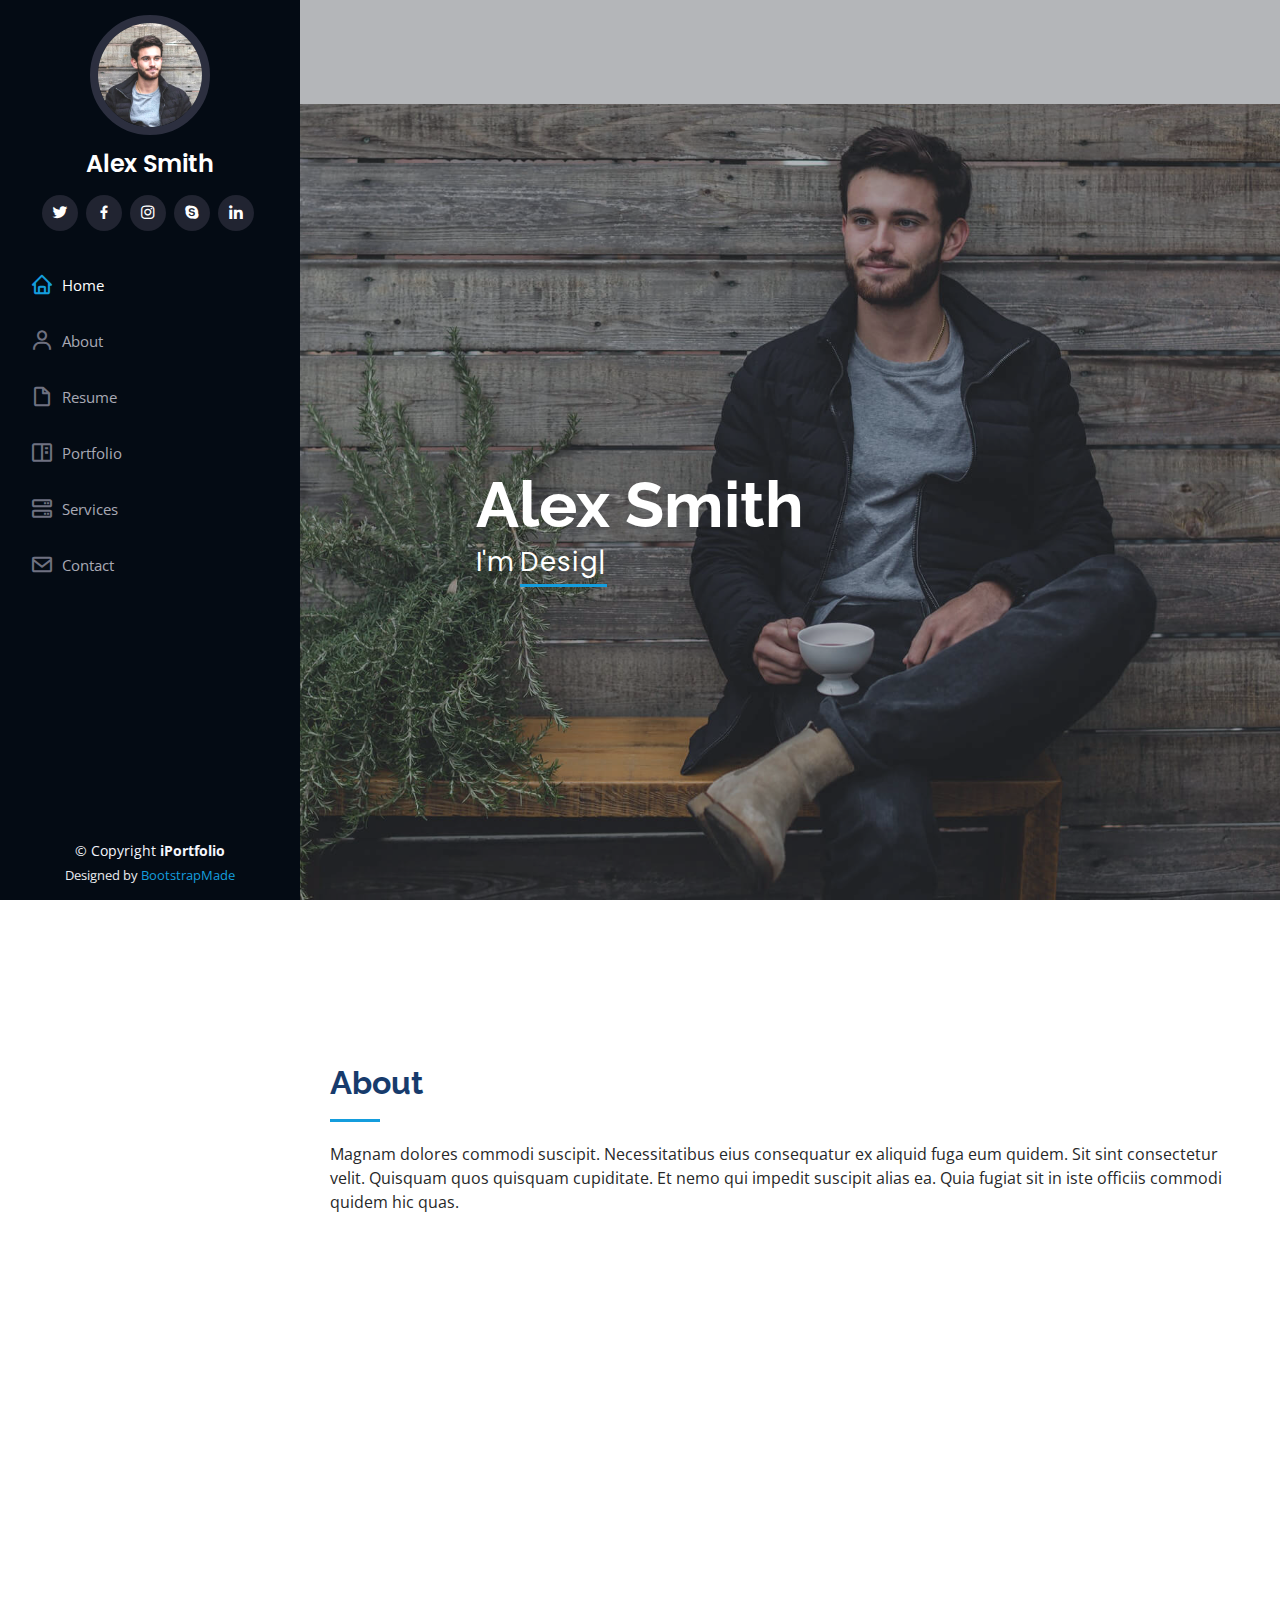
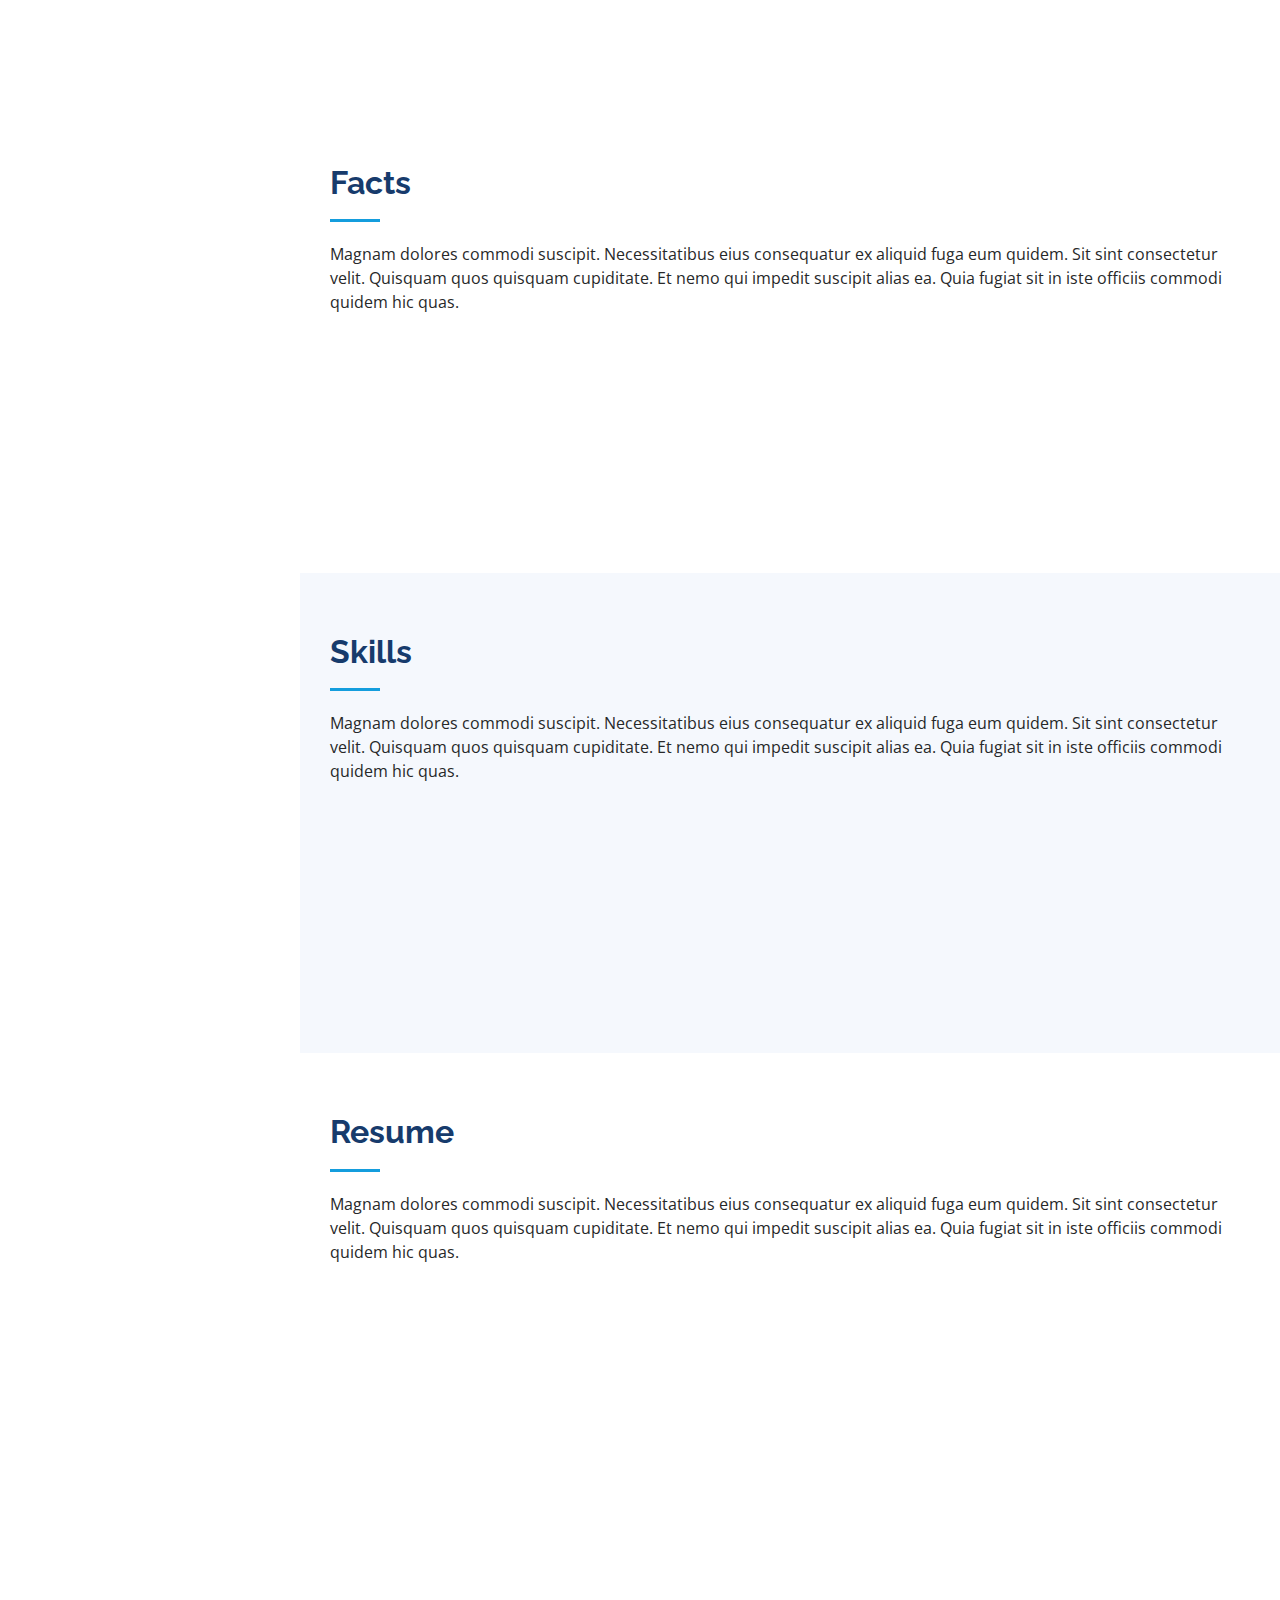
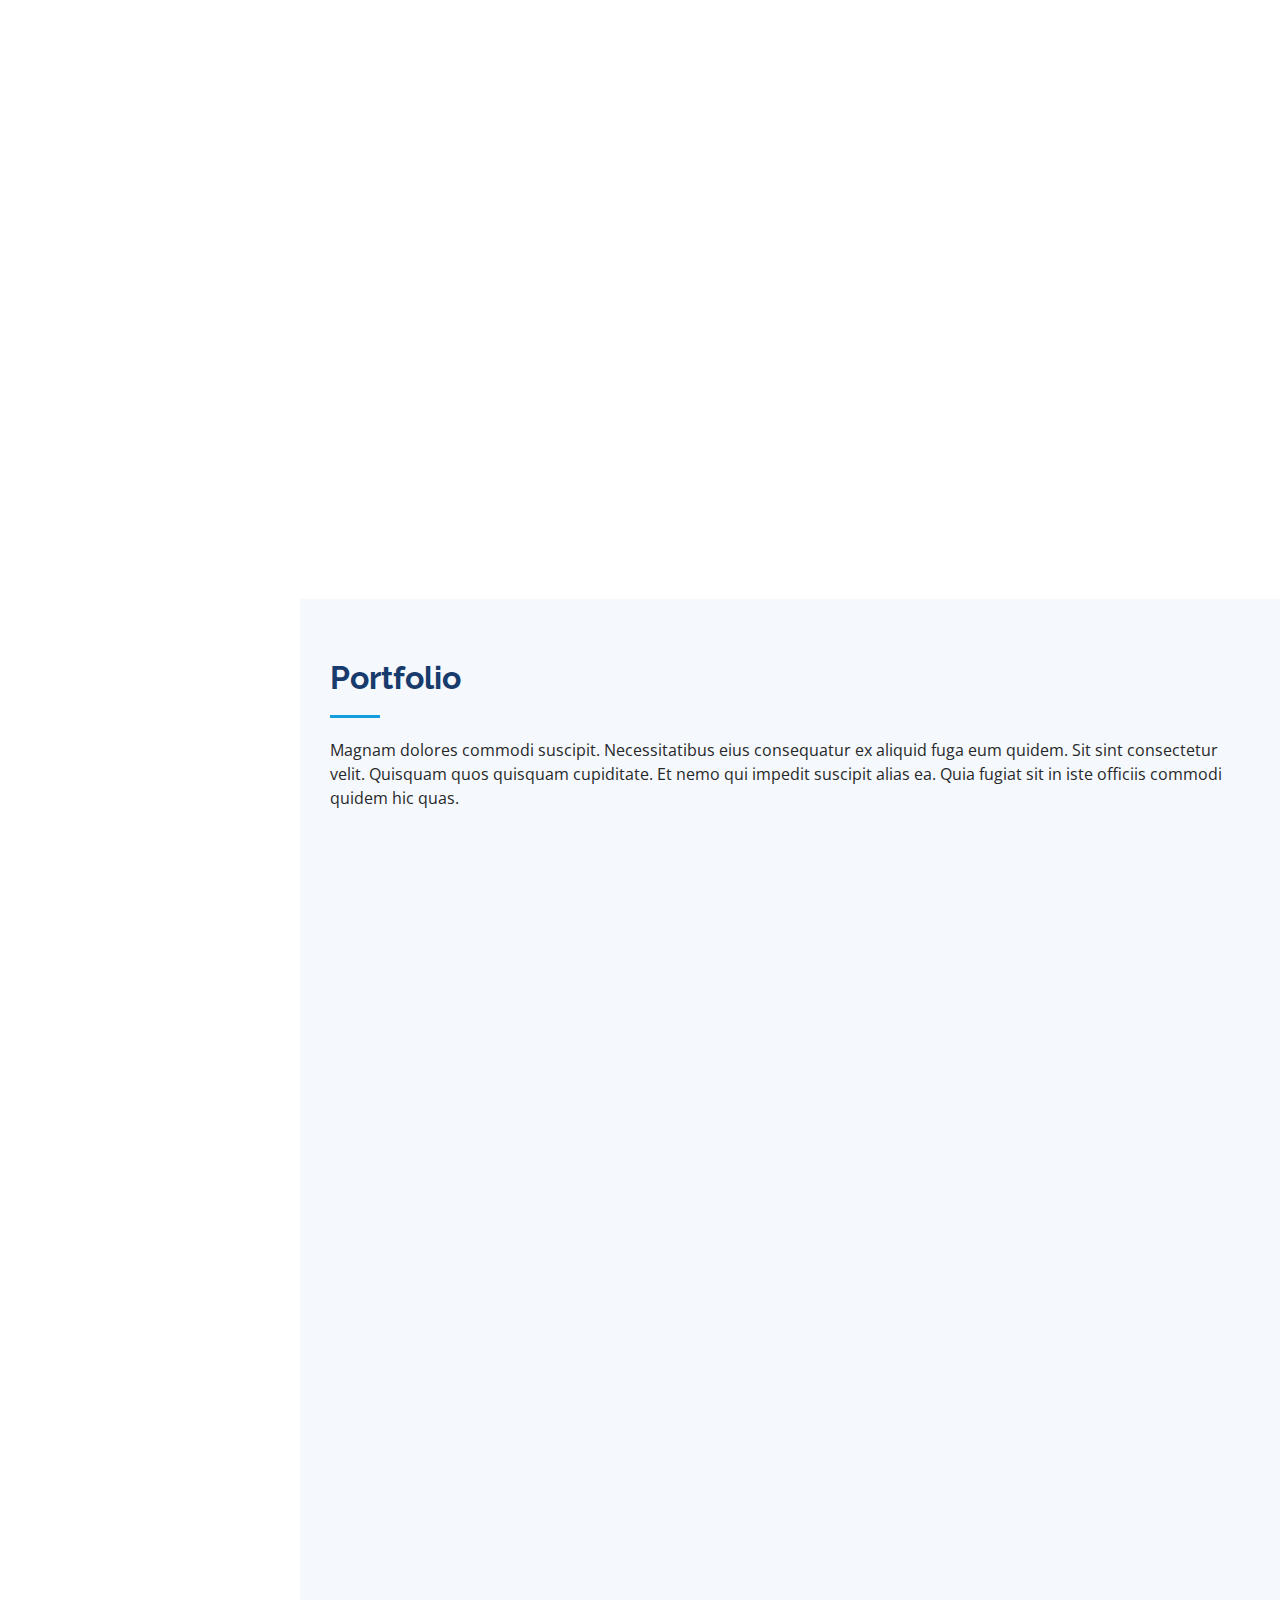
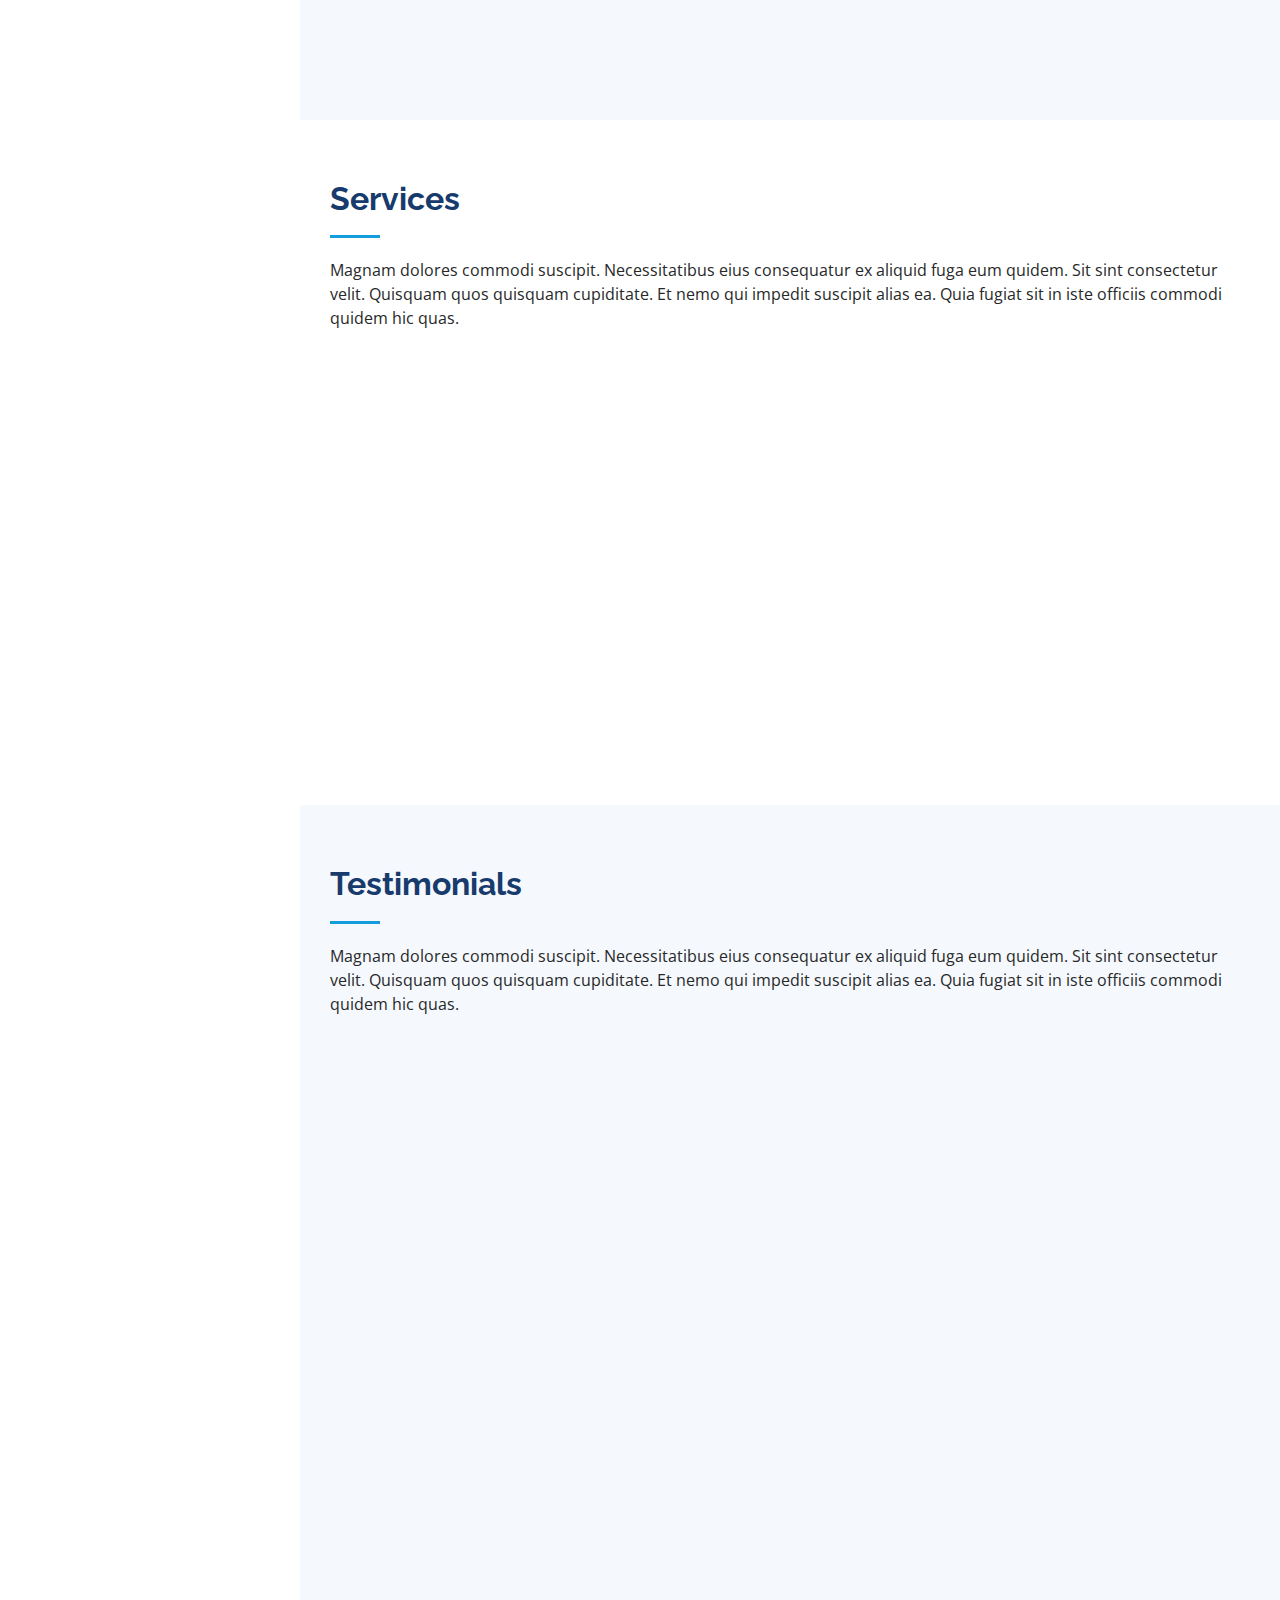
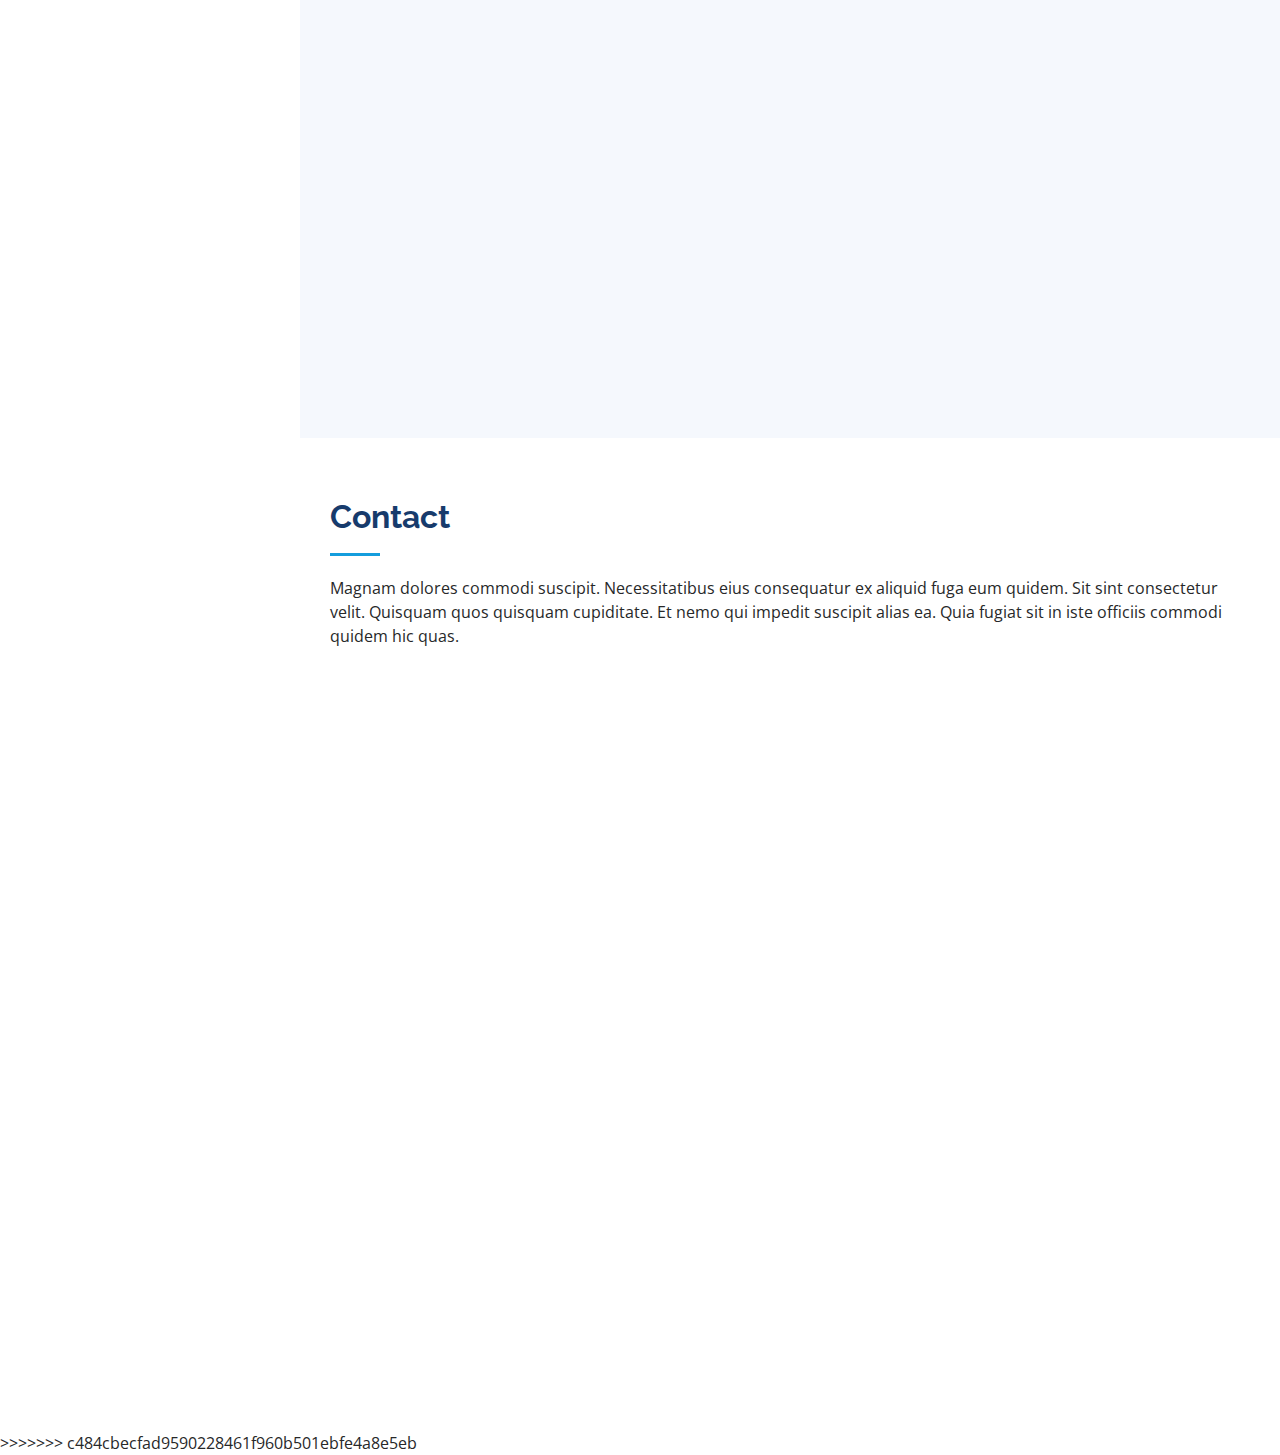
==== index.html @ 9c637e55 "hello" ====
<<<<<<< HEAD
<!DOCTYPE html>
<html lang="en">
<head>
    <meta charset="UTF-8">
    <meta name="viewport" content="width=device-width, initial-scale=1.0">
    <title>Document</title>
    <link href="https://cdn.jsdelivr.net/npm/bootstrap@5.3.2/dist/css/bootstrap.min.css" rel="stylesheet" integrity="sha384-T3c6CoIi6uLrA9TneNEoa7RxnatzjcDSCmG1MXxSR1GAsXEV/Dwwykc2MPK8M2HN" crossorigin="anonymous">
</head>
<body>
    <h1 class="text-success">Hello</h1>
</body>
=======
<!DOCTYPE html>
<html lang="en">

<head>
  <meta charset="utf-8">
  <meta content="width=device-width, initial-scale=1.0" name="viewport">

  <title>iPortfolio Bootstrap Template - Index</title>
  <meta content="" name="description">
  <meta content="" name="keywords">

  <!-- Favicons -->
  <link href="assets/img/favicon.png" rel="icon">
  <link href="assets/img/apple-touch-icon.png" rel="apple-touch-icon">

  <!-- Google Fonts -->
  <link href="https://fonts.googleapis.com/css?family=Open+Sans:300,300i,400,400i,600,600i,700,700i|Raleway:300,300i,400,400i,500,500i,600,600i,700,700i|Poppins:300,300i,400,400i,500,500i,600,600i,700,700i" rel="stylesheet">

  <!-- Vendor CSS Files -->
  <link href="assets/vendor/aos/aos.css" rel="stylesheet">
  <link href="assets/vendor/bootstrap/css/bootstrap.min.css" rel="stylesheet">
  <link href="assets/vendor/bootstrap-icons/bootstrap-icons.css" rel="stylesheet">
  <link href="assets/vendor/boxicons/css/boxicons.min.css" rel="stylesheet">
  <link href="assets/vendor/glightbox/css/glightbox.min.css" rel="stylesheet">
  <link href="assets/vendor/swiper/swiper-bundle.min.css" rel="stylesheet">

  <!-- Template Main CSS File -->
  <link href="assets/css/style.css" rel="stylesheet">

  <!-- =======================================================
  * Template Name: iPortfolio
  * Updated: Sep 18 2023 with Bootstrap v5.3.2
  * Template URL: https://bootstrapmade.com/iportfolio-bootstrap-portfolio-websites-template/
  * Author: BootstrapMade.com
  * License: https://bootstrapmade.com/license/
  ======================================================== -->
</head>

<body>

  <!-- ======= Mobile nav toggle button ======= -->
  <i class="bi bi-list mobile-nav-toggle d-xl-none"></i>

  <!-- ======= Header ======= -->
  <header id="header">
    <div class="d-flex flex-column">

      <div class="profile">
        <img src="assets/img/profile-img.jpg" alt="" class="img-fluid rounded-circle">
        <h1 class="text-light"><a href="index.html">Alex Smith</a></h1>
        <div class="social-links mt-3 text-center">
          <a href="#" class="twitter"><i class="bx bxl-twitter"></i></a>
          <a href="#" class="facebook"><i class="bx bxl-facebook"></i></a>
          <a href="#" class="instagram"><i class="bx bxl-instagram"></i></a>
          <a href="#" class="google-plus"><i class="bx bxl-skype"></i></a>
          <a href="#" class="linkedin"><i class="bx bxl-linkedin"></i></a>
        </div>
      </div>

      <nav id="navbar" class="nav-menu navbar">
        <ul>
          <li><a href="#hero" class="nav-link scrollto active"><i class="bx bx-home"></i> <span>Home</span></a></li>
          <li><a href="#about" class="nav-link scrollto"><i class="bx bx-user"></i> <span>About</span></a></li>
          <li><a href="#resume" class="nav-link scrollto"><i class="bx bx-file-blank"></i> <span>Resume</span></a></li>
          <li><a href="#portfolio" class="nav-link scrollto"><i class="bx bx-book-content"></i> <span>Portfolio</span></a></li>
          <li><a href="#services" class="nav-link scrollto"><i class="bx bx-server"></i> <span>Services</span></a></li>
          <li><a href="#contact" class="nav-link scrollto"><i class="bx bx-envelope"></i> <span>Contact</span></a></li>
        </ul>
      </nav><!-- .nav-menu -->
    </div>
  </header><!-- End Header -->

  <!-- ======= Hero Section ======= -->
  <section id="hero" class="d-flex flex-column justify-content-center align-items-center">
    <div class="hero-container" data-aos="fade-in">
      <h1>Alex Smith</h1>
      <p>I'm <span class="typed" data-typed-items="Designer, Developer, Freelancer, Photographer"></span></p>
    </div>
  </section><!-- End Hero -->

  <main id="main">

    <!-- ======= About Section ======= -->
    <section id="about" class="about">
      <div class="container">

        <div class="section-title">
          <h2>About</h2>
          <p>Magnam dolores commodi suscipit. Necessitatibus eius consequatur ex aliquid fuga eum quidem. Sit sint consectetur velit. Quisquam quos quisquam cupiditate. Et nemo qui impedit suscipit alias ea. Quia fugiat sit in iste officiis commodi quidem hic quas.</p>
        </div>

        <div class="row">
          <div class="col-lg-4" data-aos="fade-right">
            <img src="assets/img/profile-img.jpg" class="img-fluid" alt="">
          </div>
          <div class="col-lg-8 pt-4 pt-lg-0 content" data-aos="fade-left">
            <h3>UI/UX Designer &amp; Web Developer.</h3>
            <p class="fst-italic">
              Lorem ipsum dolor sit amet, consectetur adipiscing elit, sed do eiusmod tempor incididunt ut labore et dolore
              magna aliqua.
            </p>
            <div class="row">
              <div class="col-lg-6">
                <ul>
                  <li><i class="bi bi-chevron-right"></i> <strong>Birthday:</strong> <span>1 May 1995</span></li>
                  <li><i class="bi bi-chevron-right"></i> <strong>Website:</strong> <span>www.example.com</span></li>
                  <li><i class="bi bi-chevron-right"></i> <strong>Phone:</strong> <span>+123 456 7890</span></li>
                  <li><i class="bi bi-chevron-right"></i> <strong>City:</strong> <span>New York, USA</span></li>
                </ul>
              </div>
              <div class="col-lg-6">
                <ul>
                  <li><i class="bi bi-chevron-right"></i> <strong>Age:</strong> <span>30</span></li>
                  <li><i class="bi bi-chevron-right"></i> <strong>Degree:</strong> <span>Master</span></li>
                  <li><i class="bi bi-chevron-right"></i> <strong>PhEmailone:</strong> <span>email@example.com</span></li>
                  <li><i class="bi bi-chevron-right"></i> <strong>Freelance:</strong> <span>Available</span></li>
                </ul>
              </div>
            </div>
            <p>
              Officiis eligendi itaque labore et dolorum mollitia officiis optio vero. Quisquam sunt adipisci omnis et ut. Nulla accusantium dolor incidunt officia tempore. Et eius omnis.
              Cupiditate ut dicta maxime officiis quidem quia. Sed et consectetur qui quia repellendus itaque neque. Aliquid amet quidem ut quaerat cupiditate. Ab et eum qui repellendus omnis culpa magni laudantium dolores.
            </p>
          </div>
        </div>

      </div>
    </section><!-- End About Section -->

    <!-- ======= Facts Section ======= -->
    <section id="facts" class="facts">
      <div class="container">

        <div class="section-title">
          <h2>Facts</h2>
          <p>Magnam dolores commodi suscipit. Necessitatibus eius consequatur ex aliquid fuga eum quidem. Sit sint consectetur velit. Quisquam quos quisquam cupiditate. Et nemo qui impedit suscipit alias ea. Quia fugiat sit in iste officiis commodi quidem hic quas.</p>
        </div>

        <div class="row no-gutters">

          <div class="col-lg-3 col-md-6 d-md-flex align-items-md-stretch" data-aos="fade-up">
            <div class="count-box">
              <i class="bi bi-emoji-smile"></i>
              <span data-purecounter-start="0" data-purecounter-end="232" data-purecounter-duration="1" class="purecounter"></span>
              <p><strong>Happy Clients</strong> consequuntur quae</p>
            </div>
          </div>

          <div class="col-lg-3 col-md-6 d-md-flex align-items-md-stretch" data-aos="fade-up" data-aos-delay="100">
            <div class="count-box">
              <i class="bi bi-journal-richtext"></i>
              <span data-purecounter-start="0" data-purecounter-end="521" data-purecounter-duration="1" class="purecounter"></span>
              <p><strong>Projects</strong> adipisci atque cum quia aut</p>
            </div>
          </div>

          <div class="col-lg-3 col-md-6 d-md-flex align-items-md-stretch" data-aos="fade-up" data-aos-delay="200">
            <div class="count-box">
              <i class="bi bi-headset"></i>
              <span data-purecounter-start="0" data-purecounter-end="1453" data-purecounter-duration="1" class="purecounter"></span>
              <p><strong>Hours Of Support</strong> aut commodi quaerat</p>
            </div>
          </div>

          <div class="col-lg-3 col-md-6 d-md-flex align-items-md-stretch" data-aos="fade-up" data-aos-delay="300">
            <div class="count-box">
              <i class="bi bi-people"></i>
              <span data-purecounter-start="0" data-purecounter-end="32" data-purecounter-duration="1" class="purecounter"></span>
              <p><strong>Hard Workers</strong> rerum asperiores dolor</p>
            </div>
          </div>

        </div>

      </div>
    </section><!-- End Facts Section -->

    <!-- ======= Skills Section ======= -->
    <section id="skills" class="skills section-bg">
      <div class="container">

        <div class="section-title">
          <h2>Skills</h2>
          <p>Magnam dolores commodi suscipit. Necessitatibus eius consequatur ex aliquid fuga eum quidem. Sit sint consectetur velit. Quisquam quos quisquam cupiditate. Et nemo qui impedit suscipit alias ea. Quia fugiat sit in iste officiis commodi quidem hic quas.</p>
        </div>

        <div class="row skills-content">

          <div class="col-lg-6" data-aos="fade-up">

            <div class="progress">
              <span class="skill">HTML <i class="val">100%</i></span>
              <div class="progress-bar-wrap">
                <div class="progress-bar" role="progressbar" aria-valuenow="100" aria-valuemin="0" aria-valuemax="100"></div>
              </div>
            </div>

            <div class="progress">
              <span class="skill">CSS <i class="val">90%</i></span>
              <div class="progress-bar-wrap">
                <div class="progress-bar" role="progressbar" aria-valuenow="90" aria-valuemin="0" aria-valuemax="100"></div>
              </div>
            </div>

            <div class="progress">
              <span class="skill">JavaScript <i class="val">75%</i></span>
              <div class="progress-bar-wrap">
                <div class="progress-bar" role="progressbar" aria-valuenow="75" aria-valuemin="0" aria-valuemax="100"></div>
              </div>
            </div>

          </div>

          <div class="col-lg-6" data-aos="fade-up" data-aos-delay="100">

            <div class="progress">
              <span class="skill">PHP <i class="val">80%</i></span>
              <div class="progress-bar-wrap">
                <div class="progress-bar" role="progressbar" aria-valuenow="80" aria-valuemin="0" aria-valuemax="100"></div>
              </div>
            </div>

            <div class="progress">
              <span class="skill">WordPress/CMS <i class="val">90%</i></span>
              <div class="progress-bar-wrap">
                <div class="progress-bar" role="progressbar" aria-valuenow="90" aria-valuemin="0" aria-valuemax="100"></div>
              </div>
            </div>

            <div class="progress">
              <span class="skill">Photoshop <i class="val">55%</i></span>
              <div class="progress-bar-wrap">
                <div class="progress-bar" role="progressbar" aria-valuenow="55" aria-valuemin="0" aria-valuemax="100"></div>
              </div>
            </div>

          </div>

        </div>

      </div>
    </section><!-- End Skills Section -->

    <!-- ======= Resume Section ======= -->
    <section id="resume" class="resume">
      <div class="container">

        <div class="section-title">
          <h2>Resume</h2>
          <p>Magnam dolores commodi suscipit. Necessitatibus eius consequatur ex aliquid fuga eum quidem. Sit sint consectetur velit. Quisquam quos quisquam cupiditate. Et nemo qui impedit suscipit alias ea. Quia fugiat sit in iste officiis commodi quidem hic quas.</p>
        </div>

        <div class="row">
          <div class="col-lg-6" data-aos="fade-up">
            <h3 class="resume-title">Sumary</h3>
            <div class="resume-item pb-0">
              <h4>Alex Smith</h4>
              <p><em>Innovative and deadline-driven Graphic Designer with 3+ years of experience designing and developing user-centered digital/print marketing material from initial concept to final, polished deliverable.</em></p>
              <ul>
                <li>Portland par 127,Orlando, FL</li>
                <li>(123) 456-7891</li>
                <li>alice.barkley@example.com</li>
              </ul>
            </div>

            <h3 class="resume-title">Education</h3>
            <div class="resume-item">
              <h4>Master of Fine Arts &amp; Graphic Design</h4>
              <h5>2015 - 2016</h5>
              <p><em>Rochester Institute of Technology, Rochester, NY</em></p>
              <p>Qui deserunt veniam. Et sed aliquam labore tempore sed quisquam iusto autem sit. Ea vero voluptatum qui ut dignissimos deleniti nerada porti sand markend</p>
            </div>
            <div class="resume-item">
              <h4>Bachelor of Fine Arts &amp; Graphic Design</h4>
              <h5>2010 - 2014</h5>
              <p><em>Rochester Institute of Technology, Rochester, NY</em></p>
              <p>Quia nobis sequi est occaecati aut. Repudiandae et iusto quae reiciendis et quis Eius vel ratione eius unde vitae rerum voluptates asperiores voluptatem Earum molestiae consequatur neque etlon sader mart dila</p>
            </div>
          </div>
          <div class="col-lg-6" data-aos="fade-up" data-aos-delay="100">
            <h3 class="resume-title">Professional Experience</h3>
            <div class="resume-item">
              <h4>Senior graphic design specialist</h4>
              <h5>2019 - Present</h5>
              <p><em>Experion, New York, NY </em></p>
              <ul>
                <li>Lead in the design, development, and implementation of the graphic, layout, and production communication materials</li>
                <li>Delegate tasks to the 7 members of the design team and provide counsel on all aspects of the project. </li>
                <li>Supervise the assessment of all graphic materials in order to ensure quality and accuracy of the design</li>
                <li>Oversee the efficient use of production project budgets ranging from $2,000 - $25,000</li>
              </ul>
            </div>
            <div class="resume-item">
              <h4>Graphic design specialist</h4>
              <h5>2017 - 2018</h5>
              <p><em>Stepping Stone Advertising, New York, NY</em></p>
              <ul>
                <li>Developed numerous marketing programs (logos, brochures,infographics, presentations, and advertisements).</li>
                <li>Managed up to 5 projects or tasks at a given time while under pressure</li>
                <li>Recommended and consulted with clients on the most appropriate graphic design</li>
                <li>Created 4+ design presentations and proposals a month for clients and account managers</li>
              </ul>
            </div>
          </div>
        </div>

      </div>
    </section><!-- End Resume Section -->

    <!-- ======= Portfolio Section ======= -->
    <section id="portfolio" class="portfolio section-bg">
      <div class="container">

        <div class="section-title">
          <h2>Portfolio</h2>
          <p>Magnam dolores commodi suscipit. Necessitatibus eius consequatur ex aliquid fuga eum quidem. Sit sint consectetur velit. Quisquam quos quisquam cupiditate. Et nemo qui impedit suscipit alias ea. Quia fugiat sit in iste officiis commodi quidem hic quas.</p>
        </div>

        <div class="row" data-aos="fade-up">
          <div class="col-lg-12 d-flex justify-content-center">
            <ul id="portfolio-flters">
              <li data-filter="*" class="filter-active">All</li>
              <li data-filter=".filter-app">App</li>
              <li data-filter=".filter-card">Card</li>
              <li data-filter=".filter-web">Web</li>
            </ul>
          </div>
        </div>

        <div class="row portfolio-container" data-aos="fade-up" data-aos-delay="100">

          <div class="col-lg-4 col-md-6 portfolio-item filter-app">
            <div class="portfolio-wrap">
              <img src="assets/img/portfolio/portfolio-1.jpg" class="img-fluid" alt="">
              <div class="portfolio-links">
                <a href="assets/img/portfolio/portfolio-1.jpg" data-gallery="portfolioGallery" class="portfolio-lightbox" title="App 1"><i class="bx bx-plus"></i></a>
                <a href="portfolio-details.html" title="More Details"><i class="bx bx-link"></i></a>
              </div>
            </div>
          </div>

          <div class="col-lg-4 col-md-6 portfolio-item filter-web">
            <div class="portfolio-wrap">
              <img src="assets/img/portfolio/portfolio-2.jpg" class="img-fluid" alt="">
              <div class="portfolio-links">
                <a href="assets/img/portfolio/portfolio-2.jpg" data-gallery="portfolioGallery" class="portfolio-lightbox" title="Web 3"><i class="bx bx-plus"></i></a>
                <a href="portfolio-details.html" title="More Details"><i class="bx bx-link"></i></a>
              </div>
            </div>
          </div>

          <div class="col-lg-4 col-md-6 portfolio-item filter-app">
            <div class="portfolio-wrap">
              <img src="assets/img/portfolio/portfolio-3.jpg" class="img-fluid" alt="">
              <div class="portfolio-links">
                <a href="assets/img/portfolio/portfolio-3.jpg" data-gallery="portfolioGallery" class="portfolio-lightbox" title="App 2"><i class="bx bx-plus"></i></a>
                <a href="portfolio-details.html" title="More Details"><i class="bx bx-link"></i></a>
              </div>
            </div>
          </div>

          <div class="col-lg-4 col-md-6 portfolio-item filter-card">
            <div class="portfolio-wrap">
              <img src="assets/img/portfolio/portfolio-4.jpg" class="img-fluid" alt="">
              <div class="portfolio-links">
                <a href="assets/img/portfolio/portfolio-4.jpg" data-gallery="portfolioGallery" class="portfolio-lightbox" title="Card 2"><i class="bx bx-plus"></i></a>
                <a href="portfolio-details.html" title="More Details"><i class="bx bx-link"></i></a>
              </div>
            </div>
          </div>

          <div class="col-lg-4 col-md-6 portfolio-item filter-web">
            <div class="portfolio-wrap">
              <img src="assets/img/portfolio/portfolio-5.jpg" class="img-fluid" alt="">
              <div class="portfolio-links">
                <a href="assets/img/portfolio/portfolio-5.jpg" data-gallery="portfolioGallery" class="portfolio-lightbox" title="Web 2"><i class="bx bx-plus"></i></a>
                <a href="portfolio-details.html" title="More Details"><i class="bx bx-link"></i></a>
              </div>
            </div>
          </div>

          <div class="col-lg-4 col-md-6 portfolio-item filter-app">
            <div class="portfolio-wrap">
              <img src="assets/img/portfolio/portfolio-6.jpg" class="img-fluid" alt="">
              <div class="portfolio-links">
                <a href="assets/img/portfolio/portfolio-6.jpg" data-gallery="portfolioGallery" class="portfolio-lightbox" title="App 3"><i class="bx bx-plus"></i></a>
                <a href="portfolio-details.html" title="More Details"><i class="bx bx-link"></i></a>
              </div>
            </div>
          </div>

          <div class="col-lg-4 col-md-6 portfolio-item filter-card">
            <div class="portfolio-wrap">
              <img src="assets/img/portfolio/portfolio-7.jpg" class="img-fluid" alt="">
              <div class="portfolio-links">
                <a href="assets/img/portfolio/portfolio-7.jpg" data-gallery="portfolioGallery" class="portfolio-lightbox" title="Card 1"><i class="bx bx-plus"></i></a>
                <a href="portfolio-details.html" title="More Details"><i class="bx bx-link"></i></a>
              </div>
            </div>
          </div>

          <div class="col-lg-4 col-md-6 portfolio-item filter-card">
            <div class="portfolio-wrap">
              <img src="assets/img/portfolio/portfolio-8.jpg" class="img-fluid" alt="">
              <div class="portfolio-links">
                <a href="assets/img/portfolio/portfolio-8.jpg" data-gallery="portfolioGallery" class="portfolio-lightbox" title="Card 3"><i class="bx bx-plus"></i></a>
                <a href="portfolio-details.html" title="More Details"><i class="bx bx-link"></i></a>
              </div>
            </div>
          </div>

          <div class="col-lg-4 col-md-6 portfolio-item filter-web">
            <div class="portfolio-wrap">
              <img src="assets/img/portfolio/portfolio-9.jpg" class="img-fluid" alt="">
              <div class="portfolio-links">
                <a href="assets/img/portfolio/portfolio-9.jpg" data-gallery="portfolioGallery" class="portfolio-lightbox" title="Web 3"><i class="bx bx-plus"></i></a>
                <a href="portfolio-details.html" title="More Details"><i class="bx bx-link"></i></a>
              </div>
            </div>
          </div>

        </div>

      </div>
    </section><!-- End Portfolio Section -->

    <!-- ======= Services Section ======= -->
    <section id="services" class="services">
      <div class="container">

        <div class="section-title">
          <h2>Services</h2>
          <p>Magnam dolores commodi suscipit. Necessitatibus eius consequatur ex aliquid fuga eum quidem. Sit sint consectetur velit. Quisquam quos quisquam cupiditate. Et nemo qui impedit suscipit alias ea. Quia fugiat sit in iste officiis commodi quidem hic quas.</p>
        </div>

        <div class="row">
          <div class="col-lg-4 col-md-6 icon-box" data-aos="fade-up">
            <div class="icon"><i class="bi bi-briefcase"></i></div>
            <h4 class="title"><a href="">Lorem Ipsum</a></h4>
            <p class="description">Voluptatum deleniti atque corrupti quos dolores et quas molestias excepturi sint occaecati cupiditate non provident</p>
          </div>
          <div class="col-lg-4 col-md-6 icon-box" data-aos="fade-up" data-aos-delay="100">
            <div class="icon"><i class="bi bi-card-checklist"></i></div>
            <h4 class="title"><a href="">Dolor Sitema</a></h4>
            <p class="description">Minim veniam, quis nostrud exercitation ullamco laboris nisi ut aliquip ex ea commodo consequat tarad limino ata</p>
          </div>
          <div class="col-lg-4 col-md-6 icon-box" data-aos="fade-up" data-aos-delay="200">
            <div class="icon"><i class="bi bi-bar-chart"></i></div>
            <h4 class="title"><a href="">Sed ut perspiciatis</a></h4>
            <p class="description">Duis aute irure dolor in reprehenderit in voluptate velit esse cillum dolore eu fugiat nulla pariatur</p>
          </div>
          <div class="col-lg-4 col-md-6 icon-box" data-aos="fade-up" data-aos-delay="300">
            <div class="icon"><i class="bi bi-binoculars"></i></div>
            <h4 class="title"><a href="">Magni Dolores</a></h4>
            <p class="description">Excepteur sint occaecat cupidatat non proident, sunt in culpa qui officia deserunt mollit anim id est laborum</p>
          </div>
          <div class="col-lg-4 col-md-6 icon-box" data-aos="fade-up" data-aos-delay="400">
            <div class="icon"><i class="bi bi-brightness-high"></i></div>
            <h4 class="title"><a href="">Nemo Enim</a></h4>
            <p class="description">At vero eos et accusamus et iusto odio dignissimos ducimus qui blanditiis praesentium voluptatum deleniti atque</p>
          </div>
          <div class="col-lg-4 col-md-6 icon-box" data-aos="fade-up" data-aos-delay="500">
            <div class="icon"><i class="bi bi-calendar4-week"></i></div>
            <h4 class="title"><a href="">Eiusmod Tempor</a></h4>
            <p class="description">Et harum quidem rerum facilis est et expedita distinctio. Nam libero tempore, cum soluta nobis est eligendi</p>
          </div>
        </div>

      </div>
    </section><!-- End Services Section -->

    <!-- ======= Testimonials Section ======= -->
    <section id="testimonials" class="testimonials section-bg">
      <div class="container">

        <div class="section-title">
          <h2>Testimonials</h2>
          <p>Magnam dolores commodi suscipit. Necessitatibus eius consequatur ex aliquid fuga eum quidem. Sit sint consectetur velit. Quisquam quos quisquam cupiditate. Et nemo qui impedit suscipit alias ea. Quia fugiat sit in iste officiis commodi quidem hic quas.</p>
        </div>

        <div class="testimonials-slider swiper" data-aos="fade-up" data-aos-delay="100">
          <div class="swiper-wrapper">

            <div class="swiper-slide">
              <div class="testimonial-item" data-aos="fade-up">
                <p>
                  <i class="bx bxs-quote-alt-left quote-icon-left"></i>
                  Proin iaculis purus consequat sem cure digni ssim donec porttitora entum suscipit rhoncus. Accusantium quam, ultricies eget id, aliquam eget nibh et. Maecen aliquam, risus at semper.
                  <i class="bx bxs-quote-alt-right quote-icon-right"></i>
                </p>
                <img src="assets/img/testimonials/testimonials-1.jpg" class="testimonial-img" alt="">
                <h3>Saul Goodman</h3>
                <h4>Ceo &amp; Founder</h4>
              </div>
            </div><!-- End testimonial item -->

            <div class="swiper-slide">
              <div class="testimonial-item" data-aos="fade-up" data-aos-delay="100">
                <p>
                  <i class="bx bxs-quote-alt-left quote-icon-left"></i>
                  Export tempor illum tamen malis malis eram quae irure esse labore quem cillum quid cillum eram malis quorum velit fore eram velit sunt aliqua noster fugiat irure amet legam anim culpa.
                  <i class="bx bxs-quote-alt-right quote-icon-right"></i>
                </p>
                <img src="assets/img/testimonials/testimonials-2.jpg" class="testimonial-img" alt="">
                <h3>Sara Wilsson</h3>
                <h4>Designer</h4>
              </div>
            </div><!-- End testimonial item -->

            <div class="swiper-slide">
              <div class="testimonial-item" data-aos="fade-up" data-aos-delay="200">
                <p>
                  <i class="bx bxs-quote-alt-left quote-icon-left"></i>
                  Enim nisi quem export duis labore cillum quae magna enim sint quorum nulla quem veniam duis minim tempor labore quem eram duis noster aute amet eram fore quis sint minim.
                  <i class="bx bxs-quote-alt-right quote-icon-right"></i>
                </p>
                <img src="assets/img/testimonials/testimonials-3.jpg" class="testimonial-img" alt="">
                <h3>Jena Karlis</h3>
                <h4>Store Owner</h4>
              </div>
            </div><!-- End testimonial item -->

            <div class="swiper-slide">
              <div class="testimonial-item" data-aos="fade-up" data-aos-delay="300">
                <p>
                  <i class="bx bxs-quote-alt-left quote-icon-left"></i>
                  Fugiat enim eram quae cillum dolore dolor amet nulla culpa multos export minim fugiat minim velit minim dolor enim duis veniam ipsum anim magna sunt elit fore quem dolore labore illum veniam.
                  <i class="bx bxs-quote-alt-right quote-icon-right"></i>
                </p>
                <img src="assets/img/testimonials/testimonials-4.jpg" class="testimonial-img" alt="">
                <h3>Matt Brandon</h3>
                <h4>Freelancer</h4>
              </div>
            </div><!-- End testimonial item -->

            <div class="swiper-slide">
              <div class="testimonial-item" data-aos="fade-up" data-aos-delay="400">
                <p>
                  <i class="bx bxs-quote-alt-left quote-icon-left"></i>
                  Quis quorum aliqua sint quem legam fore sunt eram irure aliqua veniam tempor noster veniam enim culpa labore duis sunt culpa nulla illum cillum fugiat legam esse veniam culpa fore nisi cillum quid.
                  <i class="bx bxs-quote-alt-right quote-icon-right"></i>
                </p>
                <img src="assets/img/testimonials/testimonials-5.jpg" class="testimonial-img" alt="">
                <h3>John Larson</h3>
                <h4>Entrepreneur</h4>
              </div>
            </div><!-- End testimonial item -->

          </div>
          <div class="swiper-pagination"></div>
        </div>

      </div>
    </section><!-- End Testimonials Section -->

    <!-- ======= Contact Section ======= -->
    <section id="contact" class="contact">
      <div class="container">

        <div class="section-title">
          <h2>Contact</h2>
          <p>Magnam dolores commodi suscipit. Necessitatibus eius consequatur ex aliquid fuga eum quidem. Sit sint consectetur velit. Quisquam quos quisquam cupiditate. Et nemo qui impedit suscipit alias ea. Quia fugiat sit in iste officiis commodi quidem hic quas.</p>
        </div>

        <div class="row" data-aos="fade-in">

          <div class="col-lg-5 d-flex align-items-stretch">
            <div class="info">
              <div class="address">
                <i class="bi bi-geo-alt"></i>
                <h4>Location:</h4>
                <p>A108 Adam Street, New York, NY 535022</p>
              </div>

              <div class="email">
                <i class="bi bi-envelope"></i>
                <h4>Email:</h4>
                <p>info@example.com</p>
              </div>

              <div class="phone">
                <i class="bi bi-phone"></i>
                <h4>Call:</h4>
                <p>+1 5589 55488 55s</p>
              </div>

              <iframe src="https://www.google.com/maps/embed?pb=!1m14!1m8!1m3!1d12097.433213460943!2d-74.0062269!3d40.7101282!3m2!1i1024!2i768!4f13.1!3m3!1m2!1s0x0%3A0xb89d1fe6bc499443!2sDowntown+Conference+Center!5e0!3m2!1smk!2sbg!4v1539943755621" frameborder="0" style="border:0; width: 100%; height: 290px;" allowfullscreen></iframe>
            </div>

          </div>

          <div class="col-lg-7 mt-5 mt-lg-0 d-flex align-items-stretch">
            <form action="forms/contact.php" method="post" role="form" class="php-email-form">
              <div class="row">
                <div class="form-group col-md-6">
                  <label for="name">Your Name</label>
                  <input type="text" name="name" class="form-control" id="name" required>
                </div>
                <div class="form-group col-md-6">
                  <label for="name">Your Email</label>
                  <input type="email" class="form-control" name="email" id="email" required>
                </div>
              </div>
              <div class="form-group">
                <label for="name">Subject</label>
                <input type="text" class="form-control" name="subject" id="subject" required>
              </div>
              <div class="form-group">
                <label for="name">Message</label>
                <textarea class="form-control" name="message" rows="10" required></textarea>
              </div>
              <div class="my-3">
                <div class="loading">Loading</div>
                <div class="error-message"></div>
                <div class="sent-message">Your message has been sent. Thank you!</div>
              </div>
              <div class="text-center"><button type="submit">Send Message</button></div>
            </form>
          </div>

        </div>

      </div>
    </section><!-- End Contact Section -->

  </main><!-- End #main -->

  <!-- ======= Footer ======= -->
  <footer id="footer">
    <div class="container">
      <div class="copyright">
        &copy; Copyright <strong><span>iPortfolio</span></strong>
      </div>
      <div class="credits">
        <!-- All the links in the footer should remain intact. -->
        <!-- You can delete the links only if you purchased the pro version. -->
        <!-- Licensing information: https://bootstrapmade.com/license/ -->
        <!-- Purchase the pro version with working PHP/AJAX contact form: https://bootstrapmade.com/iportfolio-bootstrap-portfolio-websites-template/ -->
        Designed by <a href="https://bootstrapmade.com/">BootstrapMade</a>
      </div>
    </div>
  </footer><!-- End  Footer -->

  <a href="#" class="back-to-top d-flex align-items-center justify-content-center"><i class="bi bi-arrow-up-short"></i></a>

  <!-- Vendor JS Files -->
  <script src="assets/vendor/purecounter/purecounter_vanilla.js"></script>
  <script src="assets/vendor/aos/aos.js"></script>
  <script src="assets/vendor/bootstrap/js/bootstrap.bundle.min.js"></script>
  <script src="assets/vendor/glightbox/js/glightbox.min.js"></script>
  <script src="assets/vendor/isotope-layout/isotope.pkgd.min.js"></script>
  <script src="assets/vendor/swiper/swiper-bundle.min.js"></script>
  <script src="assets/vendor/typed.js/typed.umd.js"></script>
  <script src="assets/vendor/waypoints/noframework.waypoints.js"></script>
  <script src="assets/vendor/php-email-form/validate.js"></script>

  <!-- Template Main JS File -->
  <script src="assets/js/main.js"></script>

</body>

>>>>>>> c484cbecfad9590228461f960b501ebfe4a8e5eb
</html>
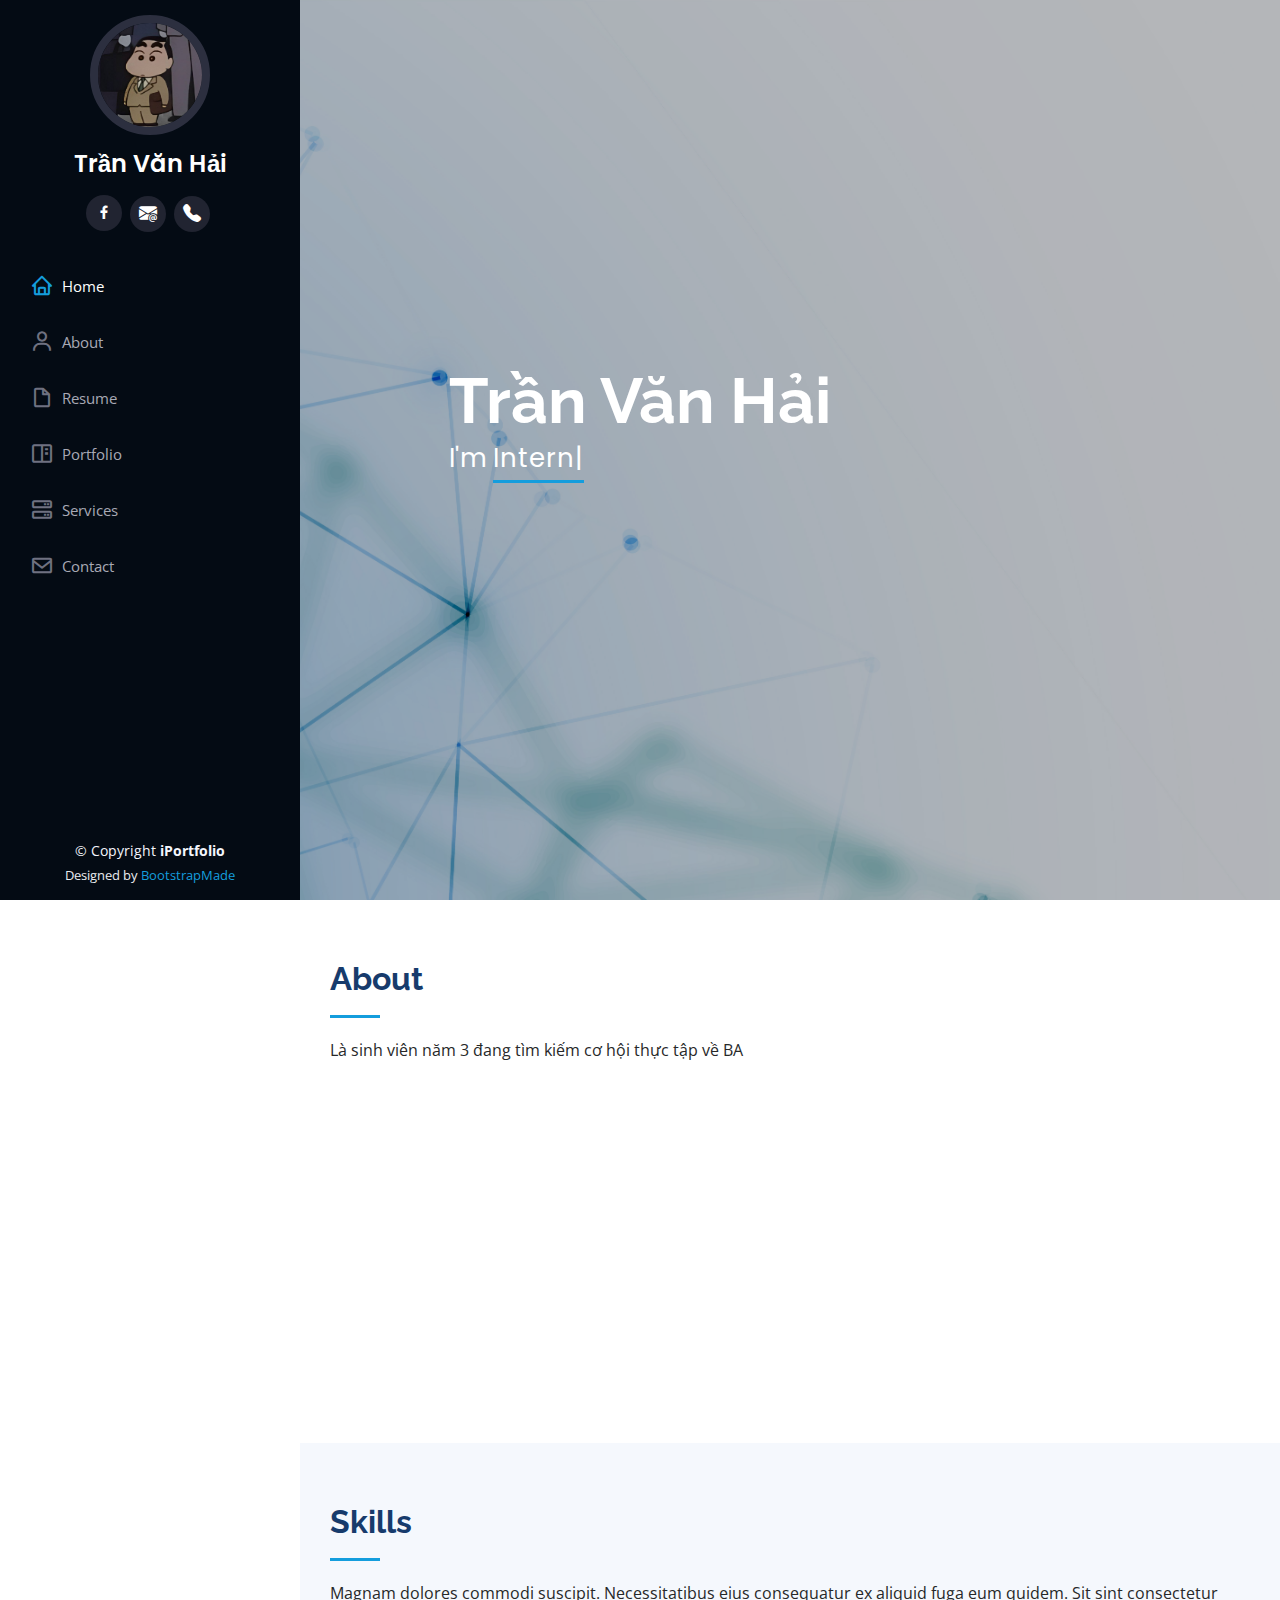
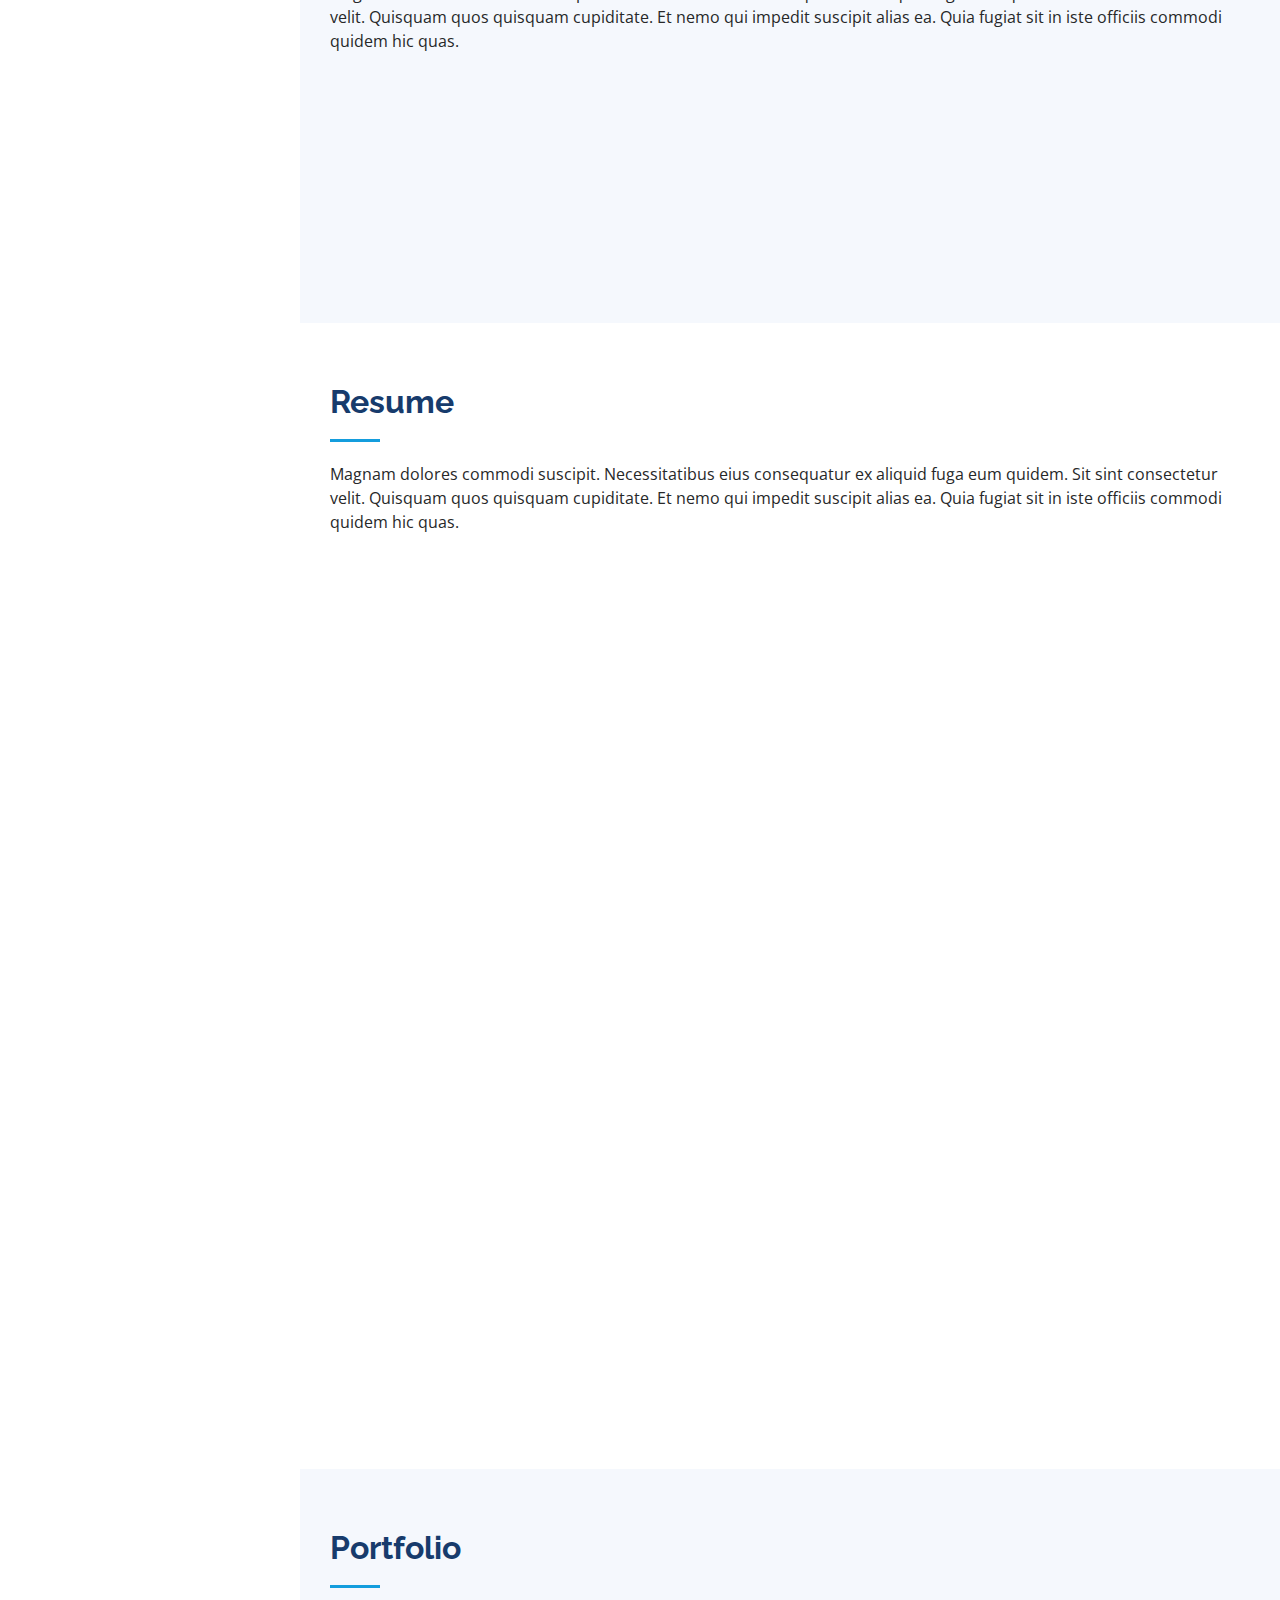
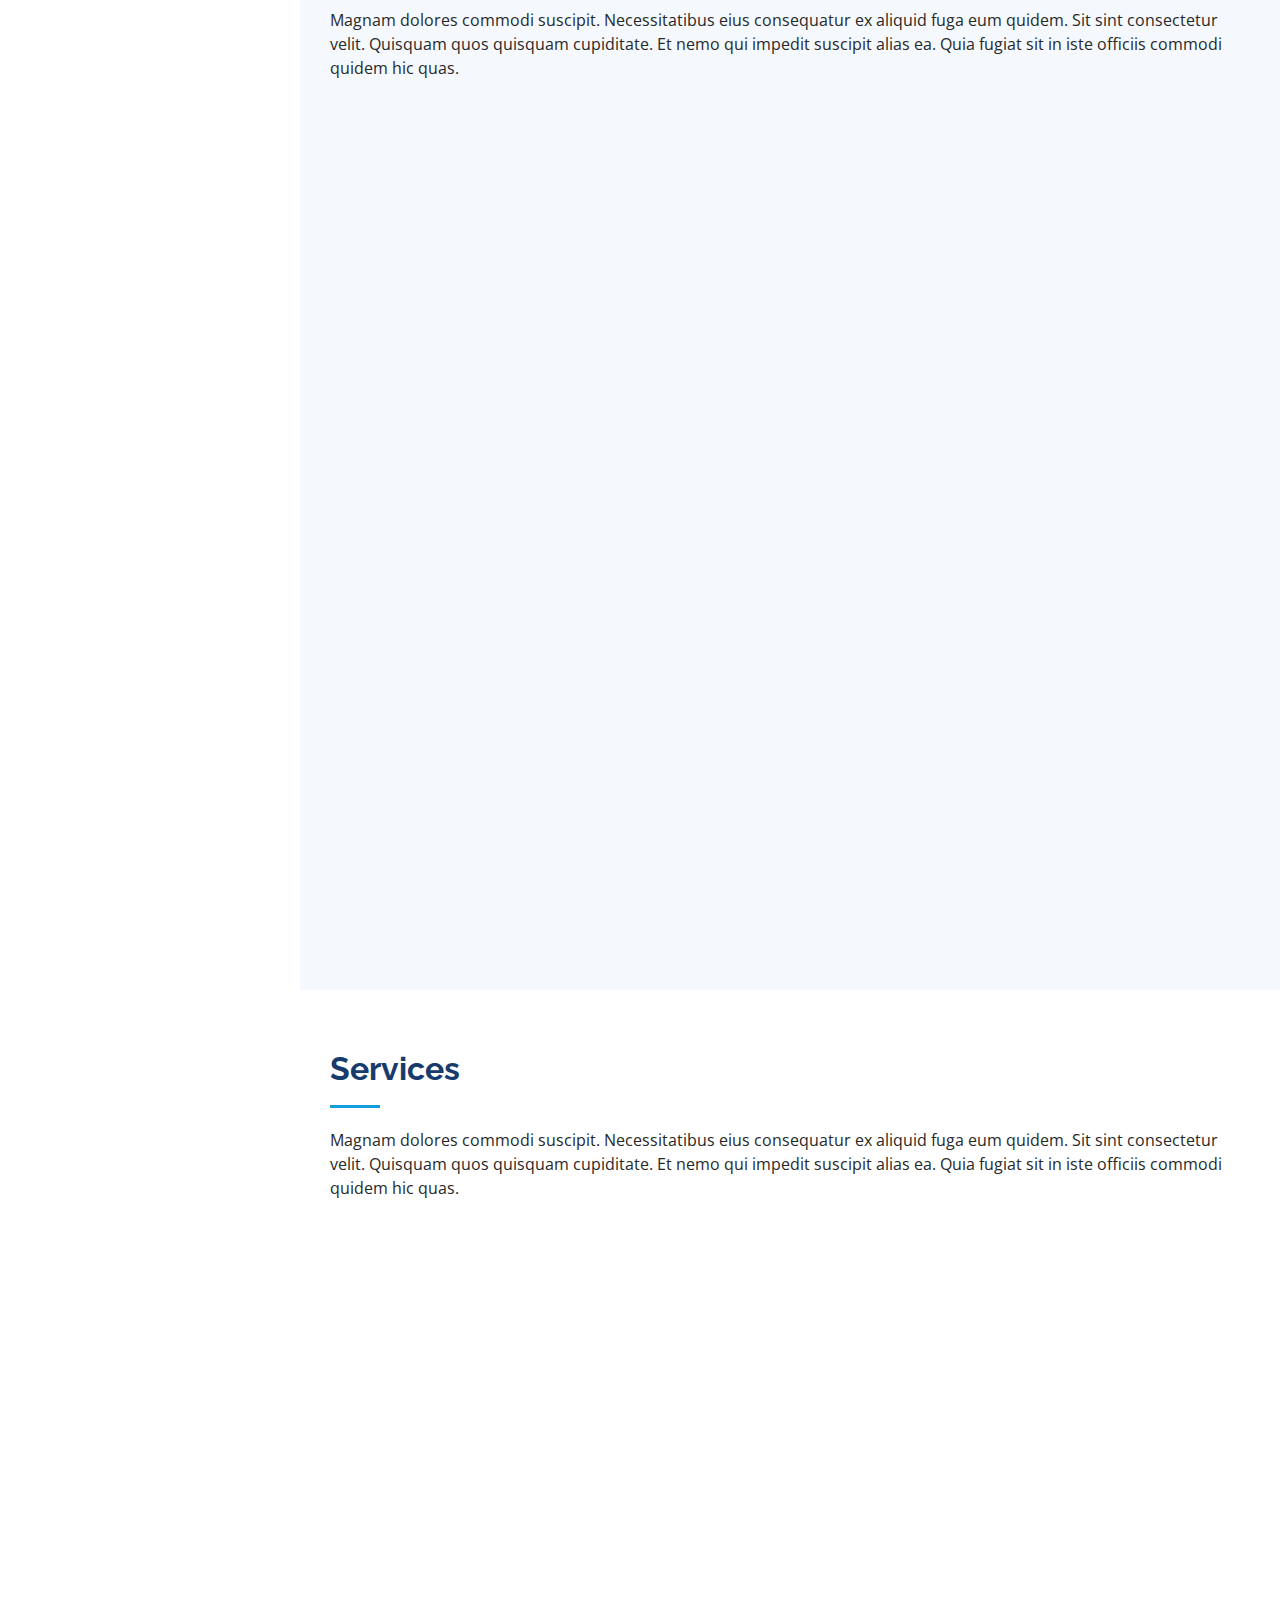
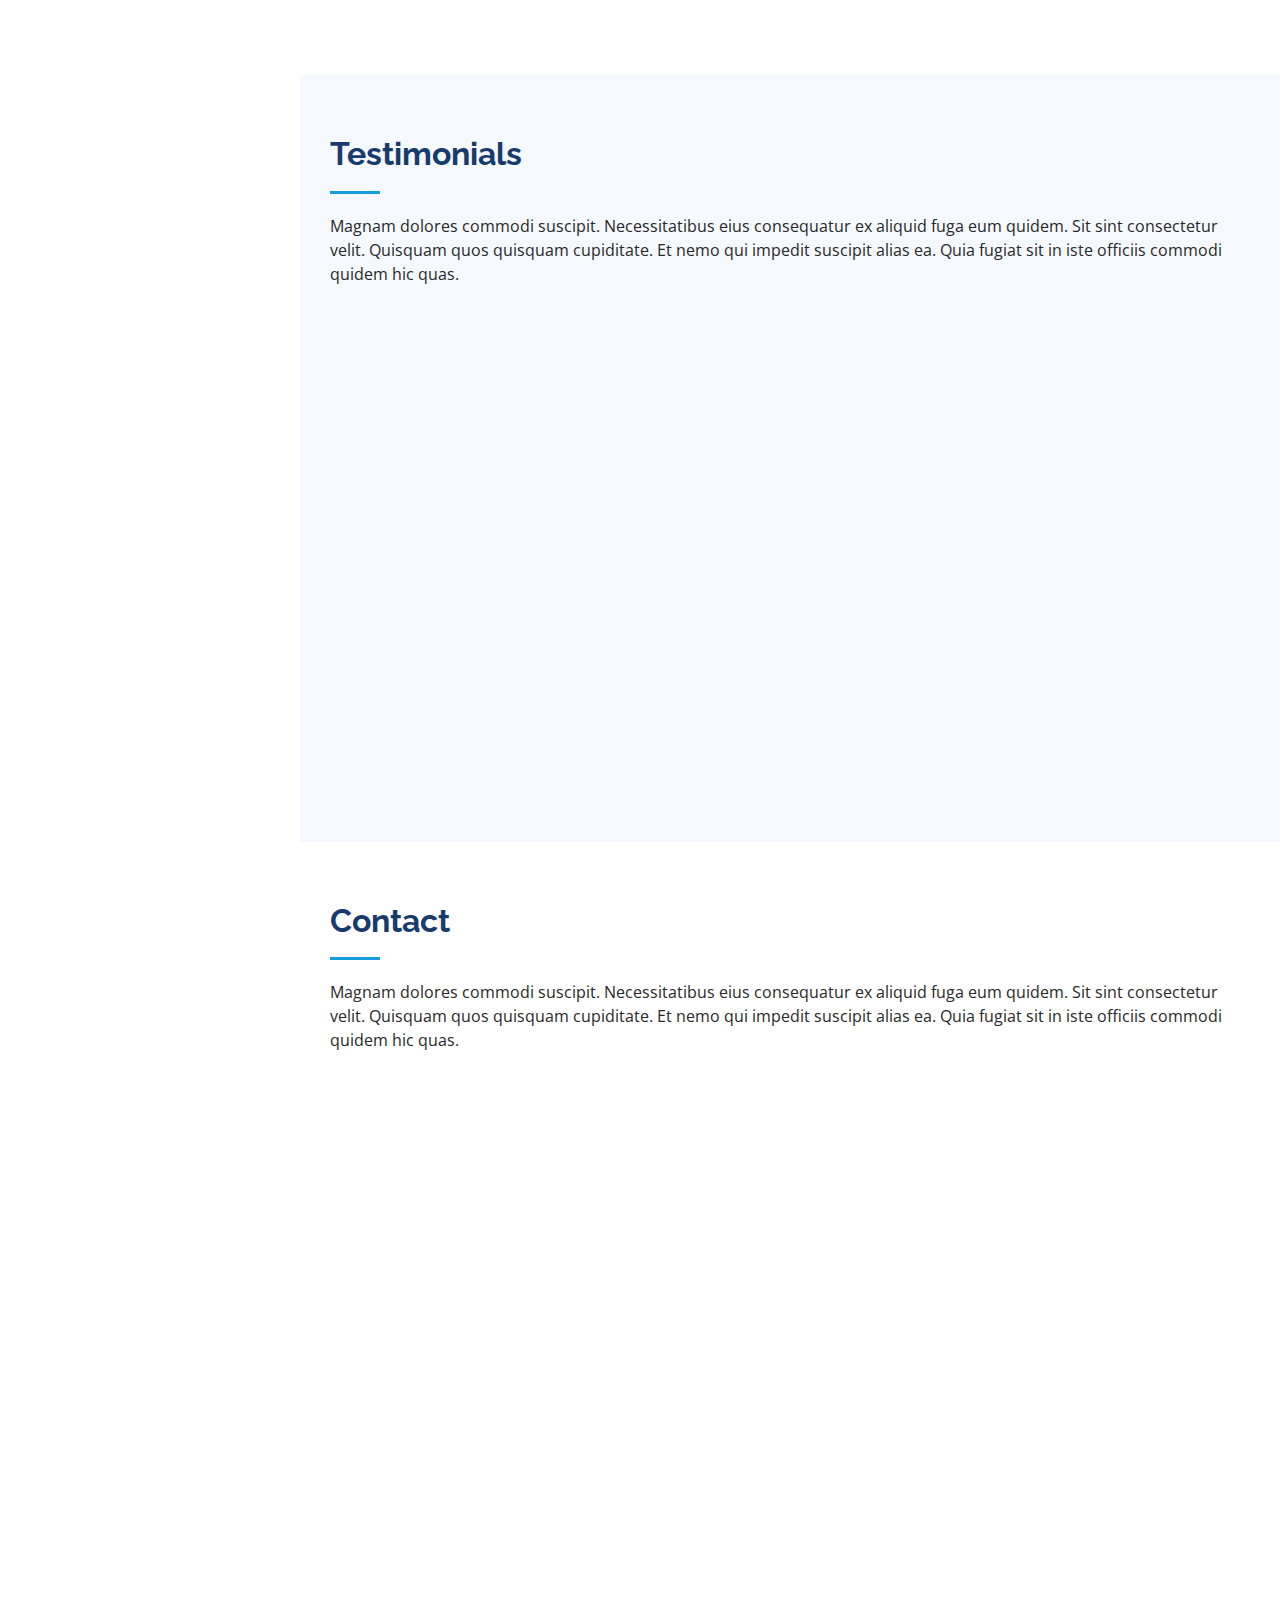
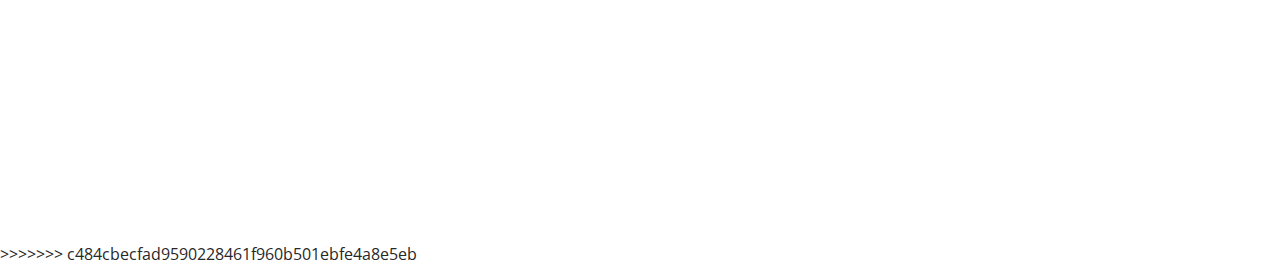
==== commit f5a1167a: "hello" ====
--- a/index.html
+++ b/index.html
@@ -1,16 +1,3 @@
-<<<<<<< HEAD
-<!DOCTYPE html>
-<html lang="en">
-<head>
-    <meta charset="UTF-8">
-    <meta name="viewport" content="width=device-width, initial-scale=1.0">
-    <title>Document</title>
-    <link href="https://cdn.jsdelivr.net/npm/bootstrap@5.3.2/dist/css/bootstrap.min.css" rel="stylesheet" integrity="sha384-T3c6CoIi6uLrA9TneNEoa7RxnatzjcDSCmG1MXxSR1GAsXEV/Dwwykc2MPK8M2HN" crossorigin="anonymous">
-</head>
-<body>
-    <h1 class="text-success">Hello</h1>
-</body>
-=======
 <!DOCTYPE html>
 <html lang="en">
 
@@ -18,7 +5,7 @@
   <meta charset="utf-8">
   <meta content="width=device-width, initial-scale=1.0" name="viewport">
 
-  <title>iPortfolio Bootstrap Template - Index</title>
+  <title>TWOr</title>
   <meta content="" name="description">
   <meta content="" name="keywords">
 
@@ -59,14 +46,12 @@
     <div class="d-flex flex-column">
 
       <div class="profile">
-        <img src="assets/img/profile-img.jpg" alt="" class="img-fluid rounded-circle">
-        <h1 class="text-light"><a href="index.html">Alex Smith</a></h1>
+        <img src="assets/img/anh.jpg" alt="" class="img-fluid rounded-circle">
+        <h1 class="text-light"><a href="index.html">Trần Văn Hải</a></h1>
         <div class="social-links mt-3 text-center">
-          <a href="#" class="twitter"><i class="bx bxl-twitter"></i></a>
-          <a href="#" class="facebook"><i class="bx bxl-facebook"></i></a>
-          <a href="#" class="instagram"><i class="bx bxl-instagram"></i></a>
-          <a href="#" class="google-plus"><i class="bx bxl-skype"></i></a>
-          <a href="#" class="linkedin"><i class="bx bxl-linkedin"></i></a>
+          <a href="https://www.facebook.com/tranhai7915/" class="facebook"><i class="bx bxl-facebook"></i></a>
+          <a href="mailto:tranhai7915@gmail.com" class="google-plus"><i class="bi bi-envelope-at-fill"></i></a>
+          <a href="zalo://0356459056" class="zalo"><i class="bi bi-telephone-fill"></i></a>
         </div>
       </div>
 
@@ -86,8 +71,8 @@
   <!-- ======= Hero Section ======= -->
   <section id="hero" class="d-flex flex-column justify-content-center align-items-center">
     <div class="hero-container" data-aos="fade-in">
-      <h1>Alex Smith</h1>
-      <p>I'm <span class="typed" data-typed-items="Designer, Developer, Freelancer, Photographer"></span></p>
+      <h1>Trần Văn Hải</h1>
+      <p>I'm <span class="typed" data-typed-items="Intern Bussiness Analyst"></span></p>
     </div>
   </section><!-- End Hero -->
 
@@ -99,41 +84,35 @@
 
         <div class="section-title">
           <h2>About</h2>
-          <p>Magnam dolores commodi suscipit. Necessitatibus eius consequatur ex aliquid fuga eum quidem. Sit sint consectetur velit. Quisquam quos quisquam cupiditate. Et nemo qui impedit suscipit alias ea. Quia fugiat sit in iste officiis commodi quidem hic quas.</p>
+          <p>Là sinh viên năm 3 đang tìm kiếm cơ hội thực tập về BA</p>
         </div>
 
         <div class="row">
           <div class="col-lg-4" data-aos="fade-right">
-            <img src="assets/img/profile-img.jpg" class="img-fluid" alt="">
+            <img src="assets/img/anh.jpg" class="img-fluid" alt="">
           </div>
           <div class="col-lg-8 pt-4 pt-lg-0 content" data-aos="fade-left">
-            <h3>UI/UX Designer &amp; Web Developer.</h3>
-            <p class="fst-italic">
-              Lorem ipsum dolor sit amet, consectetur adipiscing elit, sed do eiusmod tempor incididunt ut labore et dolore
-              magna aliqua.
-            </p>
+            <h3>Intern ITBA</h3>
+            
             <div class="row">
               <div class="col-lg-6">
                 <ul>
-                  <li><i class="bi bi-chevron-right"></i> <strong>Birthday:</strong> <span>1 May 1995</span></li>
-                  <li><i class="bi bi-chevron-right"></i> <strong>Website:</strong> <span>www.example.com</span></li>
-                  <li><i class="bi bi-chevron-right"></i> <strong>Phone:</strong> <span>+123 456 7890</span></li>
-                  <li><i class="bi bi-chevron-right"></i> <strong>City:</strong> <span>New York, USA</span></li>
+                  <li><i class="bi bi-chevron-right"></i> <strong>Birthday:</strong> <span>1 May 2003</span></li>
+                  <li><i class="bi bi-chevron-right"></i> <strong>Website:</strong> <span>twor.site</span></li>
+                  <li><i class="bi bi-chevron-right"></i> <strong>Phone:</strong> <span>0356459056</span></li>
+                  <li><i class="bi bi-chevron-right"></i> <strong>City:</strong> <span>Hà Nội</span></li>
                 </ul>
               </div>
               <div class="col-lg-6">
                 <ul>
-                  <li><i class="bi bi-chevron-right"></i> <strong>Age:</strong> <span>30</span></li>
-                  <li><i class="bi bi-chevron-right"></i> <strong>Degree:</strong> <span>Master</span></li>
-                  <li><i class="bi bi-chevron-right"></i> <strong>PhEmailone:</strong> <span>email@example.com</span></li>
-                  <li><i class="bi bi-chevron-right"></i> <strong>Freelance:</strong> <span>Available</span></li>
+                  <li><i class="bi bi-chevron-right"></i> <strong>Age:</strong> <span>20</span></li>
+                  <li><i class="bi bi-chevron-right"></i> <strong>University:</strong> <span>Đại học Thủy Lợi</span></li>
+                    <li><i class="bi bi-chevron-right"></i> <strong>Major:</strong> <span>Hệ thống thông tin</span></li>
+                  <li><i class="bi bi-chevron-right"></i> <strong>Email:</strong> <span>tranhai7915.com</span></li>
                 </ul>
               </div>
             </div>
-            <p>
-              Officiis eligendi itaque labore et dolorum mollitia officiis optio vero. Quisquam sunt adipisci omnis et ut. Nulla accusantium dolor incidunt officia tempore. Et eius omnis.
-              Cupiditate ut dicta maxime officiis quidem quia. Sed et consectetur qui quia repellendus itaque neque. Aliquid amet quidem ut quaerat cupiditate. Ab et eum qui repellendus omnis culpa magni laudantium dolores.
-            </p>
+            
           </div>
         </div>
 
@@ -141,7 +120,7 @@
     </section><!-- End About Section -->
 
     <!-- ======= Facts Section ======= -->
-    <section id="facts" class="facts">
+    <!-- <section id="facts" class="facts">
       <div class="container">
 
         <div class="section-title">
@@ -186,7 +165,7 @@
         </div>
 
       </div>
-    </section><!-- End Facts Section -->
+    </section>End Facts Section -->
 
     <!-- ======= Skills Section ======= -->
     <section id="skills" class="skills section-bg">
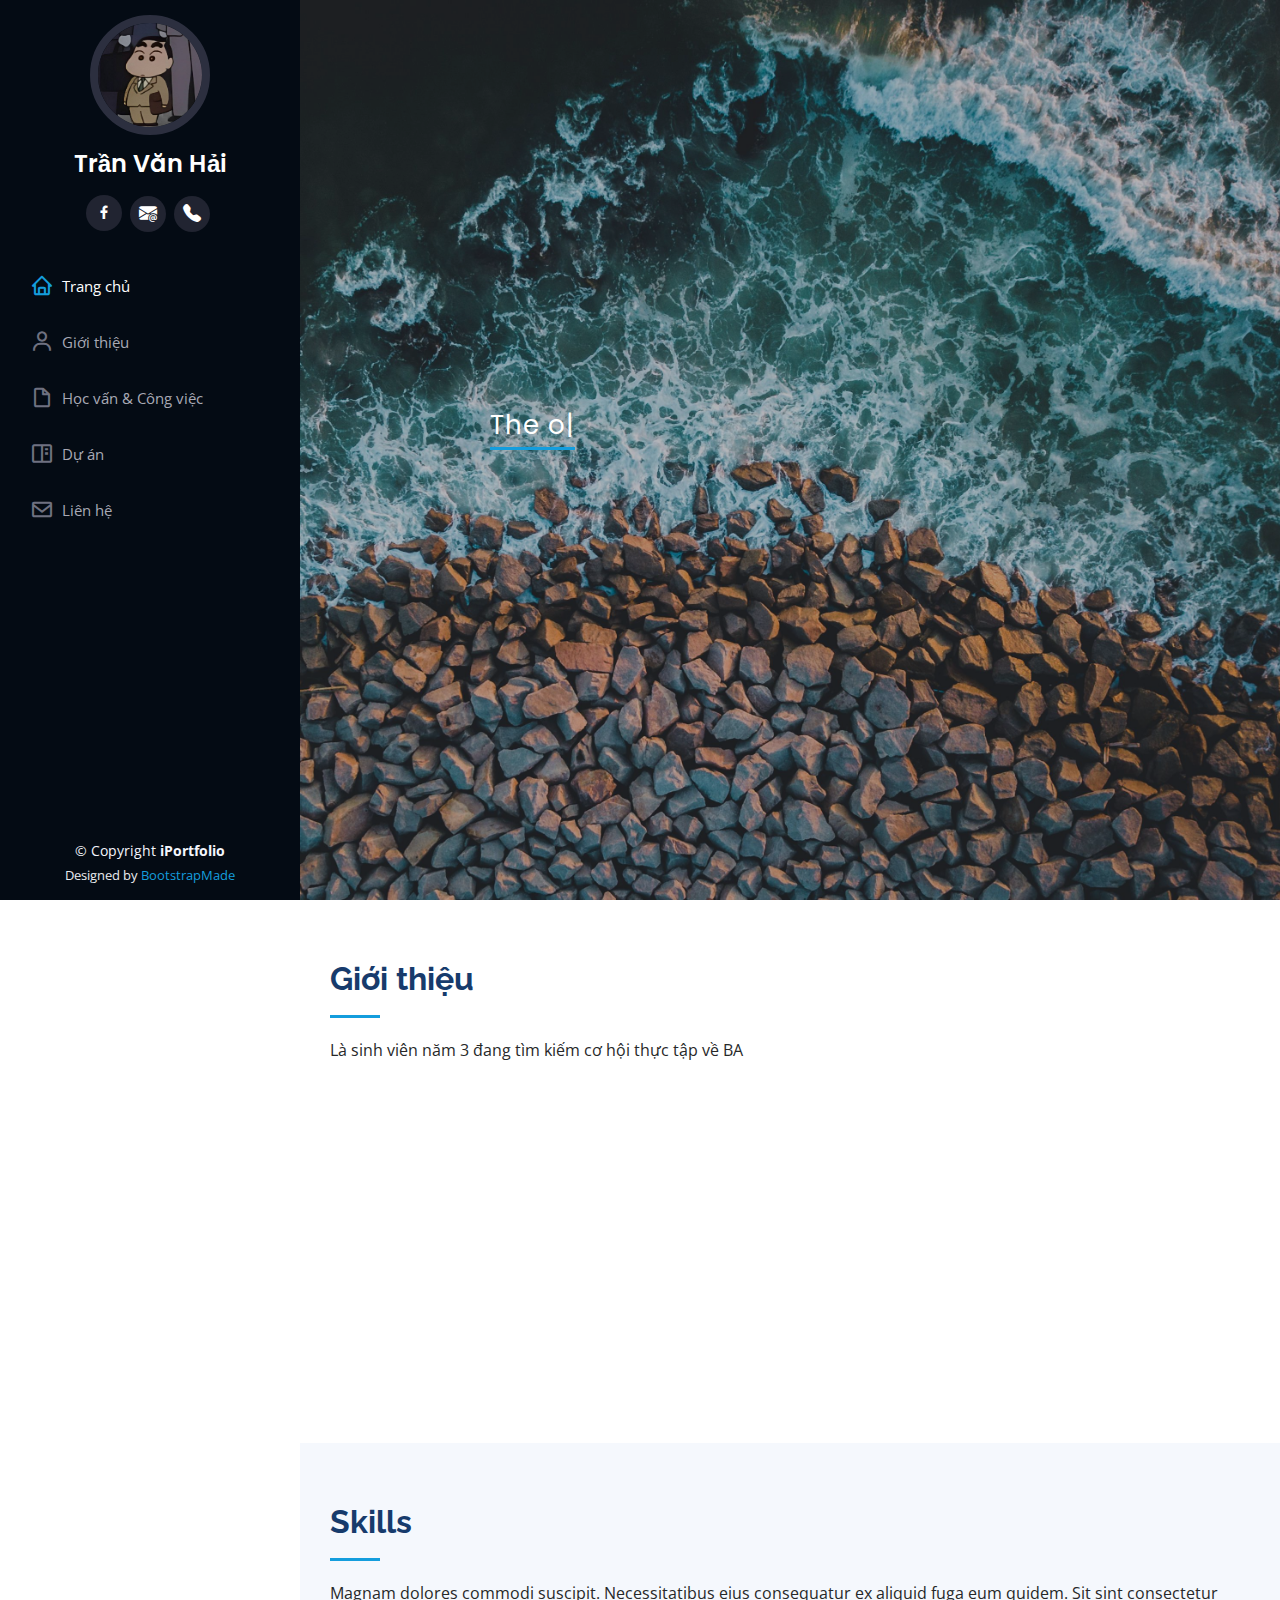
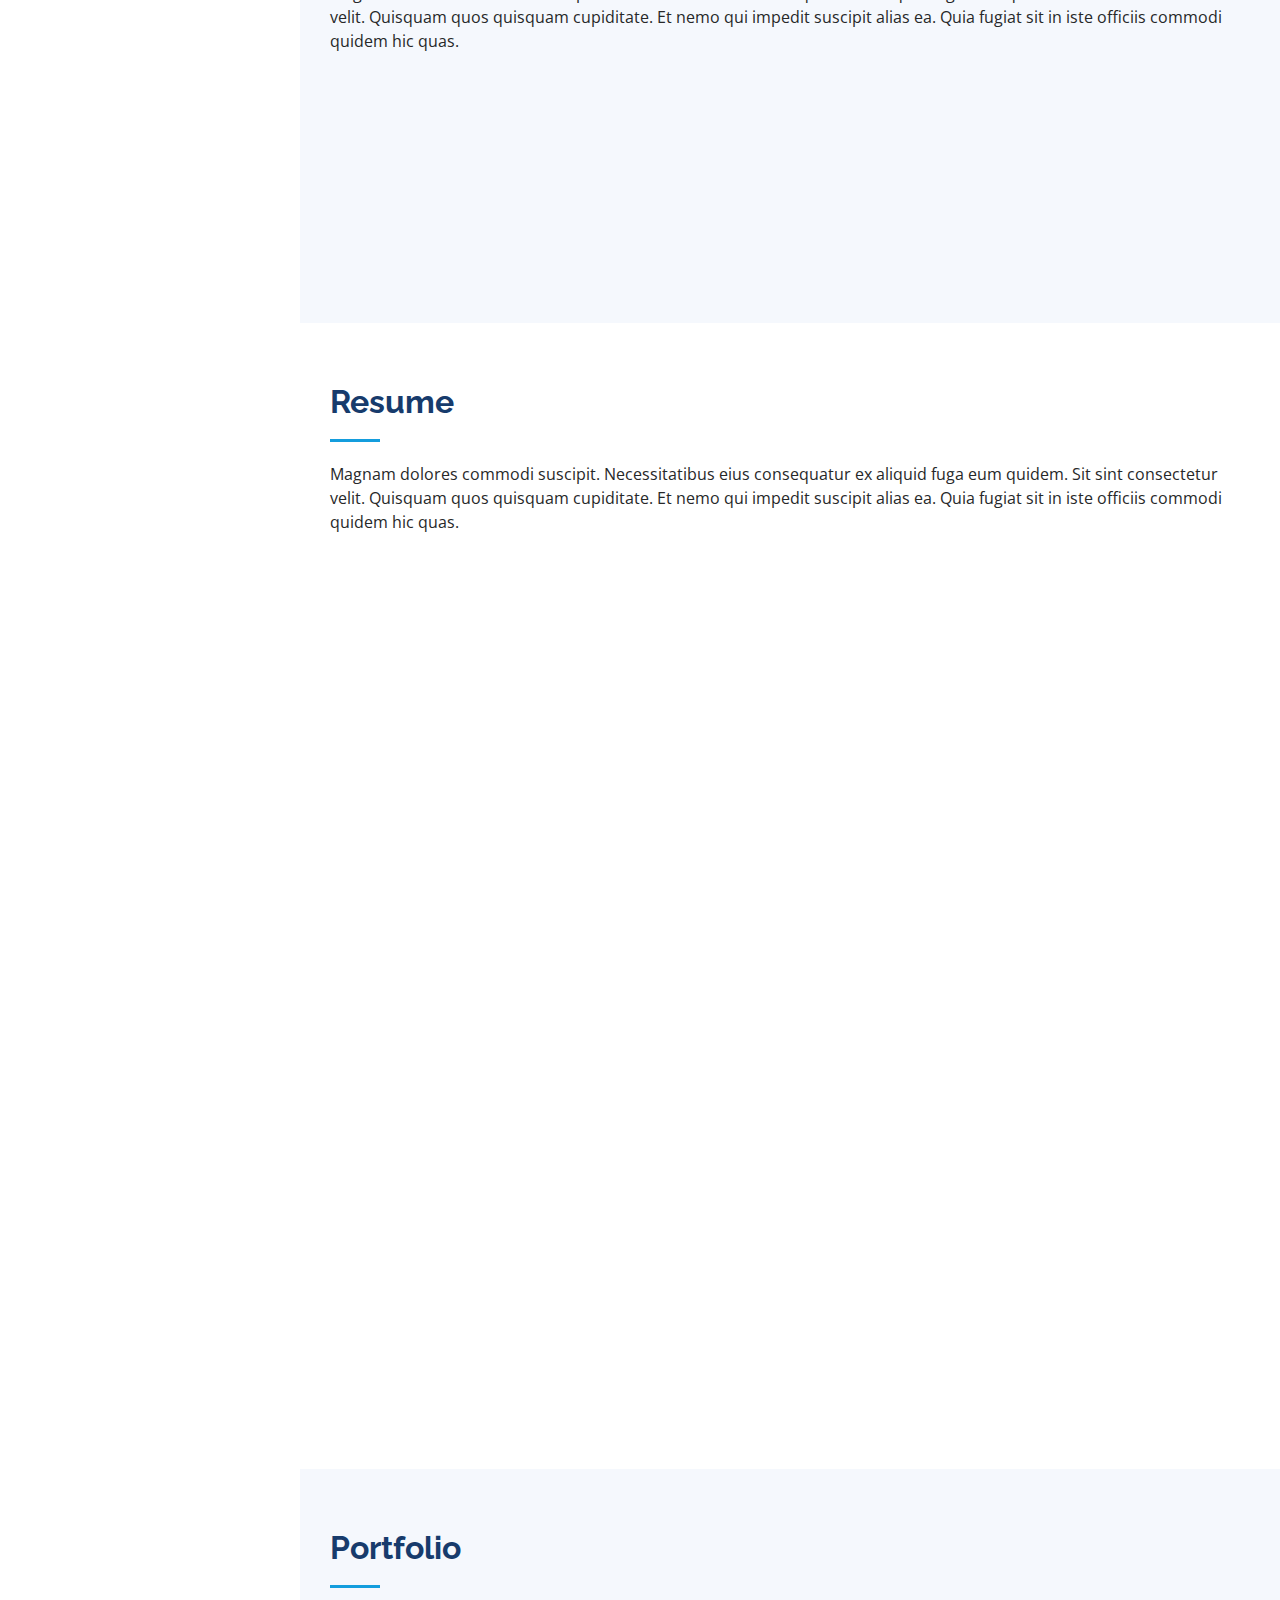
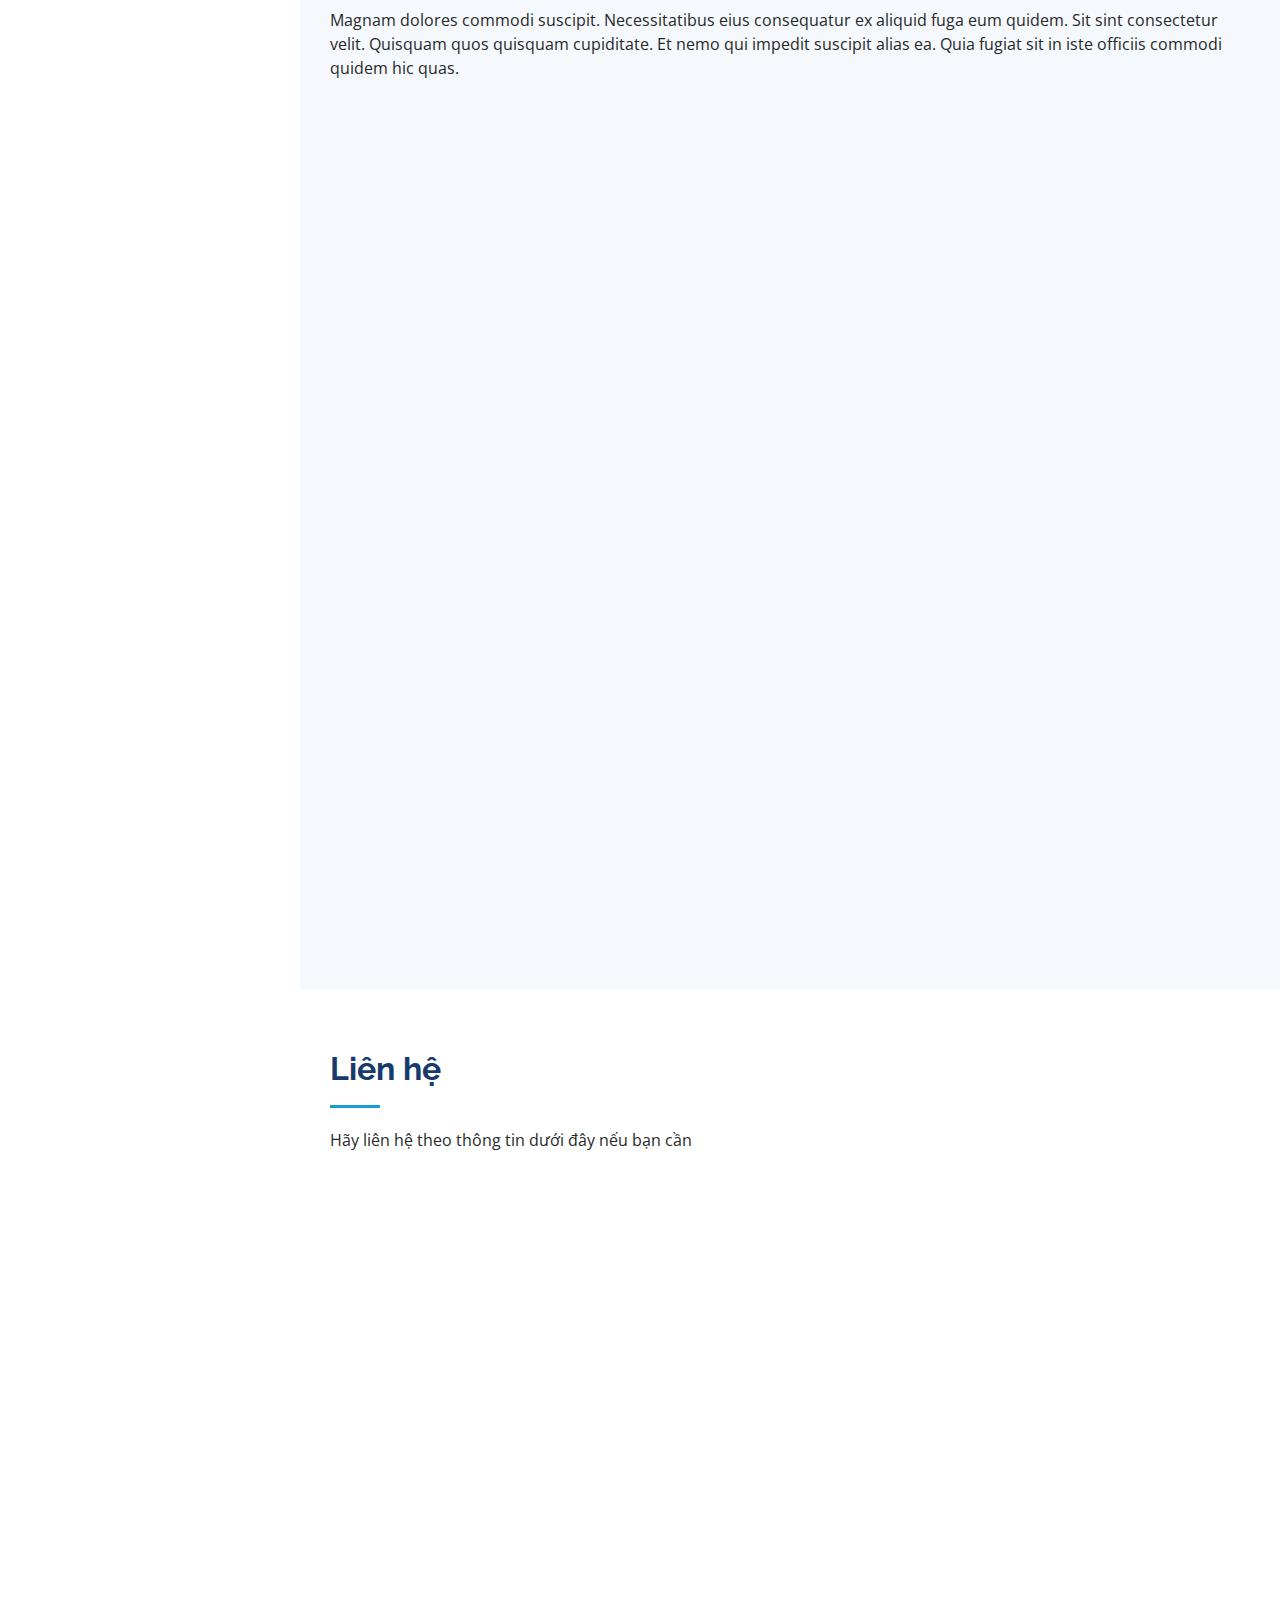
==== commit e214d5f0: "update Vietnamese" ====
--- a/index.html
+++ b/index.html
@@ -1,6 +1,5 @@
 <!DOCTYPE html>
 <html lang="en">
-
 <head>
   <meta charset="utf-8">
   <meta content="width=device-width, initial-scale=1.0" name="viewport">
@@ -10,8 +9,8 @@
   <meta content="" name="keywords">
 
   <!-- Favicons -->
-  <link href="assets/img/favicon.png" rel="icon">
-  <link href="assets/img/apple-touch-icon.png" rel="apple-touch-icon">
+  <link href="assets/img/aa.png" rel="icon">
+  <link href="assets/img/aa.png" rel="apple-touch-icon">
 
   <!-- Google Fonts -->
   <link href="https://fonts.googleapis.com/css?family=Open+Sans:300,300i,400,400i,600,600i,700,700i|Raleway:300,300i,400,400i,500,500i,600,600i,700,700i|Poppins:300,300i,400,400i,500,500i,600,600i,700,700i" rel="stylesheet">
@@ -57,12 +56,11 @@
 
       <nav id="navbar" class="nav-menu navbar">
         <ul>
-          <li><a href="#hero" class="nav-link scrollto active"><i class="bx bx-home"></i> <span>Home</span></a></li>
-          <li><a href="#about" class="nav-link scrollto"><i class="bx bx-user"></i> <span>About</span></a></li>
-          <li><a href="#resume" class="nav-link scrollto"><i class="bx bx-file-blank"></i> <span>Resume</span></a></li>
-          <li><a href="#portfolio" class="nav-link scrollto"><i class="bx bx-book-content"></i> <span>Portfolio</span></a></li>
-          <li><a href="#services" class="nav-link scrollto"><i class="bx bx-server"></i> <span>Services</span></a></li>
-          <li><a href="#contact" class="nav-link scrollto"><i class="bx bx-envelope"></i> <span>Contact</span></a></li>
+          <li><a href="#hero" class="nav-link scrollto active"><i class="bx bx-home"></i> <span>Trang chủ</span></a></li>
+          <li><a href="#about" class="nav-link scrollto"><i class="bx bx-user"></i> <span>Giới thiệu</span></a></li>
+          <li><a href="#resume" class="nav-link scrollto"><i class="bx bx-file-blank"></i> <span>Học vấn & Công việc</span></a></li>
+          <li><a href="#portfolio" class="nav-link scrollto"><i class="bx bx-book-content"></i> <span>Dự án</span></a></li>
+          <li><a href="#contact" class="nav-link scrollto"><i class="bx bx-envelope"></i> <span>Liên hệ</span></a></li>
         </ul>
       </nav><!-- .nav-menu -->
     </div>
@@ -71,8 +69,7 @@
   <!-- ======= Hero Section ======= -->
   <section id="hero" class="d-flex flex-column justify-content-center align-items-center">
     <div class="hero-container" data-aos="fade-in">
-      <h1>Trần Văn Hải</h1>
-      <p>I'm <span class="typed" data-typed-items="Intern Bussiness Analyst"></span></p>
+      <p> <span class="typed" data-typed-items="The only way to do great work is to love what you do."></span></p>
     </div>
   </section><!-- End Hero -->
 
@@ -83,7 +80,7 @@
       <div class="container">
 
         <div class="section-title">
-          <h2>About</h2>
+          <h2>Giới thiệu</h2>
           <p>Là sinh viên năm 3 đang tìm kiếm cơ hội thực tập về BA</p>
         </div>
 
@@ -97,18 +94,18 @@
             <div class="row">
               <div class="col-lg-6">
                 <ul>
-                  <li><i class="bi bi-chevron-right"></i> <strong>Birthday:</strong> <span>1 May 2003</span></li>
-                  <li><i class="bi bi-chevron-right"></i> <strong>Website:</strong> <span>twor.site</span></li>
-                  <li><i class="bi bi-chevron-right"></i> <strong>Phone:</strong> <span>0356459056</span></li>
-                  <li><i class="bi bi-chevron-right"></i> <strong>City:</strong> <span>Hà Nội</span></li>
+                  <li><i class="bi bi-chevron-right"></i> <strong>Họ tên</strong> <span>Trần Văn Hải</span></li>
+                  <li><i class="bi bi-chevron-right"></i> <strong>Ngày sinh</strong> <span>01/05/2003</span></li>
+                  <li><i class="bi bi-chevron-right"></i> <strong>SĐT</strong> <span>0356459056</span></li>
+                <li><i class="bi bi-chevron-right"></i> <strong>Email:</strong> <span>tranhai7915.com</span></li>
+                  
                 </ul>
               </div>
               <div class="col-lg-6">
                 <ul>
-                  <li><i class="bi bi-chevron-right"></i> <strong>Age:</strong> <span>20</span></li>
-                  <li><i class="bi bi-chevron-right"></i> <strong>University:</strong> <span>Đại học Thủy Lợi</span></li>
-                    <li><i class="bi bi-chevron-right"></i> <strong>Major:</strong> <span>Hệ thống thông tin</span></li>
-                  <li><i class="bi bi-chevron-right"></i> <strong>Email:</strong> <span>tranhai7915.com</span></li>
+                  <li><i class="bi bi-chevron-right"></i> <strong>Đại học:</strong> <span>Đại học Thủy Lợi</span></li>
+                    <li><i class="bi bi-chevron-right"></i> <strong>Ngành:</strong> <span>Hệ thống thông tin</span></li>
+                <li><i class="bi bi-chevron-right"></i> <strong>Nơi ở hiện tại:</strong> <span>Hà Nội</span></li>
                 </ul>
               </div>
             </div>
@@ -416,200 +413,45 @@
       </div>
     </section><!-- End Portfolio Section -->
 
-    <!-- ======= Services Section ======= -->
-    <section id="services" class="services">
-      <div class="container">
-
-        <div class="section-title">
-          <h2>Services</h2>
-          <p>Magnam dolores commodi suscipit. Necessitatibus eius consequatur ex aliquid fuga eum quidem. Sit sint consectetur velit. Quisquam quos quisquam cupiditate. Et nemo qui impedit suscipit alias ea. Quia fugiat sit in iste officiis commodi quidem hic quas.</p>
-        </div>
-
-        <div class="row">
-          <div class="col-lg-4 col-md-6 icon-box" data-aos="fade-up">
-            <div class="icon"><i class="bi bi-briefcase"></i></div>
-            <h4 class="title"><a href="">Lorem Ipsum</a></h4>
-            <p class="description">Voluptatum deleniti atque corrupti quos dolores et quas molestias excepturi sint occaecati cupiditate non provident</p>
-          </div>
-          <div class="col-lg-4 col-md-6 icon-box" data-aos="fade-up" data-aos-delay="100">
-            <div class="icon"><i class="bi bi-card-checklist"></i></div>
-            <h4 class="title"><a href="">Dolor Sitema</a></h4>
-            <p class="description">Minim veniam, quis nostrud exercitation ullamco laboris nisi ut aliquip ex ea commodo consequat tarad limino ata</p>
-          </div>
-          <div class="col-lg-4 col-md-6 icon-box" data-aos="fade-up" data-aos-delay="200">
-            <div class="icon"><i class="bi bi-bar-chart"></i></div>
-            <h4 class="title"><a href="">Sed ut perspiciatis</a></h4>
-            <p class="description">Duis aute irure dolor in reprehenderit in voluptate velit esse cillum dolore eu fugiat nulla pariatur</p>
-          </div>
-          <div class="col-lg-4 col-md-6 icon-box" data-aos="fade-up" data-aos-delay="300">
-            <div class="icon"><i class="bi bi-binoculars"></i></div>
-            <h4 class="title"><a href="">Magni Dolores</a></h4>
-            <p class="description">Excepteur sint occaecat cupidatat non proident, sunt in culpa qui officia deserunt mollit anim id est laborum</p>
-          </div>
-          <div class="col-lg-4 col-md-6 icon-box" data-aos="fade-up" data-aos-delay="400">
-            <div class="icon"><i class="bi bi-brightness-high"></i></div>
-            <h4 class="title"><a href="">Nemo Enim</a></h4>
-            <p class="description">At vero eos et accusamus et iusto odio dignissimos ducimus qui blanditiis praesentium voluptatum deleniti atque</p>
-          </div>
-          <div class="col-lg-4 col-md-6 icon-box" data-aos="fade-up" data-aos-delay="500">
-            <div class="icon"><i class="bi bi-calendar4-week"></i></div>
-            <h4 class="title"><a href="">Eiusmod Tempor</a></h4>
-            <p class="description">Et harum quidem rerum facilis est et expedita distinctio. Nam libero tempore, cum soluta nobis est eligendi</p>
-          </div>
-        </div>
-
-      </div>
-    </section><!-- End Services Section -->
-
-    <!-- ======= Testimonials Section ======= -->
-    <section id="testimonials" class="testimonials section-bg">
-      <div class="container">
-
-        <div class="section-title">
-          <h2>Testimonials</h2>
-          <p>Magnam dolores commodi suscipit. Necessitatibus eius consequatur ex aliquid fuga eum quidem. Sit sint consectetur velit. Quisquam quos quisquam cupiditate. Et nemo qui impedit suscipit alias ea. Quia fugiat sit in iste officiis commodi quidem hic quas.</p>
-        </div>
-
-        <div class="testimonials-slider swiper" data-aos="fade-up" data-aos-delay="100">
-          <div class="swiper-wrapper">
-
-            <div class="swiper-slide">
-              <div class="testimonial-item" data-aos="fade-up">
-                <p>
-                  <i class="bx bxs-quote-alt-left quote-icon-left"></i>
-                  Proin iaculis purus consequat sem cure digni ssim donec porttitora entum suscipit rhoncus. Accusantium quam, ultricies eget id, aliquam eget nibh et. Maecen aliquam, risus at semper.
-                  <i class="bx bxs-quote-alt-right quote-icon-right"></i>
-                </p>
-                <img src="assets/img/testimonials/testimonials-1.jpg" class="testimonial-img" alt="">
-                <h3>Saul Goodman</h3>
-                <h4>Ceo &amp; Founder</h4>
-              </div>
-            </div><!-- End testimonial item -->
-
-            <div class="swiper-slide">
-              <div class="testimonial-item" data-aos="fade-up" data-aos-delay="100">
-                <p>
-                  <i class="bx bxs-quote-alt-left quote-icon-left"></i>
-                  Export tempor illum tamen malis malis eram quae irure esse labore quem cillum quid cillum eram malis quorum velit fore eram velit sunt aliqua noster fugiat irure amet legam anim culpa.
-                  <i class="bx bxs-quote-alt-right quote-icon-right"></i>
-                </p>
-                <img src="assets/img/testimonials/testimonials-2.jpg" class="testimonial-img" alt="">
-                <h3>Sara Wilsson</h3>
-                <h4>Designer</h4>
-              </div>
-            </div><!-- End testimonial item -->
-
-            <div class="swiper-slide">
-              <div class="testimonial-item" data-aos="fade-up" data-aos-delay="200">
-                <p>
-                  <i class="bx bxs-quote-alt-left quote-icon-left"></i>
-                  Enim nisi quem export duis labore cillum quae magna enim sint quorum nulla quem veniam duis minim tempor labore quem eram duis noster aute amet eram fore quis sint minim.
-                  <i class="bx bxs-quote-alt-right quote-icon-right"></i>
-                </p>
-                <img src="assets/img/testimonials/testimonials-3.jpg" class="testimonial-img" alt="">
-                <h3>Jena Karlis</h3>
-                <h4>Store Owner</h4>
-              </div>
-            </div><!-- End testimonial item -->
-
-            <div class="swiper-slide">
-              <div class="testimonial-item" data-aos="fade-up" data-aos-delay="300">
-                <p>
-                  <i class="bx bxs-quote-alt-left quote-icon-left"></i>
-                  Fugiat enim eram quae cillum dolore dolor amet nulla culpa multos export minim fugiat minim velit minim dolor enim duis veniam ipsum anim magna sunt elit fore quem dolore labore illum veniam.
-                  <i class="bx bxs-quote-alt-right quote-icon-right"></i>
-                </p>
-                <img src="assets/img/testimonials/testimonials-4.jpg" class="testimonial-img" alt="">
-                <h3>Matt Brandon</h3>
-                <h4>Freelancer</h4>
-              </div>
-            </div><!-- End testimonial item -->
-
-            <div class="swiper-slide">
-              <div class="testimonial-item" data-aos="fade-up" data-aos-delay="400">
-                <p>
-                  <i class="bx bxs-quote-alt-left quote-icon-left"></i>
-                  Quis quorum aliqua sint quem legam fore sunt eram irure aliqua veniam tempor noster veniam enim culpa labore duis sunt culpa nulla illum cillum fugiat legam esse veniam culpa fore nisi cillum quid.
-                  <i class="bx bxs-quote-alt-right quote-icon-right"></i>
-                </p>
-                <img src="assets/img/testimonials/testimonials-5.jpg" class="testimonial-img" alt="">
-                <h3>John Larson</h3>
-                <h4>Entrepreneur</h4>
-              </div>
-            </div><!-- End testimonial item -->
-
-          </div>
-          <div class="swiper-pagination"></div>
-        </div>
-
-      </div>
-    </section><!-- End Testimonials Section -->
 
     <!-- ======= Contact Section ======= -->
     <section id="contact" class="contact">
       <div class="container">
 
         <div class="section-title">
-          <h2>Contact</h2>
-          <p>Magnam dolores commodi suscipit. Necessitatibus eius consequatur ex aliquid fuga eum quidem. Sit sint consectetur velit. Quisquam quos quisquam cupiditate. Et nemo qui impedit suscipit alias ea. Quia fugiat sit in iste officiis commodi quidem hic quas.</p>
-        </div>
-
-        <div class="row" data-aos="fade-in">
-
-          <div class="col-lg-5 d-flex align-items-stretch">
-            <div class="info">
+          <h2>Liên hệ</h2>
+          <p>Hãy liên hệ theo thông tin dưới đây nếu bạn cần</p>
+        </div>
+
+        <div class="row d-flex align-items-center justify-content-center" data-aos="fade-in">
+
+          <div class="col-lg-9">
+            <div class="info m-auto">
               <div class="address">
                 <i class="bi bi-geo-alt"></i>
-                <h4>Location:</h4>
-                <p>A108 Adam Street, New York, NY 535022</p>
+                <h4>Địa chỉ:</h4>
+                <p>252 Tây Sơn, Trung Liệt, Đống Đa, Hà Nội</p>
               </div>
 
               <div class="email">
                 <i class="bi bi-envelope"></i>
                 <h4>Email:</h4>
-                <p>info@example.com</p>
+                <p>tranhai****@gmail.com</p>
               </div>
 
               <div class="phone">
                 <i class="bi bi-phone"></i>
                 <h4>Call:</h4>
-                <p>+1 5589 55488 55s</p>
-              </div>
-
-              <iframe src="https://www.google.com/maps/embed?pb=!1m14!1m8!1m3!1d12097.433213460943!2d-74.0062269!3d40.7101282!3m2!1i1024!2i768!4f13.1!3m3!1m2!1s0x0%3A0xb89d1fe6bc499443!2sDowntown+Conference+Center!5e0!3m2!1smk!2sbg!4v1539943755621" frameborder="0" style="border:0; width: 100%; height: 290px;" allowfullscreen></iframe>
-            </div>
-
-          </div>
-
-          <div class="col-lg-7 mt-5 mt-lg-0 d-flex align-items-stretch">
-            <form action="forms/contact.php" method="post" role="form" class="php-email-form">
-              <div class="row">
-                <div class="form-group col-md-6">
-                  <label for="name">Your Name</label>
-                  <input type="text" name="name" class="form-control" id="name" required>
-                </div>
-                <div class="form-group col-md-6">
-                  <label for="name">Your Email</label>
-                  <input type="email" class="form-control" name="email" id="email" required>
-                </div>
-              </div>
-              <div class="form-group">
-                <label for="name">Subject</label>
-                <input type="text" class="form-control" name="subject" id="subject" required>
-              </div>
-              <div class="form-group">
-                <label for="name">Message</label>
-                <textarea class="form-control" name="message" rows="10" required></textarea>
-              </div>
-              <div class="my-3">
-                <div class="loading">Loading</div>
-                <div class="error-message"></div>
-                <div class="sent-message">Your message has been sent. Thank you!</div>
-              </div>
-              <div class="text-center"><button type="submit">Send Message</button></div>
-            </form>
-          </div>
-
+                <p>0356459***</p>
+              </div>
+
+            <iframe
+                src="https://www.google.com/maps/embed?pb=!1m14!1m12!1m3!1d7449.237917039464!2d105.82274700000004!3d21.00790600000001!2m3!1f0!2f0!3f0!3m2!1i1024!2i768!4f13.1!5e0!3m2!1svi!2s!4v1700754865916!5m2!1svi!2s"
+                width="600" height="450" style="border:0;" allowfullscreen="" loading="lazy"
+                referrerpolicy="no-referrer-when-downgrade"></iframe>
+            </div>
+
+          </div>
         </div>
 
       </div>
@@ -651,5 +493,4 @@
 
 </body>
 
->>>>>>> c484cbecfad9590228461f960b501ebfe4a8e5eb
 </html>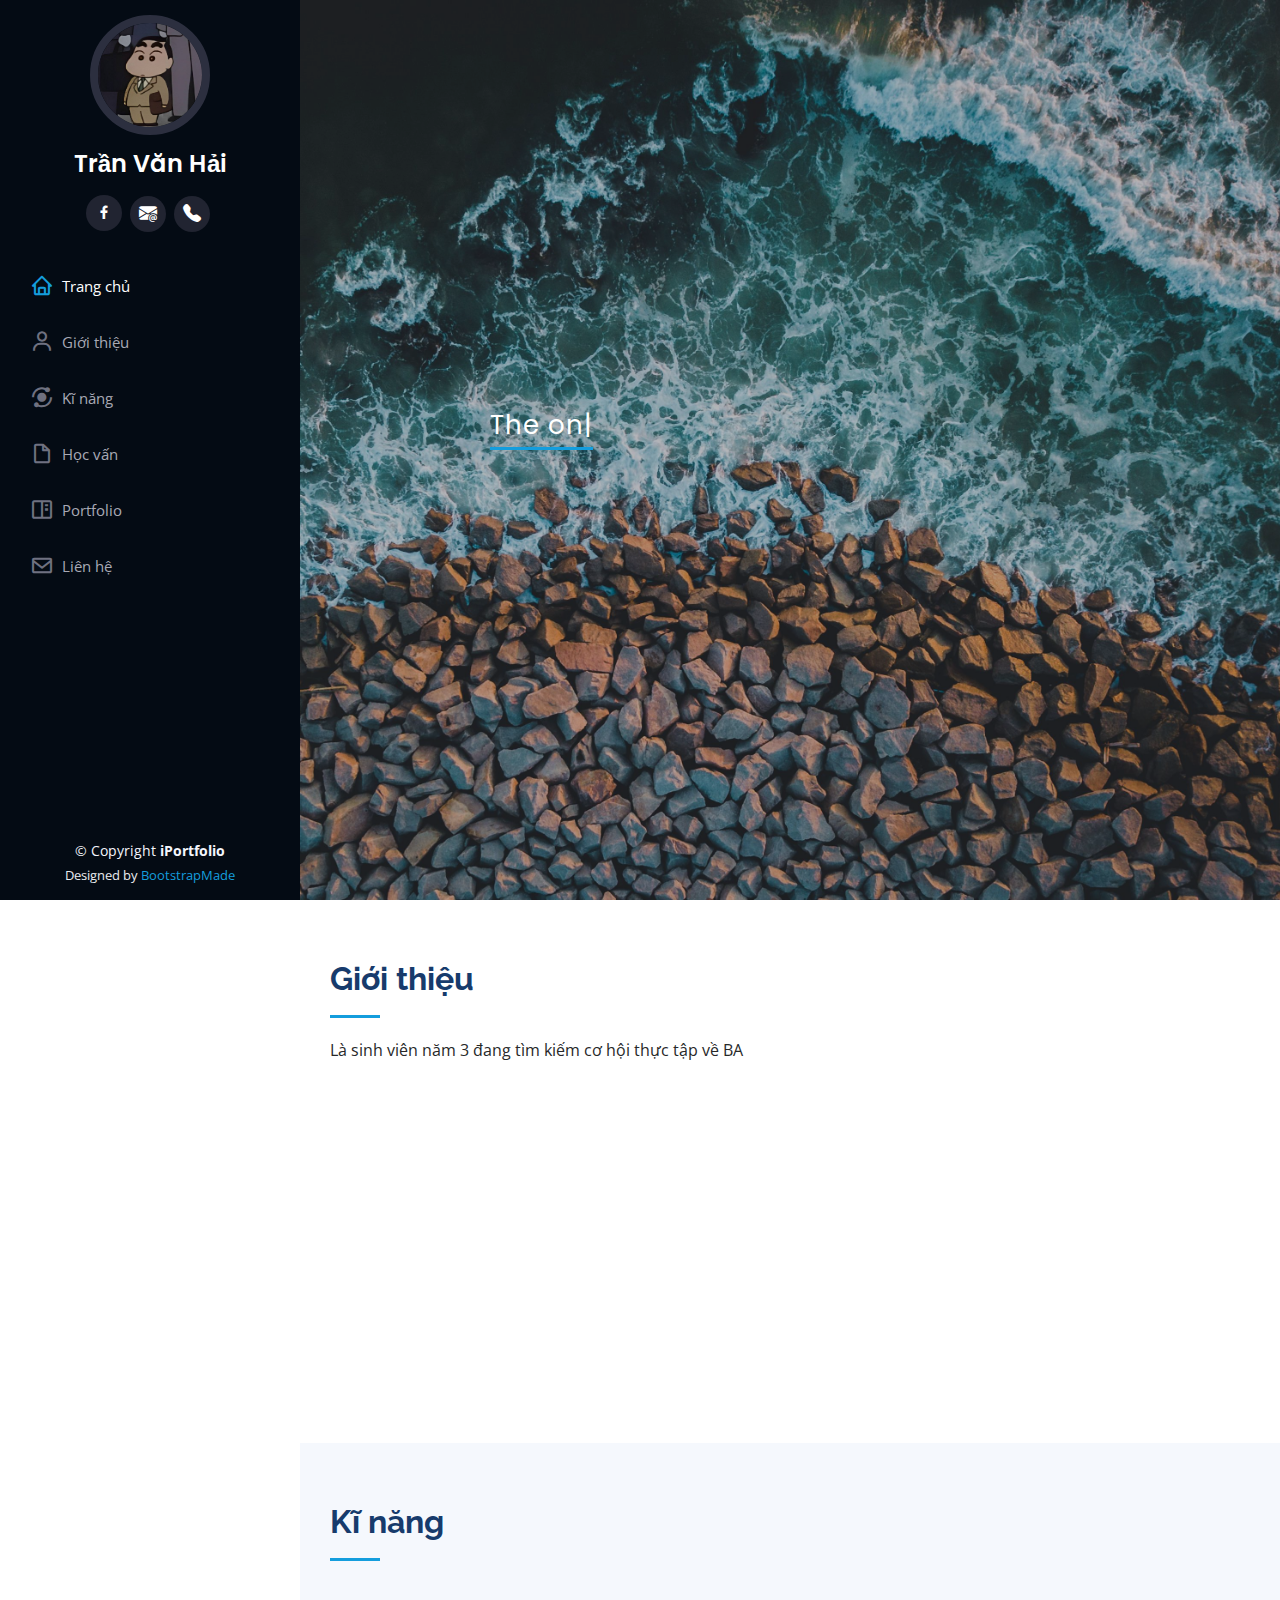
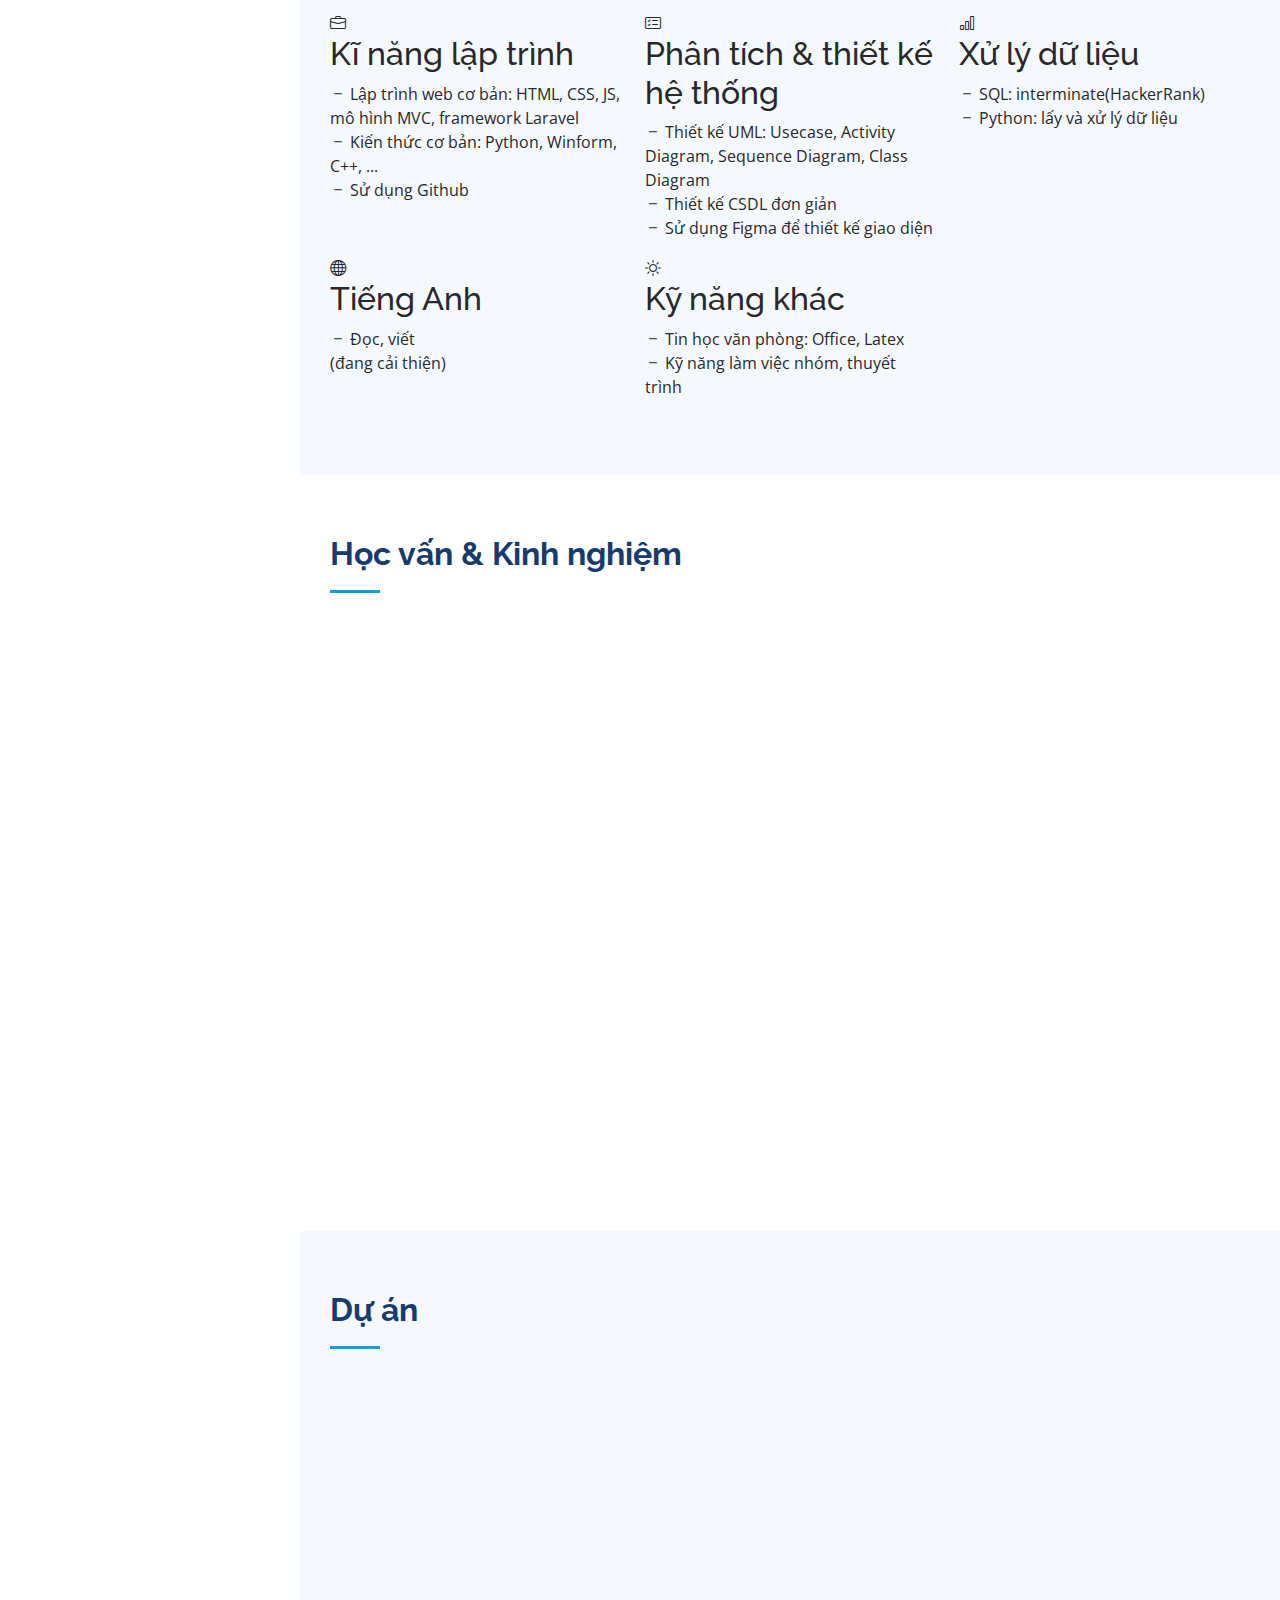
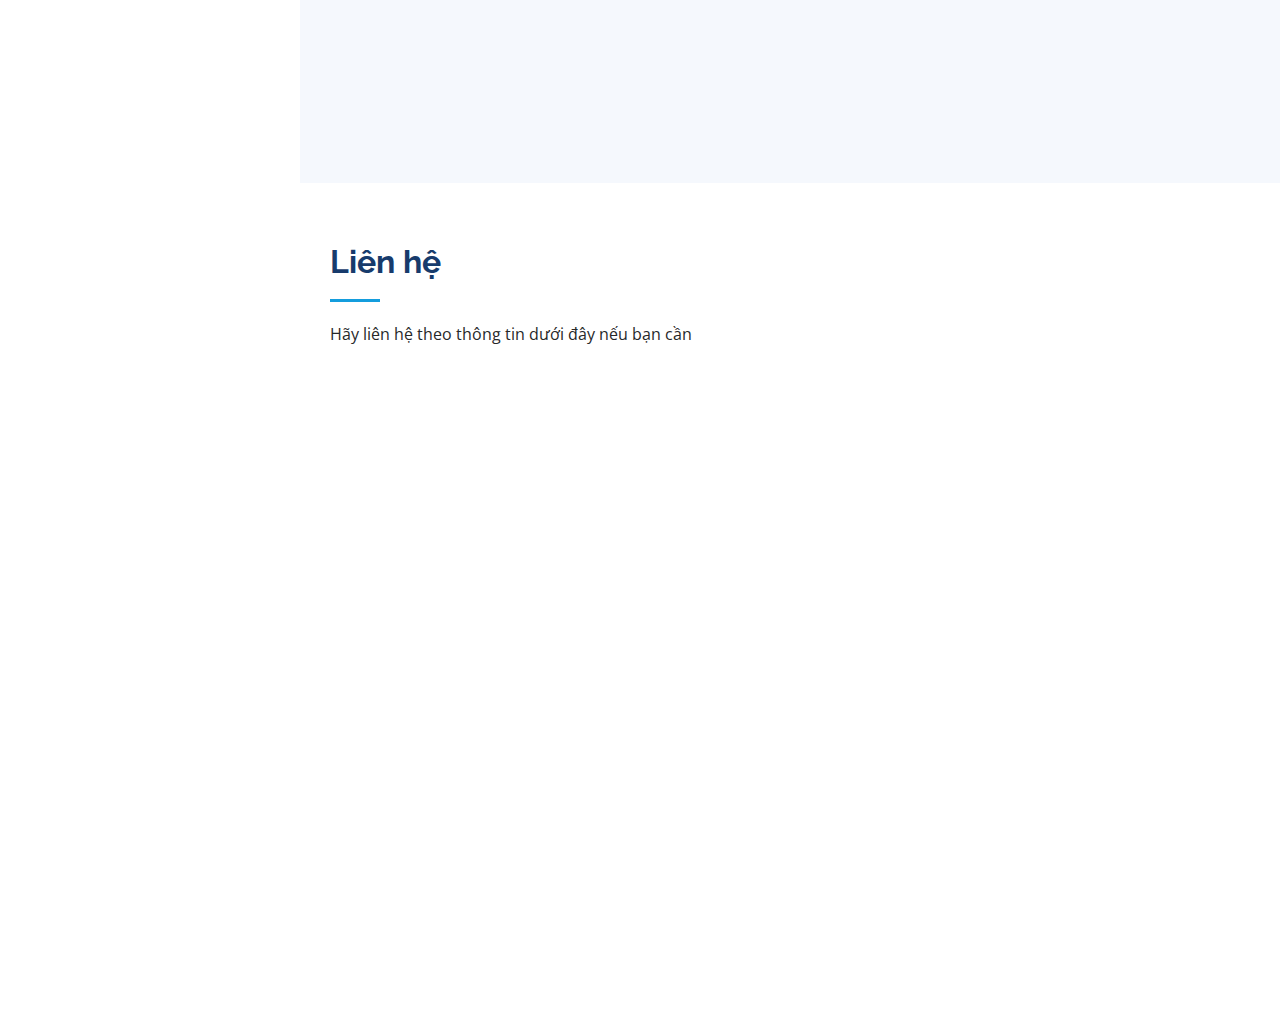
==== commit e59ef6f0: "update portfolio" ====
--- a/index.html
+++ b/index.html
@@ -56,11 +56,12 @@
 
       <nav id="navbar" class="nav-menu navbar">
         <ul>
-          <li><a href="#hero" class="nav-link scrollto active"><i class="bx bx-home"></i> <span>Trang chủ</span></a></li>
-          <li><a href="#about" class="nav-link scrollto"><i class="bx bx-user"></i> <span>Giới thiệu</span></a></li>
-          <li><a href="#resume" class="nav-link scrollto"><i class="bx bx-file-blank"></i> <span>Học vấn & Công việc</span></a></li>
-          <li><a href="#portfolio" class="nav-link scrollto"><i class="bx bx-book-content"></i> <span>Dự án</span></a></li>
-          <li><a href="#contact" class="nav-link scrollto"><i class="bx bx-envelope"></i> <span>Liên hệ</span></a></li>
+            <li><a href="#hero" class="nav-link scrollto active"><i class="bx bx-home"></i> <span>Trang chủ</span></a></li>
+            <li><a href="#about" class="nav-link scrollto"><i class="bx bx-user"></i> <span>Giới thiệu</span></a></li>
+            <li><a href="#skills" class="nav-link scrollto"><i class='bx bxs-analyse'></i> <span>Kĩ năng</span></a></li>
+            <li><a href="#resume" class="nav-link scrollto"><i class="bx bx-file-blank"></i> <span>Học vấn</span></a></li>
+            <li><a href="#portfolio" class="nav-link scrollto"><i class="bx bx-book-content"></i> <span>Portfolio</span></a></li>
+            <li><a href="#contact" class="nav-link scrollto"><i class="bx bx-envelope"></i> <span>Liên hệ</span></a></li>
         </ul>
       </nav><!-- .nav-menu -->
     </div>
@@ -114,120 +115,89 @@
         </div>
 
       </div>
-    </section><!-- End About Section -->
-
-    <!-- ======= Facts Section ======= -->
-    <!-- <section id="facts" class="facts">
-      <div class="container">
-
-        <div class="section-title">
-          <h2>Facts</h2>
-          <p>Magnam dolores commodi suscipit. Necessitatibus eius consequatur ex aliquid fuga eum quidem. Sit sint consectetur velit. Quisquam quos quisquam cupiditate. Et nemo qui impedit suscipit alias ea. Quia fugiat sit in iste officiis commodi quidem hic quas.</p>
-        </div>
-
-        <div class="row no-gutters">
-
-          <div class="col-lg-3 col-md-6 d-md-flex align-items-md-stretch" data-aos="fade-up">
-            <div class="count-box">
-              <i class="bi bi-emoji-smile"></i>
-              <span data-purecounter-start="0" data-purecounter-end="232" data-purecounter-duration="1" class="purecounter"></span>
-              <p><strong>Happy Clients</strong> consequuntur quae</p>
-            </div>
-          </div>
-
-          <div class="col-lg-3 col-md-6 d-md-flex align-items-md-stretch" data-aos="fade-up" data-aos-delay="100">
-            <div class="count-box">
-              <i class="bi bi-journal-richtext"></i>
-              <span data-purecounter-start="0" data-purecounter-end="521" data-purecounter-duration="1" class="purecounter"></span>
-              <p><strong>Projects</strong> adipisci atque cum quia aut</p>
-            </div>
-          </div>
-
-          <div class="col-lg-3 col-md-6 d-md-flex align-items-md-stretch" data-aos="fade-up" data-aos-delay="200">
-            <div class="count-box">
-              <i class="bi bi-headset"></i>
-              <span data-purecounter-start="0" data-purecounter-end="1453" data-purecounter-duration="1" class="purecounter"></span>
-              <p><strong>Hours Of Support</strong> aut commodi quaerat</p>
-            </div>
-          </div>
-
-          <div class="col-lg-3 col-md-6 d-md-flex align-items-md-stretch" data-aos="fade-up" data-aos-delay="300">
-            <div class="count-box">
-              <i class="bi bi-people"></i>
-              <span data-purecounter-start="0" data-purecounter-end="32" data-purecounter-duration="1" class="purecounter"></span>
-              <p><strong>Hard Workers</strong> rerum asperiores dolor</p>
-            </div>
-          </div>
-
-        </div>
-
-      </div>
-    </section>End Facts Section -->
+    </section>
 
     <!-- ======= Skills Section ======= -->
     <section id="skills" class="skills section-bg">
-      <div class="container">
-
-        <div class="section-title">
-          <h2>Skills</h2>
-          <p>Magnam dolores commodi suscipit. Necessitatibus eius consequatur ex aliquid fuga eum quidem. Sit sint consectetur velit. Quisquam quos quisquam cupiditate. Et nemo qui impedit suscipit alias ea. Quia fugiat sit in iste officiis commodi quidem hic quas.</p>
-        </div>
-
-        <div class="row skills-content">
-
-          <div class="col-lg-6" data-aos="fade-up">
-
-            <div class="progress">
-              <span class="skill">HTML <i class="val">100%</i></span>
-              <div class="progress-bar-wrap">
-                <div class="progress-bar" role="progressbar" aria-valuenow="100" aria-valuemin="0" aria-valuemax="100"></div>
-              </div>
-            </div>
-
-            <div class="progress">
-              <span class="skill">CSS <i class="val">90%</i></span>
-              <div class="progress-bar-wrap">
-                <div class="progress-bar" role="progressbar" aria-valuenow="90" aria-valuemin="0" aria-valuemax="100"></div>
-              </div>
-            </div>
-
-            <div class="progress">
-              <span class="skill">JavaScript <i class="val">75%</i></span>
-              <div class="progress-bar-wrap">
-                <div class="progress-bar" role="progressbar" aria-valuenow="75" aria-valuemin="0" aria-valuemax="100"></div>
-              </div>
-            </div>
-
-          </div>
-
-          <div class="col-lg-6" data-aos="fade-up" data-aos-delay="100">
-
-            <div class="progress">
-              <span class="skill">PHP <i class="val">80%</i></span>
-              <div class="progress-bar-wrap">
-                <div class="progress-bar" role="progressbar" aria-valuenow="80" aria-valuemin="0" aria-valuemax="100"></div>
-              </div>
-            </div>
-
-            <div class="progress">
-              <span class="skill">WordPress/CMS <i class="val">90%</i></span>
-              <div class="progress-bar-wrap">
-                <div class="progress-bar" role="progressbar" aria-valuenow="90" aria-valuemin="0" aria-valuemax="100"></div>
-              </div>
-            </div>
-
-            <div class="progress">
-              <span class="skill">Photoshop <i class="val">55%</i></span>
-              <div class="progress-bar-wrap">
-                <div class="progress-bar" role="progressbar" aria-valuenow="55" aria-valuemin="0" aria-valuemax="100"></div>
-              </div>
-            </div>
-
-          </div>
-
-        </div>
-
-      </div>
+        <div class="container">
+            <div class="section-title">
+                <h2>Kĩ năng</h2>
+            </div>
+            <div class="row">
+                <div class="col-md-4">
+                    <div class="service-box">
+                        <div class="service-ico">
+                            <span class="ico-circle"><i class="bi bi-briefcase"></i></span>
+                        </div>
+                        <div class="service-content">
+                            <h2 class="s-title">Kĩ năng lập trình</h2>
+                            <p class="s-description">
+                                <i class="bi bi-dash"></i> Lập trình web cơ bản: HTML, CSS, JS, mô hình MVC, framework Laravel<br>
+                                <i class="bi bi-dash"></i> Kiến thức cơ bản: Python, Winform, C++, ...<br>
+                                <i class="bi bi-dash"></i> Sử dụng Github
+                            </p>
+                        </div>
+                    </div>
+                </div>
+                <div class="col-md-4">
+                    <div class="service-box">
+                        <div class="service-ico">
+                            <span class="ico-circle"><i class="bi bi-card-checklist"></i></span>
+                        </div>
+                        <div class="service-content">
+                            <h2 class="s-title">Phân tích & thiết kế hệ thống</h2>
+                            <p class="s-description ">
+                                <i class="bi bi-dash"></i> Thiết kế UML: Usecase, Activity Diagram, Sequence Diagram, Class Diagram <br>
+                                <i class="bi bi-dash"></i> Thiết kế CSDL đơn giản<br>
+                                <i class="bi bi-dash"></i> Sử dụng Figma để thiết kế giao diện<br>
+                            </p>
+                        </div>
+                    </div>
+                </div>
+                <div class="col-md-4">
+                    <div class="service-box">
+                        <div class="service-ico">
+                            <span class="ico-circle"><i class="bi bi-bar-chart"></i></span>
+                        </div>
+                        <div class="service-content">
+                            <h2 class="s-title">Xử lý dữ liệu </h2>
+                            <p class="s-description ">
+                                <i class="bi bi-dash"></i> SQL: interminate(HackerRank) <br>
+                                <i class="bi bi-dash"></i> Python: lấy và xử lý dữ liệu<br>                               
+                            </p>
+                        </div>
+                    </div>
+                </div>
+                <div class="col-md-4">
+                    <div class="service-box">
+                        <div class="service-ico">
+                            <span class="ico-circle"><i class="bi bi-globe"></i> </span >
+                        </div>
+                        <div class="service-content">
+                            <h2 class="s-title">Tiếng Anh</h2>
+                            <p class="s-description ">
+                                <i class="bi bi-dash"></i> Đọc, viết <br>
+                                (đang cải thiện)
+                            </p>
+                        </div>
+                    </div>
+                </div>
+                <div class="col-md-4">
+                    <div class="service-box">
+                        <div class="service-ico">
+                            <span class="ico-circle"><i class="bi bi-brightness-high"></i></span>
+                        </div>
+                        <div class="service-content">
+                            <h2 class="s-title">Kỹ năng khác</h2>
+                            <p class="s-description ">
+                                <i class="bi bi-dash"></i> Tin học văn phòng: Office, Latex <br>
+                                <i class="bi bi-dash"></i> Kỹ năng làm việc nhóm, thuyết trình<br>
+                            </p>
+                        </div>
+                    </div>
+                </div>
+            </div>
+        </div>
     </section><!-- End Skills Section -->
 
     <!-- ======= Resume Section ======= -->
@@ -235,59 +205,41 @@
       <div class="container">
 
         <div class="section-title">
-          <h2>Resume</h2>
-          <p>Magnam dolores commodi suscipit. Necessitatibus eius consequatur ex aliquid fuga eum quidem. Sit sint consectetur velit. Quisquam quos quisquam cupiditate. Et nemo qui impedit suscipit alias ea. Quia fugiat sit in iste officiis commodi quidem hic quas.</p>
+          <h2>Học vấn &amp; Kinh nghiệm</h2>
         </div>
 
         <div class="row">
           <div class="col-lg-6" data-aos="fade-up">
-            <h3 class="resume-title">Sumary</h3>
-            <div class="resume-item pb-0">
-              <h4>Alex Smith</h4>
-              <p><em>Innovative and deadline-driven Graphic Designer with 3+ years of experience designing and developing user-centered digital/print marketing material from initial concept to final, polished deliverable.</em></p>
+            <h3 class="resume-title">Học vấn</h3>
+            <div class="resume-item">
+                <h4>Business Analysis Fundamentals</h4>
+                <h5>09/2023 - nay</h5>
+                <p><em>Udemy</em></p>
+                <ul>
+                    <li>Tìm hiểu về các khái niệm cơ bản trong BA</li>
+                    <li>Cái nhìn tổng quan về các biểu đồ</li>
+                    <li>Những điều cơ bản về yêu cầu dự án và các kĩ thuật phổ biến để thu nhập yêu cầu từ các bên liên quan</li>
+                    <li>Các mô hình khi làm dự án: Waterfall, Alige,...</li>
+                </ul>
+            </div>
+            <div class="resume-item">
+              <h4>Đại học Thủy Lợi</h4>
+              <h5>2021 - nay</h5>
+              <p><em>Chuyên Ngành: Hệ thống thông tin</em></p>
               <ul>
-                <li>Portland par 127,Orlando, FL</li>
-                <li>(123) 456-7891</li>
-                <li>alice.barkley@example.com</li>
+                <li>GPA: 3.47/4</li>
               </ul>
             </div>
-
-            <h3 class="resume-title">Education</h3>
+          </div>
+
+          <div class="col-lg-6" data-aos="fade-up" data-aos-delay="100">
+            <h3 class="resume-title">Kinh nghiệm & Chứng chỉ</h3>
             <div class="resume-item">
-              <h4>Master of Fine Arts &amp; Graphic Design</h4>
-              <h5>2015 - 2016</h5>
-              <p><em>Rochester Institute of Technology, Rochester, NY</em></p>
-              <p>Qui deserunt veniam. Et sed aliquam labore tempore sed quisquam iusto autem sit. Ea vero voluptatum qui ut dignissimos deleniti nerada porti sand markend</p>
-            </div>
-            <div class="resume-item">
-              <h4>Bachelor of Fine Arts &amp; Graphic Design</h4>
-              <h5>2010 - 2014</h5>
-              <p><em>Rochester Institute of Technology, Rochester, NY</em></p>
-              <p>Quia nobis sequi est occaecati aut. Repudiandae et iusto quae reiciendis et quis Eius vel ratione eius unde vitae rerum voluptates asperiores voluptatem Earum molestiae consequatur neque etlon sader mart dila</p>
-            </div>
-          </div>
-          <div class="col-lg-6" data-aos="fade-up" data-aos-delay="100">
-            <h3 class="resume-title">Professional Experience</h3>
-            <div class="resume-item">
-              <h4>Senior graphic design specialist</h4>
-              <h5>2019 - Present</h5>
-              <p><em>Experion, New York, NY </em></p>
+              <h4>SQL HackerRank</h4>
+              <h5>2022-2023</h5>
+              <p><em>SQL (intermediate) </em></p>
               <ul>
-                <li>Lead in the design, development, and implementation of the graphic, layout, and production communication materials</li>
-                <li>Delegate tasks to the 7 members of the design team and provide counsel on all aspects of the project. </li>
-                <li>Supervise the assessment of all graphic materials in order to ensure quality and accuracy of the design</li>
-                <li>Oversee the efficient use of production project budgets ranging from $2,000 - $25,000</li>
-              </ul>
-            </div>
-            <div class="resume-item">
-              <h4>Graphic design specialist</h4>
-              <h5>2017 - 2018</h5>
-              <p><em>Stepping Stone Advertising, New York, NY</em></p>
-              <ul>
-                <li>Developed numerous marketing programs (logos, brochures,infographics, presentations, and advertisements).</li>
-                <li>Managed up to 5 projects or tasks at a given time while under pressure</li>
-                <li>Recommended and consulted with clients on the most appropriate graphic design</li>
-                <li>Created 4+ design presentations and proposals a month for clients and account managers</li>
+                <li>Nắm được các câu lệnh liên quan tới: DDL và DML</li>
               </ul>
             </div>
           </div>
@@ -301,94 +253,74 @@
       <div class="container">
 
         <div class="section-title">
-          <h2>Portfolio</h2>
-          <p>Magnam dolores commodi suscipit. Necessitatibus eius consequatur ex aliquid fuga eum quidem. Sit sint consectetur velit. Quisquam quos quisquam cupiditate. Et nemo qui impedit suscipit alias ea. Quia fugiat sit in iste officiis commodi quidem hic quas.</p>
+          <h2>Dự án</h2>
         </div>
 
         <div class="row" data-aos="fade-up">
           <div class="col-lg-12 d-flex justify-content-center">
             <ul id="portfolio-flters">
               <li data-filter="*" class="filter-active">All</li>
-              <li data-filter=".filter-app">App</li>
-              <li data-filter=".filter-card">Card</li>
-              <li data-filter=".filter-web">Web</li>
+              <li data-filter=".filter-app">Project</li>
+              <li data-filter=".filter-card">Certificate</li>
             </ul>
           </div>
         </div>
 
         <div class="row portfolio-container" data-aos="fade-up" data-aos-delay="100">
 
-          <div class="col-lg-4 col-md-6 portfolio-item filter-app">
-            <div class="portfolio-wrap">
-              <img src="assets/img/portfolio/portfolio-1.jpg" class="img-fluid" alt="">
-              <div class="portfolio-links">
-                <a href="assets/img/portfolio/portfolio-1.jpg" data-gallery="portfolioGallery" class="portfolio-lightbox" title="App 1"><i class="bx bx-plus"></i></a>
-                <a href="portfolio-details.html" title="More Details"><i class="bx bx-link"></i></a>
-              </div>
-            </div>
-          </div>
-
-          <div class="col-lg-4 col-md-6 portfolio-item filter-web">
-            <div class="portfolio-wrap">
-              <img src="assets/img/portfolio/portfolio-2.jpg" class="img-fluid" alt="">
-              <div class="portfolio-links">
-                <a href="assets/img/portfolio/portfolio-2.jpg" data-gallery="portfolioGallery" class="portfolio-lightbox" title="Web 3"><i class="bx bx-plus"></i></a>
-                <a href="portfolio-details.html" title="More Details"><i class="bx bx-link"></i></a>
-              </div>
-            </div>
-          </div>
-
-          <div class="col-lg-4 col-md-6 portfolio-item filter-app">
-            <div class="portfolio-wrap">
-              <img src="assets/img/portfolio/portfolio-3.jpg" class="img-fluid" alt="">
-              <div class="portfolio-links">
-                <a href="assets/img/portfolio/portfolio-3.jpg" data-gallery="portfolioGallery" class="portfolio-lightbox" title="App 2"><i class="bx bx-plus"></i></a>
-                <a href="portfolio-details.html" title="More Details"><i class="bx bx-link"></i></a>
-              </div>
-            </div>
-          </div>
+          <div class="col-lg-4 col-md-6 portfolio-item filter-app mt-5">
+            <div class="portfolio-wrap">
+              <img src="assets/img/portfolio/pttk.png" class="img-fluid" alt="">
+              <div class="portfolio-links">
+                <a href="assets/img/portfolio/pttk.png" data-gallery="portfolioGallery" class="portfolio-lightbox" title="App 1"><i class="bx bx-plus"></i></a>
+                <a href="portfolio-details.html" title="More Details"><i class="bx bx-link"></i></a>
+              </div>
+            </div>
+          </div>
+
+
+          <div class="col-lg-4 col-md-6 portfolio-item filter-app mt-5">
+            <div class="portfolio-wrap">
+              <img src="assets/img/portfolio/qlda.png" class="img-fluid" alt="">
+              <div class="portfolio-links">
+                <a href="assets/img/portfolio/qlda.png" data-gallery="portfolioGallery" class="portfolio-lightbox" title="App 2"><i class="bx bx-plus"></i></a>
+                <a href="portfolio-details.html" title="More Details"><i class="bx bx-link"></i></a>
+              </div>
+            </div>
+          </div>
+
+          <!-- <div class="col-lg-4 col-md-6 portfolio-item filter-card">
+            <div class="portfolio-wrap">
+              <img src="assets/img/portfolio/portfolio-4.jpg" class="img-fluid" alt="">
+              <div class="portfolio-links">
+                <a href="assets/img/portfolio/portfolio-4.jpg" data-gallery="portfolioGallery" class="portfolio-lightbox" title="Card 2"><i class="bx bx-plus"></i></a>
+                <a href="portfolio-details.html" title="More Details"><i class="bx bx-link"></i></a>
+              </div>
+            </div>
+          </div> -->
+
+
+          <!-- <div class="col-lg-4 col-md-6 portfolio-item filter-app">
+            <div class="portfolio-wrap">
+              <img src="assets/img/portfolio/portfolio-6.jpg" class="img-fluid" alt="">
+              <div class="portfolio-links">
+                <a href="assets/img/portfolio/portfolio-6.jpg" data-gallery="portfolioGallery" class="portfolio-lightbox" title="App 3"><i class="bx bx-plus"></i></a>
+                <a href="portfolio-details.html" title="More Details"><i class="bx bx-link"></i></a>
+              </div>
+            </div>
+          </div> -->
 
           <div class="col-lg-4 col-md-6 portfolio-item filter-card">
             <div class="portfolio-wrap">
-              <img src="assets/img/portfolio/portfolio-4.jpg" class="img-fluid" alt="">
-              <div class="portfolio-links">
-                <a href="assets/img/portfolio/portfolio-4.jpg" data-gallery="portfolioGallery" class="portfolio-lightbox" title="Card 2"><i class="bx bx-plus"></i></a>
-                <a href="portfolio-details.html" title="More Details"><i class="bx bx-link"></i></a>
-              </div>
-            </div>
-          </div>
-
-          <div class="col-lg-4 col-md-6 portfolio-item filter-web">
-            <div class="portfolio-wrap">
-              <img src="assets/img/portfolio/portfolio-5.jpg" class="img-fluid" alt="">
-              <div class="portfolio-links">
-                <a href="assets/img/portfolio/portfolio-5.jpg" data-gallery="portfolioGallery" class="portfolio-lightbox" title="Web 2"><i class="bx bx-plus"></i></a>
-                <a href="portfolio-details.html" title="More Details"><i class="bx bx-link"></i></a>
-              </div>
-            </div>
-          </div>
-
-          <div class="col-lg-4 col-md-6 portfolio-item filter-app">
-            <div class="portfolio-wrap">
-              <img src="assets/img/portfolio/portfolio-6.jpg" class="img-fluid" alt="">
-              <div class="portfolio-links">
-                <a href="assets/img/portfolio/portfolio-6.jpg" data-gallery="portfolioGallery" class="portfolio-lightbox" title="App 3"><i class="bx bx-plus"></i></a>
-                <a href="portfolio-details.html" title="More Details"><i class="bx bx-link"></i></a>
-              </div>
-            </div>
-          </div>
-
-          <div class="col-lg-4 col-md-6 portfolio-item filter-card">
-            <div class="portfolio-wrap">
-              <img src="assets/img/portfolio/portfolio-7.jpg" class="img-fluid" alt="">
-              <div class="portfolio-links">
-                <a href="assets/img/portfolio/portfolio-7.jpg" data-gallery="portfolioGallery" class="portfolio-lightbox" title="Card 1"><i class="bx bx-plus"></i></a>
-                <a href="portfolio-details.html" title="More Details"><i class="bx bx-link"></i></a>
-              </div>
-            </div>
-          </div>
-
-          <div class="col-lg-4 col-md-6 portfolio-item filter-card">
+              <img src="assets/img/portfolio/certify.png" class="img-fluid" alt="">
+              <div class="portfolio-links">
+                <a href="assets/img/portfolio/certify.png" data-gallery="portfolioGallery" class="portfolio-lightbox" title="Card 1"><i class="bx bx-plus"></i></a>
+                <a href="portfolio-details.html" title="More Details"><i class="bx bx-link"></i></a>
+              </div>
+            </div>
+          </div>
+
+          <!-- <div class="col-lg-4 col-md-6 portfolio-item filter-card">
             <div class="portfolio-wrap">
               <img src="assets/img/portfolio/portfolio-8.jpg" class="img-fluid" alt="">
               <div class="portfolio-links">
@@ -396,17 +328,7 @@
                 <a href="portfolio-details.html" title="More Details"><i class="bx bx-link"></i></a>
               </div>
             </div>
-          </div>
-
-          <div class="col-lg-4 col-md-6 portfolio-item filter-web">
-            <div class="portfolio-wrap">
-              <img src="assets/img/portfolio/portfolio-9.jpg" class="img-fluid" alt="">
-              <div class="portfolio-links">
-                <a href="assets/img/portfolio/portfolio-9.jpg" data-gallery="portfolioGallery" class="portfolio-lightbox" title="Web 3"><i class="bx bx-plus"></i></a>
-                <a href="portfolio-details.html" title="More Details"><i class="bx bx-link"></i></a>
-              </div>
-            </div>
-          </div>
+          </div> -->
 
         </div>
 
@@ -423,36 +345,40 @@
           <p>Hãy liên hệ theo thông tin dưới đây nếu bạn cần</p>
         </div>
 
-        <div class="row d-flex align-items-center justify-content-center" data-aos="fade-in">
-
-          <div class="col-lg-9">
-            <div class="info m-auto">
-              <div class="address">
-                <i class="bi bi-geo-alt"></i>
-                <h4>Địa chỉ:</h4>
-                <p>252 Tây Sơn, Trung Liệt, Đống Đa, Hà Nội</p>
-              </div>
-
-              <div class="email">
-                <i class="bi bi-envelope"></i>
-                <h4>Email:</h4>
-                <p>tranhai****@gmail.com</p>
-              </div>
-
-              <div class="phone">
-                <i class="bi bi-phone"></i>
-                <h4>Call:</h4>
-                <p>0356459***</p>
-              </div>
-
-            <iframe
-                src="https://www.google.com/maps/embed?pb=!1m14!1m12!1m3!1d7449.237917039464!2d105.82274700000004!3d21.00790600000001!2m3!1f0!2f0!3f0!3m2!1i1024!2i768!4f13.1!5e0!3m2!1svi!2s!4v1700754865916!5m2!1svi!2s"
-                width="600" height="450" style="border:0;" allowfullscreen="" loading="lazy"
-                referrerpolicy="no-referrer-when-downgrade"></iframe>
-            </div>
-
-          </div>
-        </div>
+        <div class="container" data-aos="fade-in">
+        
+            <div class="info m-auto row g-2">
+                <div class="col-lg-5">
+                    <div class="address">
+                        <i class="bi bi-geo-alt"></i>
+                        <h4>Địa chỉ:</h4>
+                        <p>252 Tây Sơn, Trung Liệt, Đống Đa, Hà Nội</p>
+                    </div>
+                    
+                    <div class="email">
+                        <i class="bi bi-envelope"></i>
+                        <h4>Email:</h4>
+                        <p>tranhai****@gmail.com</p>
+                    </div>
+                    
+                    <div class="phone">
+                        <i class="bi bi-phone"></i>
+                        <h4>Call:</h4>
+                        <p>0356459***</p>
+                    </div>
+                </div>
+                <div class="col-lg-6">
+                    <iframe
+                        src="https://www.google.com/maps/embed?pb=!1m14!1m12!1m3!1d7449.237917039464!2d105.82274700000004!3d21.00790600000001!2m3!1f0!2f0!3f0!3m2!1i1024!2i768!4f13.1!5e0!3m2!1svi!2s!4v1700754865916!5m2!1svi!2s"
+                        width="600" height="450" style="border:0;" allowfullscreen="" loading="lazy"
+                        referrerpolicy="no-referrer-when-downgrade">
+                    </iframe>
+                </div>
+                
+            </div>
+        
+        </div>
+
 
       </div>
     </section><!-- End Contact Section -->
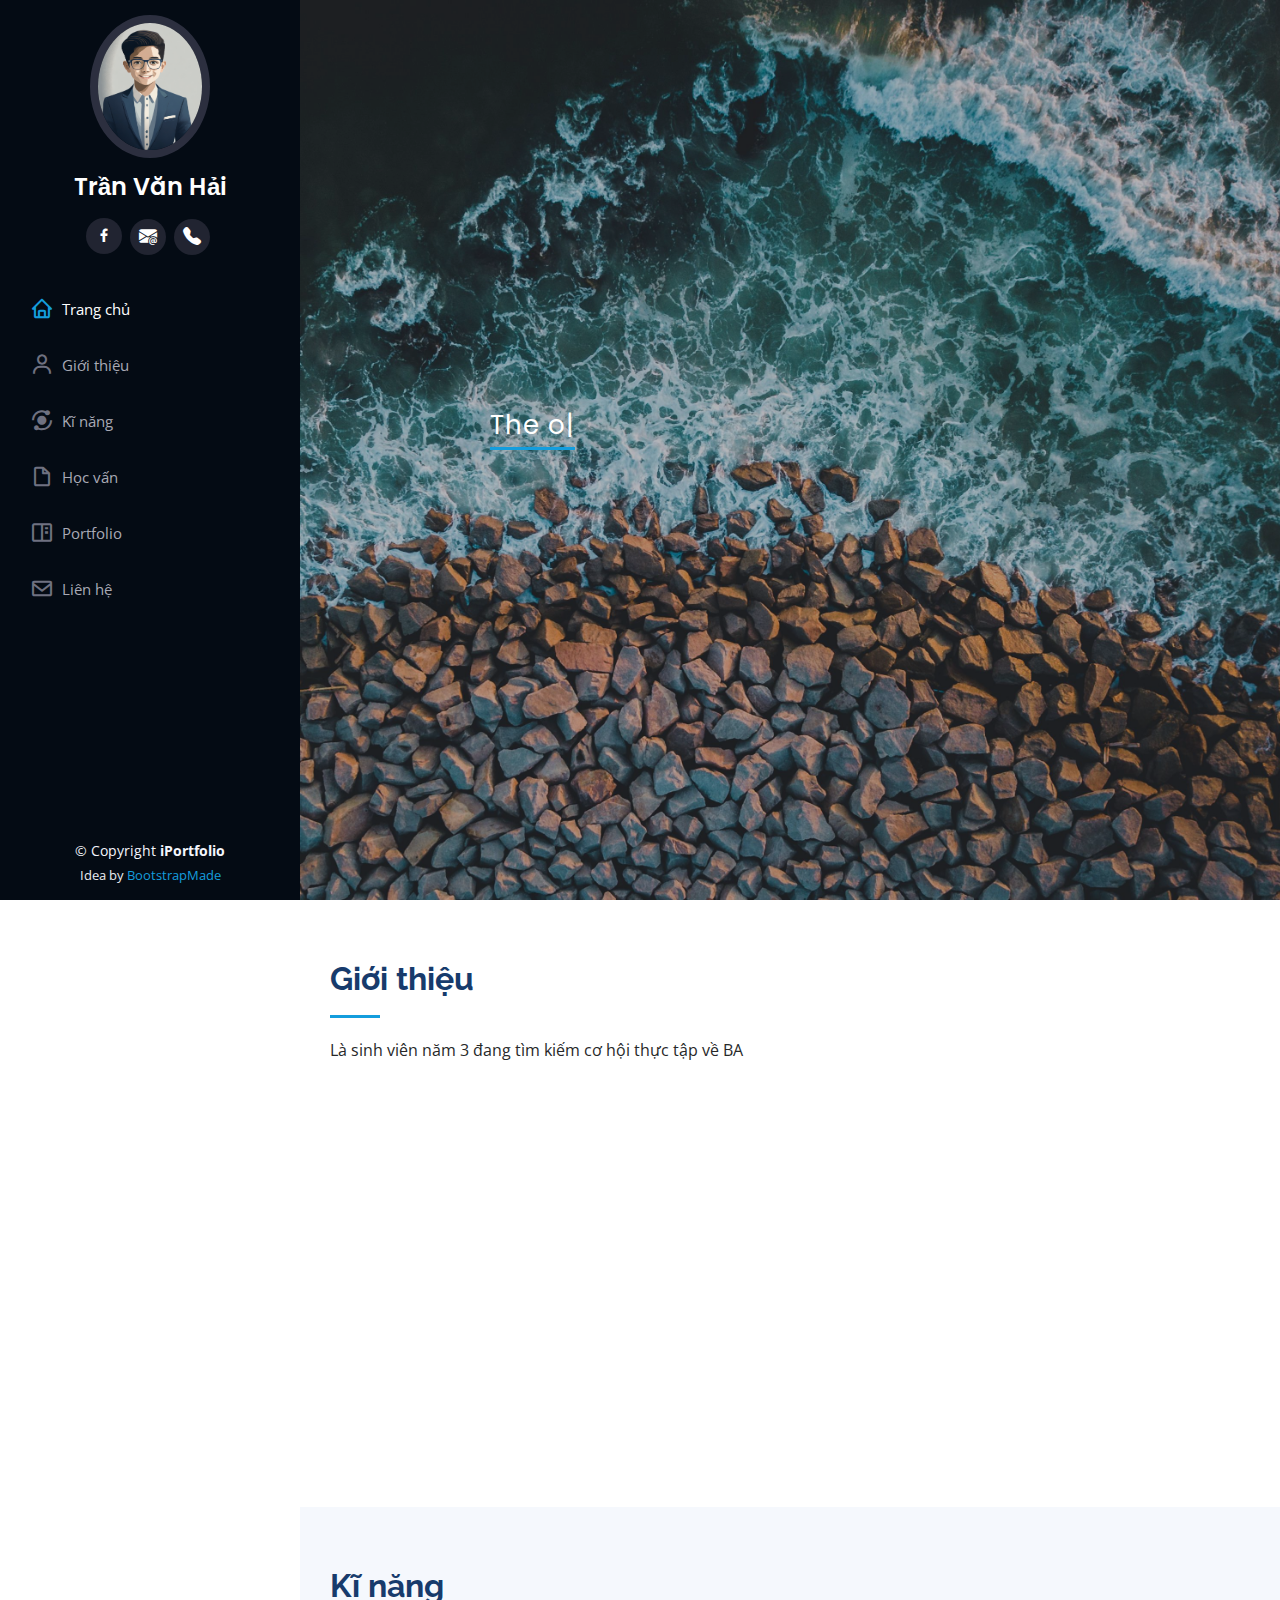
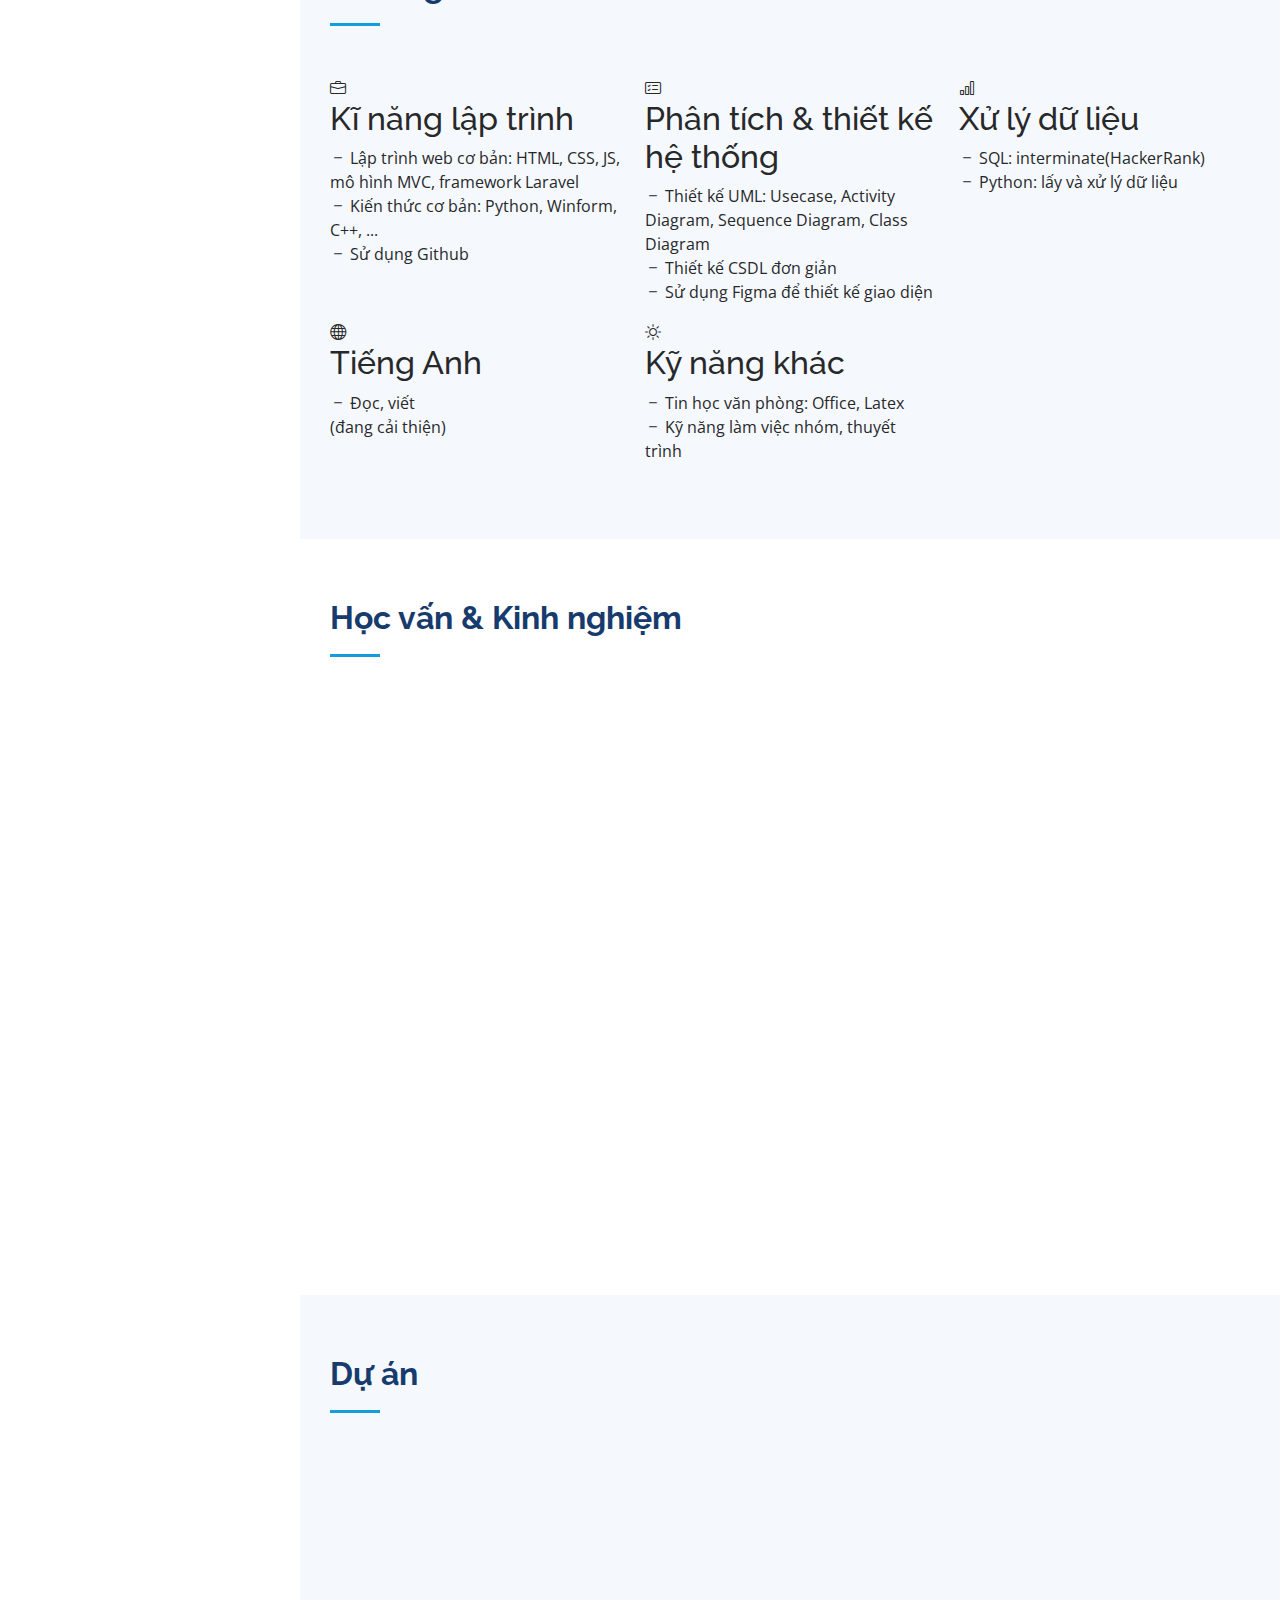
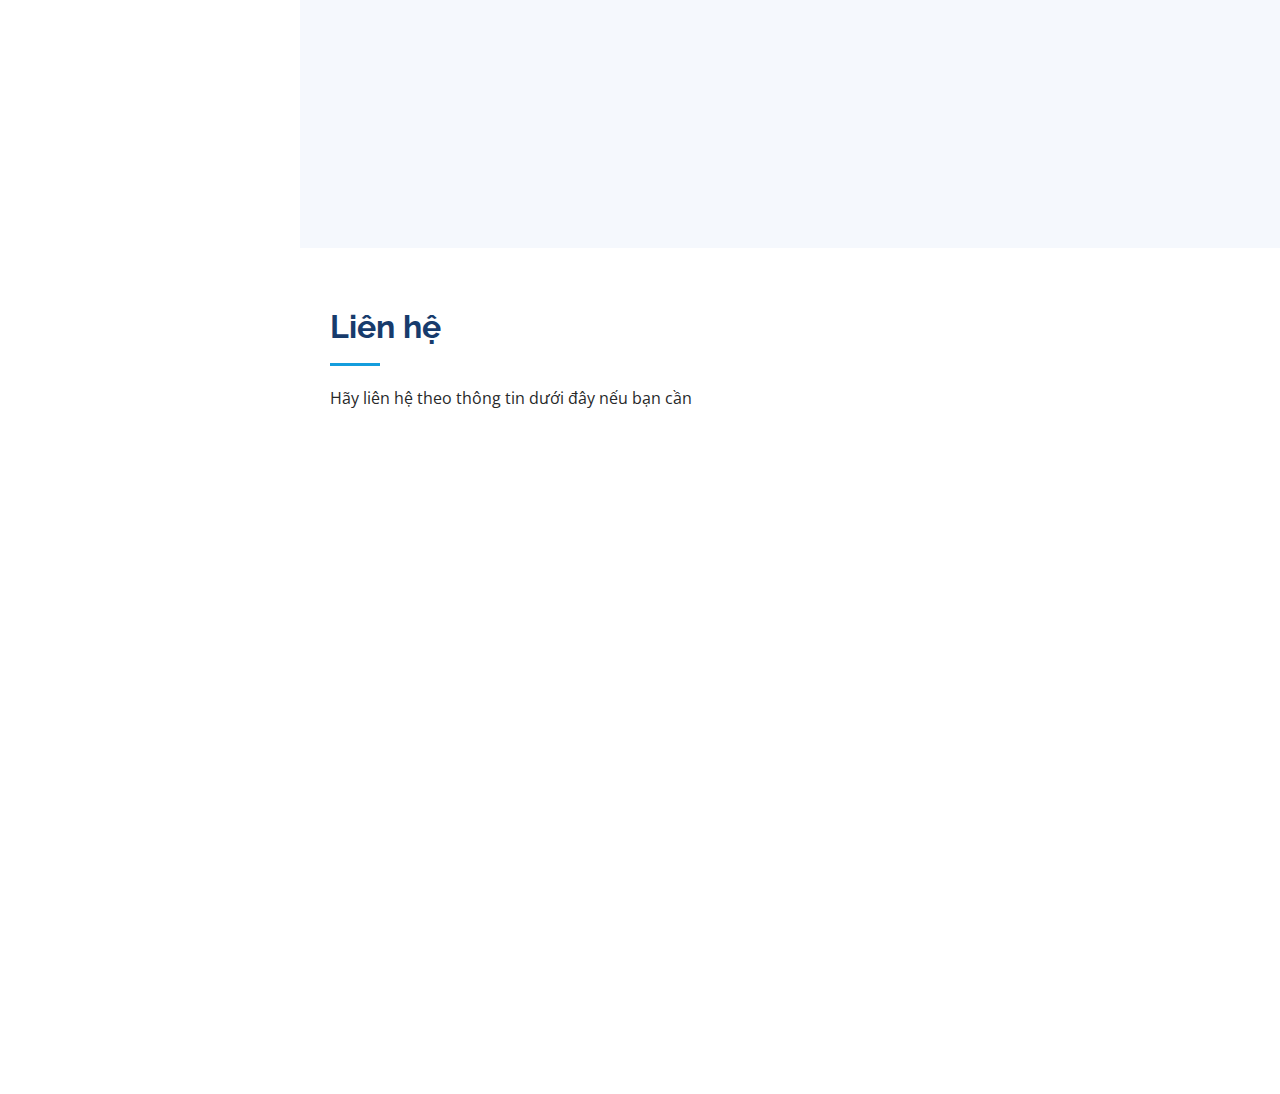
==== commit bb315c84: "add portfolio" ====
--- a/index.html
+++ b/index.html
@@ -45,7 +45,7 @@
     <div class="d-flex flex-column">
 
       <div class="profile">
-        <img src="assets/img/anh.jpg" alt="" class="img-fluid rounded-circle">
+        <img src="assets/img/avatar.png" alt="" class="img-fluid rounded-circle">
         <h1 class="text-light"><a href="index.html">Trần Văn Hải</a></h1>
         <div class="social-links mt-3 text-center">
           <a href="https://www.facebook.com/tranhai7915/" class="facebook"><i class="bx bxl-facebook"></i></a>
@@ -87,7 +87,7 @@
 
         <div class="row">
           <div class="col-lg-4" data-aos="fade-right">
-            <img src="assets/img/anh.jpg" class="img-fluid" alt="">
+            <img src="assets/img/avatar.png" class="img-fluid" alt="">
           </div>
           <div class="col-lg-8 pt-4 pt-lg-0 content" data-aos="fade-left">
             <h3>Intern ITBA</h3>
@@ -98,7 +98,7 @@
                   <li><i class="bi bi-chevron-right"></i> <strong>Họ tên</strong> <span>Trần Văn Hải</span></li>
                   <li><i class="bi bi-chevron-right"></i> <strong>Ngày sinh</strong> <span>01/05/2003</span></li>
                   <li><i class="bi bi-chevron-right"></i> <strong>SĐT</strong> <span>0356459056</span></li>
-                <li><i class="bi bi-chevron-right"></i> <strong>Email:</strong> <span>tranhai7915.com</span></li>
+                <li><i class="bi bi-chevron-right"></i> <strong>Email:</strong> <span>tranhai7915@gmail.com</span></li>
                   
                 </ul>
               </div>
@@ -273,7 +273,7 @@
               <img src="assets/img/portfolio/pttk.png" class="img-fluid" alt="">
               <div class="portfolio-links">
                 <a href="assets/img/portfolio/pttk.png" data-gallery="portfolioGallery" class="portfolio-lightbox" title="App 1"><i class="bx bx-plus"></i></a>
-                <a href="portfolio-details.html" title="More Details"><i class="bx bx-link"></i></a>
+                <a href="portfolio-details-pj1.html" title="More Details"><i class="bx bx-link"></i></a>
               </div>
             </div>
           </div>
@@ -284,7 +284,7 @@
               <img src="assets/img/portfolio/qlda.png" class="img-fluid" alt="">
               <div class="portfolio-links">
                 <a href="assets/img/portfolio/qlda.png" data-gallery="portfolioGallery" class="portfolio-lightbox" title="App 2"><i class="bx bx-plus"></i></a>
-                <a href="portfolio-details.html" title="More Details"><i class="bx bx-link"></i></a>
+                <a href="portfolio-details-pj2.html" title="More Details"><i class="bx bx-link"></i></a>
               </div>
             </div>
           </div>
@@ -315,7 +315,7 @@
               <img src="assets/img/portfolio/certify.png" class="img-fluid" alt="">
               <div class="portfolio-links">
                 <a href="assets/img/portfolio/certify.png" data-gallery="portfolioGallery" class="portfolio-lightbox" title="Card 1"><i class="bx bx-plus"></i></a>
-                <a href="portfolio-details.html" title="More Details"><i class="bx bx-link"></i></a>
+                <a href="portfolio-details-cer1.html" title="More Details"><i class="bx bx-link"></i></a>
               </div>
             </div>
           </div>
@@ -396,7 +396,7 @@
         <!-- You can delete the links only if you purchased the pro version. -->
         <!-- Licensing information: https://bootstrapmade.com/license/ -->
         <!-- Purchase the pro version with working PHP/AJAX contact form: https://bootstrapmade.com/iportfolio-bootstrap-portfolio-websites-template/ -->
-        Designed by <a href="https://bootstrapmade.com/">BootstrapMade</a>
+        Idea by <a href="https://bootstrapmade.com/">BootstrapMade</a>
       </div>
     </div>
   </footer><!-- End  Footer -->
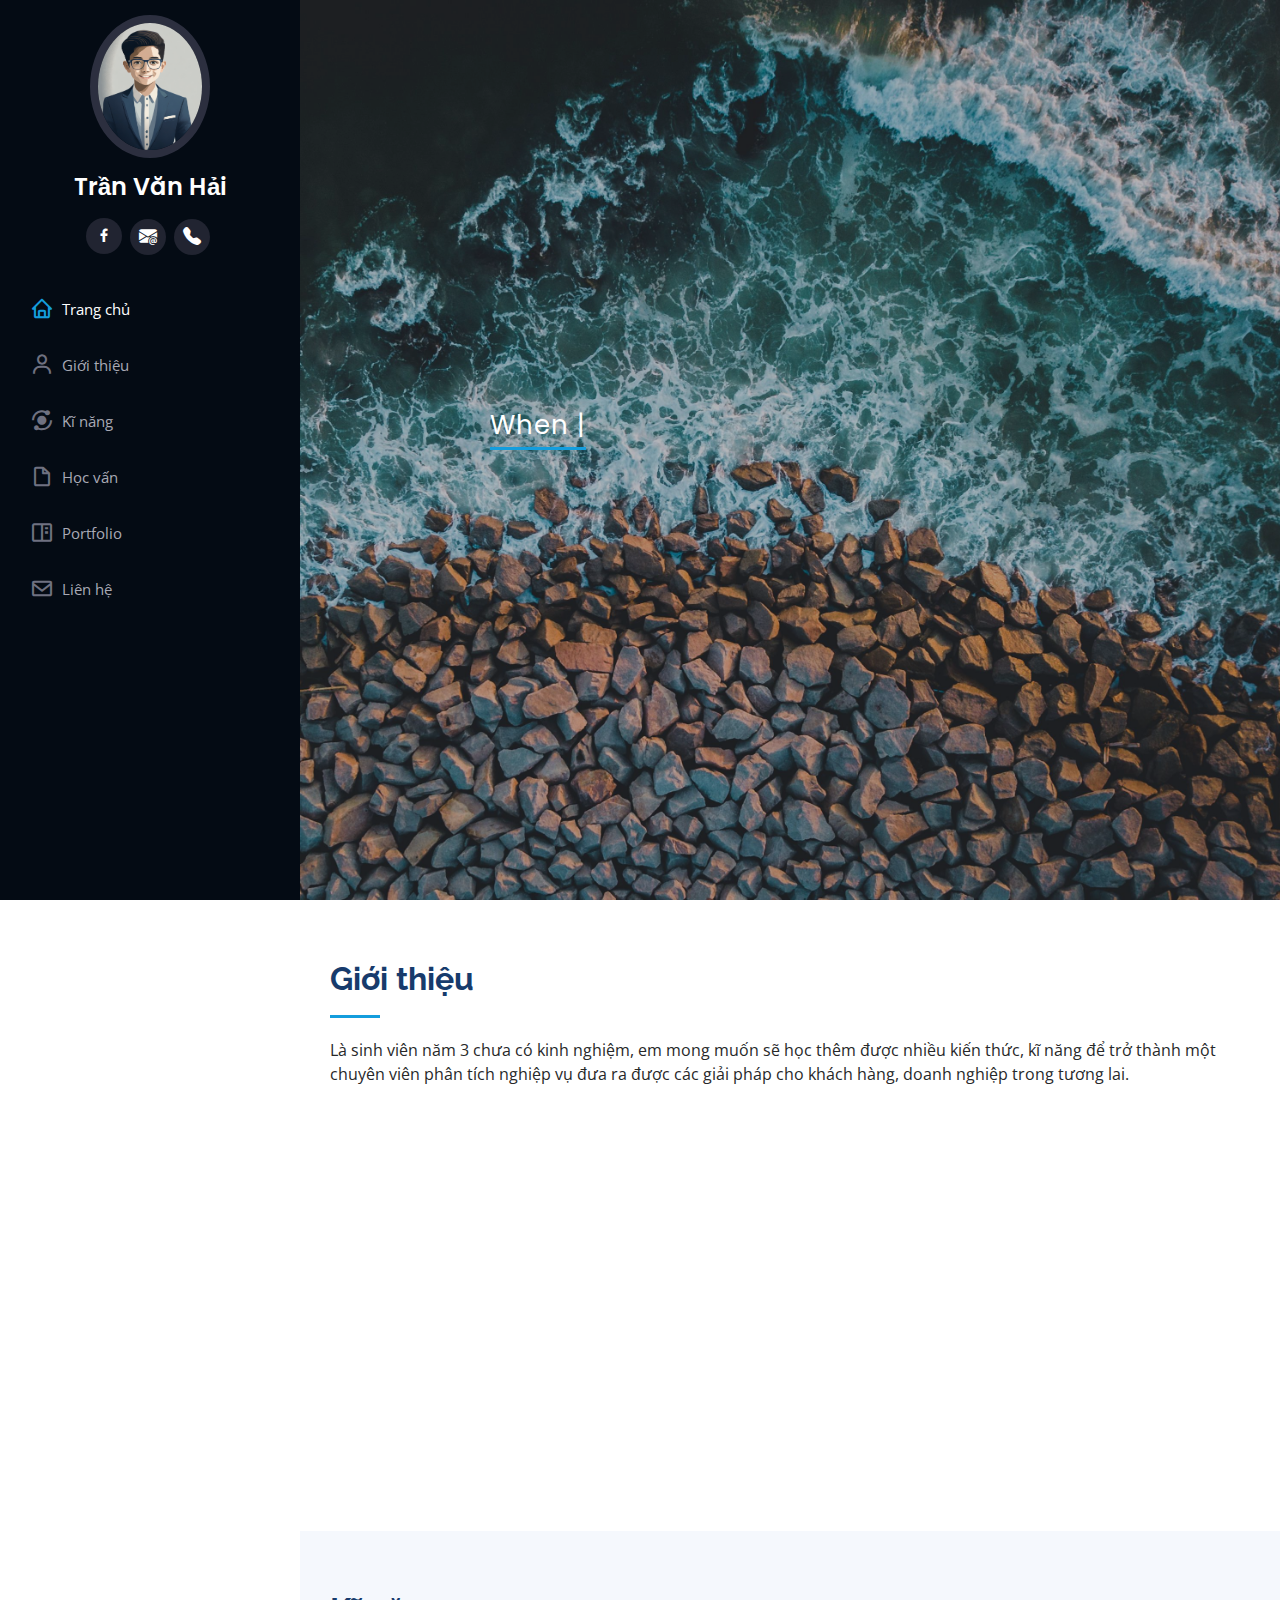
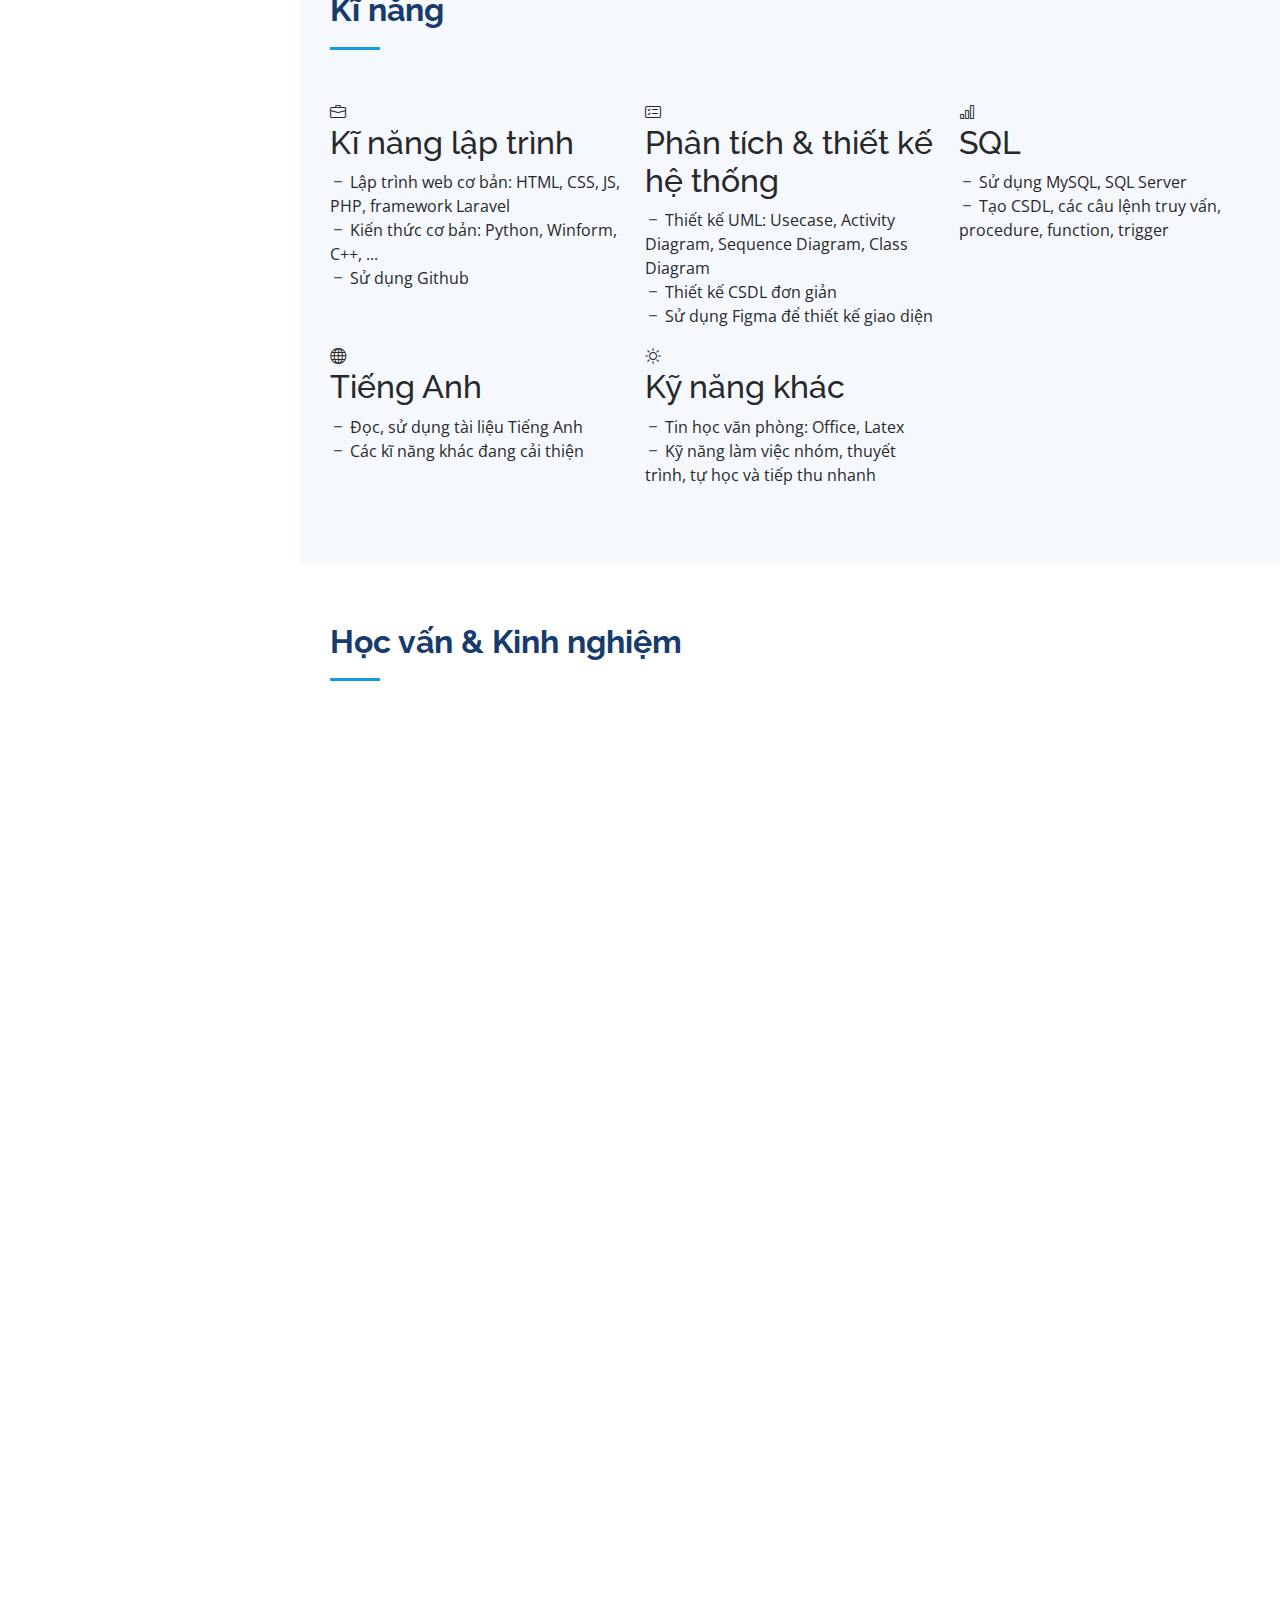
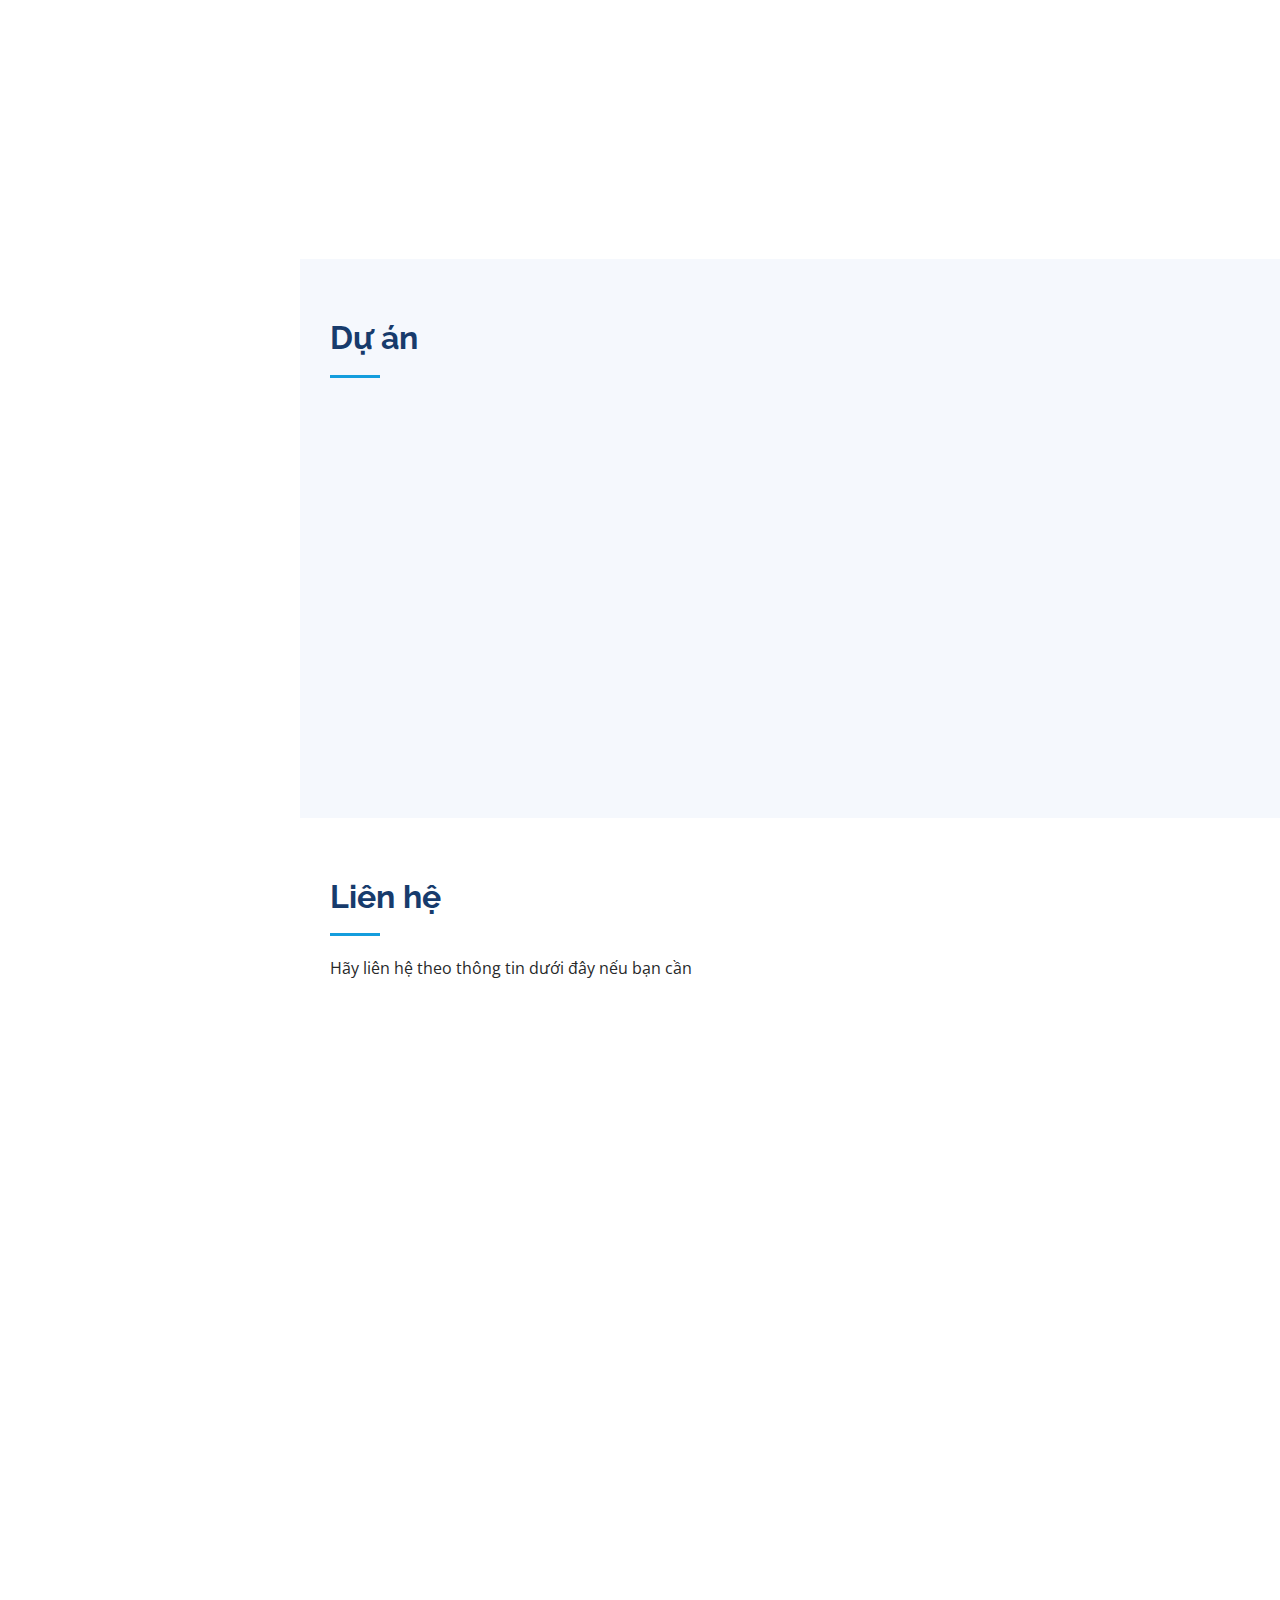
==== commit 8a7083a0: "upload: certificate DA" ====
--- a/index.html
+++ b/index.html
@@ -70,7 +70,7 @@
   <!-- ======= Hero Section ======= -->
   <section id="hero" class="d-flex flex-column justify-content-center align-items-center">
     <div class="hero-container" data-aos="fade-in">
-      <p> <span class="typed" data-typed-items="The only way to do great work is to love what you do."></span></p>
+      <p> <span class="typed" data-typed-items="When you want to give up, remember why you started."></span></p>
     </div>
   </section><!-- End Hero -->
 
@@ -82,7 +82,8 @@
 
         <div class="section-title">
           <h2>Giới thiệu</h2>
-          <p>Là sinh viên năm 3 đang tìm kiếm cơ hội thực tập về BA</p>
+          <p>Là sinh viên năm 3 chưa có kinh nghiệm, em mong muốn sẽ học thêm được nhiều kiến thức, kĩ năng để trở thành một
+        chuyên viên phân tích nghiệp vụ đưa ra được các giải pháp cho khách hàng, doanh nghiệp trong tương lai.</p>
         </div>
 
         <div class="row">
@@ -90,7 +91,7 @@
             <img src="assets/img/avatar.png" class="img-fluid" alt="">
           </div>
           <div class="col-lg-8 pt-4 pt-lg-0 content" data-aos="fade-left">
-            <h3>Intern ITBA</h3>
+            <h3>INTERN ITBA</h3>
             
             <div class="row">
               <div class="col-lg-6">
@@ -106,7 +107,7 @@
                 <ul>
                   <li><i class="bi bi-chevron-right"></i> <strong>Đại học:</strong> <span>Đại học Thủy Lợi</span></li>
                     <li><i class="bi bi-chevron-right"></i> <strong>Ngành:</strong> <span>Hệ thống thông tin</span></li>
-                <li><i class="bi bi-chevron-right"></i> <strong>Nơi ở hiện tại:</strong> <span>Hà Nội</span></li>
+                <li><i class="bi bi-chevron-right"></i> <strong>Nơi ở hiện tại:</strong> <span>Thái Hà, Đống Đa, Hà Nội</span></li>
                 </ul>
               </div>
             </div>
@@ -132,7 +133,7 @@
                         <div class="service-content">
                             <h2 class="s-title">Kĩ năng lập trình</h2>
                             <p class="s-description">
-                                <i class="bi bi-dash"></i> Lập trình web cơ bản: HTML, CSS, JS, mô hình MVC, framework Laravel<br>
+                                <i class="bi bi-dash"></i> Lập trình web cơ bản: HTML, CSS, JS, PHP, framework Laravel<br>
                                 <i class="bi bi-dash"></i> Kiến thức cơ bản: Python, Winform, C++, ...<br>
                                 <i class="bi bi-dash"></i> Sử dụng Github
                             </p>
@@ -160,10 +161,10 @@
                             <span class="ico-circle"><i class="bi bi-bar-chart"></i></span>
                         </div>
                         <div class="service-content">
-                            <h2 class="s-title">Xử lý dữ liệu </h2>
+                            <h2 class="s-title">SQL</h2>
                             <p class="s-description ">
-                                <i class="bi bi-dash"></i> SQL: interminate(HackerRank) <br>
-                                <i class="bi bi-dash"></i> Python: lấy và xử lý dữ liệu<br>                               
+                                <i class="bi bi-dash"></i> Sử dụng MySQL, SQL Server <br>
+                                <i class="bi bi-dash"></i> Tạo CSDL, các câu lệnh truy vấn, procedure, function, trigger<br>                               
                             </p>
                         </div>
                     </div>
@@ -176,8 +177,8 @@
                         <div class="service-content">
                             <h2 class="s-title">Tiếng Anh</h2>
                             <p class="s-description ">
-                                <i class="bi bi-dash"></i> Đọc, viết <br>
-                                (đang cải thiện)
+                                <i class="bi bi-dash"></i> Đọc, sử dụng tài liệu Tiếng Anh <br>
+                                <i class="bi bi-dash"></i> Các kĩ năng khác đang cải thiện <br>
                             </p>
                         </div>
                     </div>
@@ -191,7 +192,7 @@
                             <h2 class="s-title">Kỹ năng khác</h2>
                             <p class="s-description ">
                                 <i class="bi bi-dash"></i> Tin học văn phòng: Office, Latex <br>
-                                <i class="bi bi-dash"></i> Kỹ năng làm việc nhóm, thuyết trình<br>
+                                <i class="bi bi-dash"></i> Kỹ năng làm việc nhóm, thuyết trình, tự học và tiếp thu nhanh<br>
                             </p>
                         </div>
                     </div>
@@ -212,8 +213,28 @@
           <div class="col-lg-6" data-aos="fade-up">
             <h3 class="resume-title">Học vấn</h3>
             <div class="resume-item">
+                <h4>Đại học Thủy Lợi</h4>
+                <h5>2021 - nay</h5>
+                <p><em>Chuyên Ngành: Hệ thống thông tin</em></p>
+                <ul>
+                    <li>GPA: 3.5/4.0</li>
+                </ul>
+            </div>           
+          </div>
+
+          <div class="col-lg-6" data-aos="fade-up" data-aos-delay="100">
+            <h3 class="resume-title">Kinh nghiệm & Chứng chỉ</h3>
+            <div class="resume-item">
+              <h4>SQL HackerRank</h4>
+              <h5>2023</h5>
+              <p><em>SQL (Basic) </em></p>
+              <ul>
+                <li>Nắm được các câu lệnh liên quan tới: DDL, DML và DQL</li>
+              </ul>
+            </div>
+            <div class="resume-item">
                 <h4>Business Analysis Fundamentals</h4>
-                <h5>09/2023 - nay</h5>
+                <h5>2023</h5>
                 <p><em>Udemy</em></p>
                 <ul>
                     <li>Tìm hiểu về các khái niệm cơ bản trong BA</li>
@@ -223,26 +244,25 @@
                 </ul>
             </div>
             <div class="resume-item">
-              <h4>Đại học Thủy Lợi</h4>
-              <h5>2021 - nay</h5>
-              <p><em>Chuyên Ngành: Hệ thống thông tin</em></p>
-              <ul>
-                <li>GPA: 3.47/4</li>
-              </ul>
-            </div>
-          </div>
-
-          <div class="col-lg-6" data-aos="fade-up" data-aos-delay="100">
-            <h3 class="resume-title">Kinh nghiệm & Chứng chỉ</h3>
+                <h4>Google Data Analytics Professional Certificate</h4>
+                <h5>2023 - nay</h5>
+                <p><em>Google </em></p>
+                <ul>
+                    <li>Learn key analytical skills (data cleaning, analysis, & visualization) and tools (spreadsheets, SQL, R programming,
+                    Tableau)</li>
+                    <li>Learn how to visualize and present data findings in dashboards, presentations and commonly used visualization platforms</li>
+                </ul>
+            </div>
             <div class="resume-item">
-              <h4>SQL HackerRank</h4>
-              <h5>2022-2023</h5>
-              <p><em>SQL (intermediate) </em></p>
-              <ul>
-                <li>Nắm được các câu lệnh liên quan tới: DDL và DML</li>
-              </ul>
-            </div>
-          </div>
+                <h4>Google Business Intelligence Professional Certificate</h4>
+                <h5>2023 - nay</h5>
+                <p><em>Google </em></p>
+                <ul>
+                    <li>(Chưa hoàn thành)</li>
+                </ul>
+            </div>
+          </div>
+
         </div>
 
       </div>
@@ -279,7 +299,7 @@
           </div>
 
 
-          <div class="col-lg-4 col-md-6 portfolio-item filter-app mt-5">
+          <!-- <div class="col-lg-4 col-md-6 portfolio-item filter-app mt-5">
             <div class="portfolio-wrap">
               <img src="assets/img/portfolio/qlda.png" class="img-fluid" alt="">
               <div class="portfolio-links">
@@ -287,7 +307,7 @@
                 <a href="portfolio-details-pj2.html" title="More Details"><i class="bx bx-link"></i></a>
               </div>
             </div>
-          </div>
+          </div> -->
 
           <!-- <div class="col-lg-4 col-md-6 portfolio-item filter-card">
             <div class="portfolio-wrap">
@@ -319,6 +339,17 @@
               </div>
             </div>
           </div>
+
+        <div class="col-lg-4 col-md-6 portfolio-item filter-card">
+            <div class="portfolio-wrap">
+                <img src="assets/img/portfolio/DA.png" class="img-fluid" alt="">
+                <div class="portfolio-links">
+                    <a href="assets/img/portfolio/DA.png" data-gallery="portfolioGallery" class="portfolio-lightbox"
+                        title="Card 1"><i class="bx bx-plus"></i></a>
+                    <a href="portfolio-details-cer2.html" title="More Details"><i class="bx bx-link"></i></a>
+                </div>
+            </div>
+        </div>
 
           <!-- <div class="col-lg-4 col-md-6 portfolio-item filter-card">
             <div class="portfolio-wrap">
@@ -352,19 +383,19 @@
                     <div class="address">
                         <i class="bi bi-geo-alt"></i>
                         <h4>Địa chỉ:</h4>
-                        <p>252 Tây Sơn, Trung Liệt, Đống Đa, Hà Nội</p>
+                        <p>Thái Hà, Trung Liệt, Đống Đa, Hà Nội</p>
                     </div>
                     
                     <div class="email">
                         <i class="bi bi-envelope"></i>
                         <h4>Email:</h4>
-                        <p>tranhai****@gmail.com</p>
+                        <p>tranhai7915@gmail.com</p>
                     </div>
                     
                     <div class="phone">
                         <i class="bi bi-phone"></i>
                         <h4>Call:</h4>
-                        <p>0356459***</p>
+                        <p>0356459056</p>
                     </div>
                 </div>
                 <div class="col-lg-6">
@@ -386,20 +417,13 @@
   </main><!-- End #main -->
 
   <!-- ======= Footer ======= -->
-  <footer id="footer">
+  <!-- <footer id="footer">
     <div class="container">
       <div class="copyright">
         &copy; Copyright <strong><span>iPortfolio</span></strong>
       </div>
-      <div class="credits">
-        <!-- All the links in the footer should remain intact. -->
-        <!-- You can delete the links only if you purchased the pro version. -->
-        <!-- Licensing information: https://bootstrapmade.com/license/ -->
-        <!-- Purchase the pro version with working PHP/AJAX contact form: https://bootstrapmade.com/iportfolio-bootstrap-portfolio-websites-template/ -->
-        Idea by <a href="https://bootstrapmade.com/">BootstrapMade</a>
-      </div>
     </div>
-  </footer><!-- End  Footer -->
+  </footer> -->
 
   <a href="#" class="back-to-top d-flex align-items-center justify-content-center"><i class="bi bi-arrow-up-short"></i></a>
 
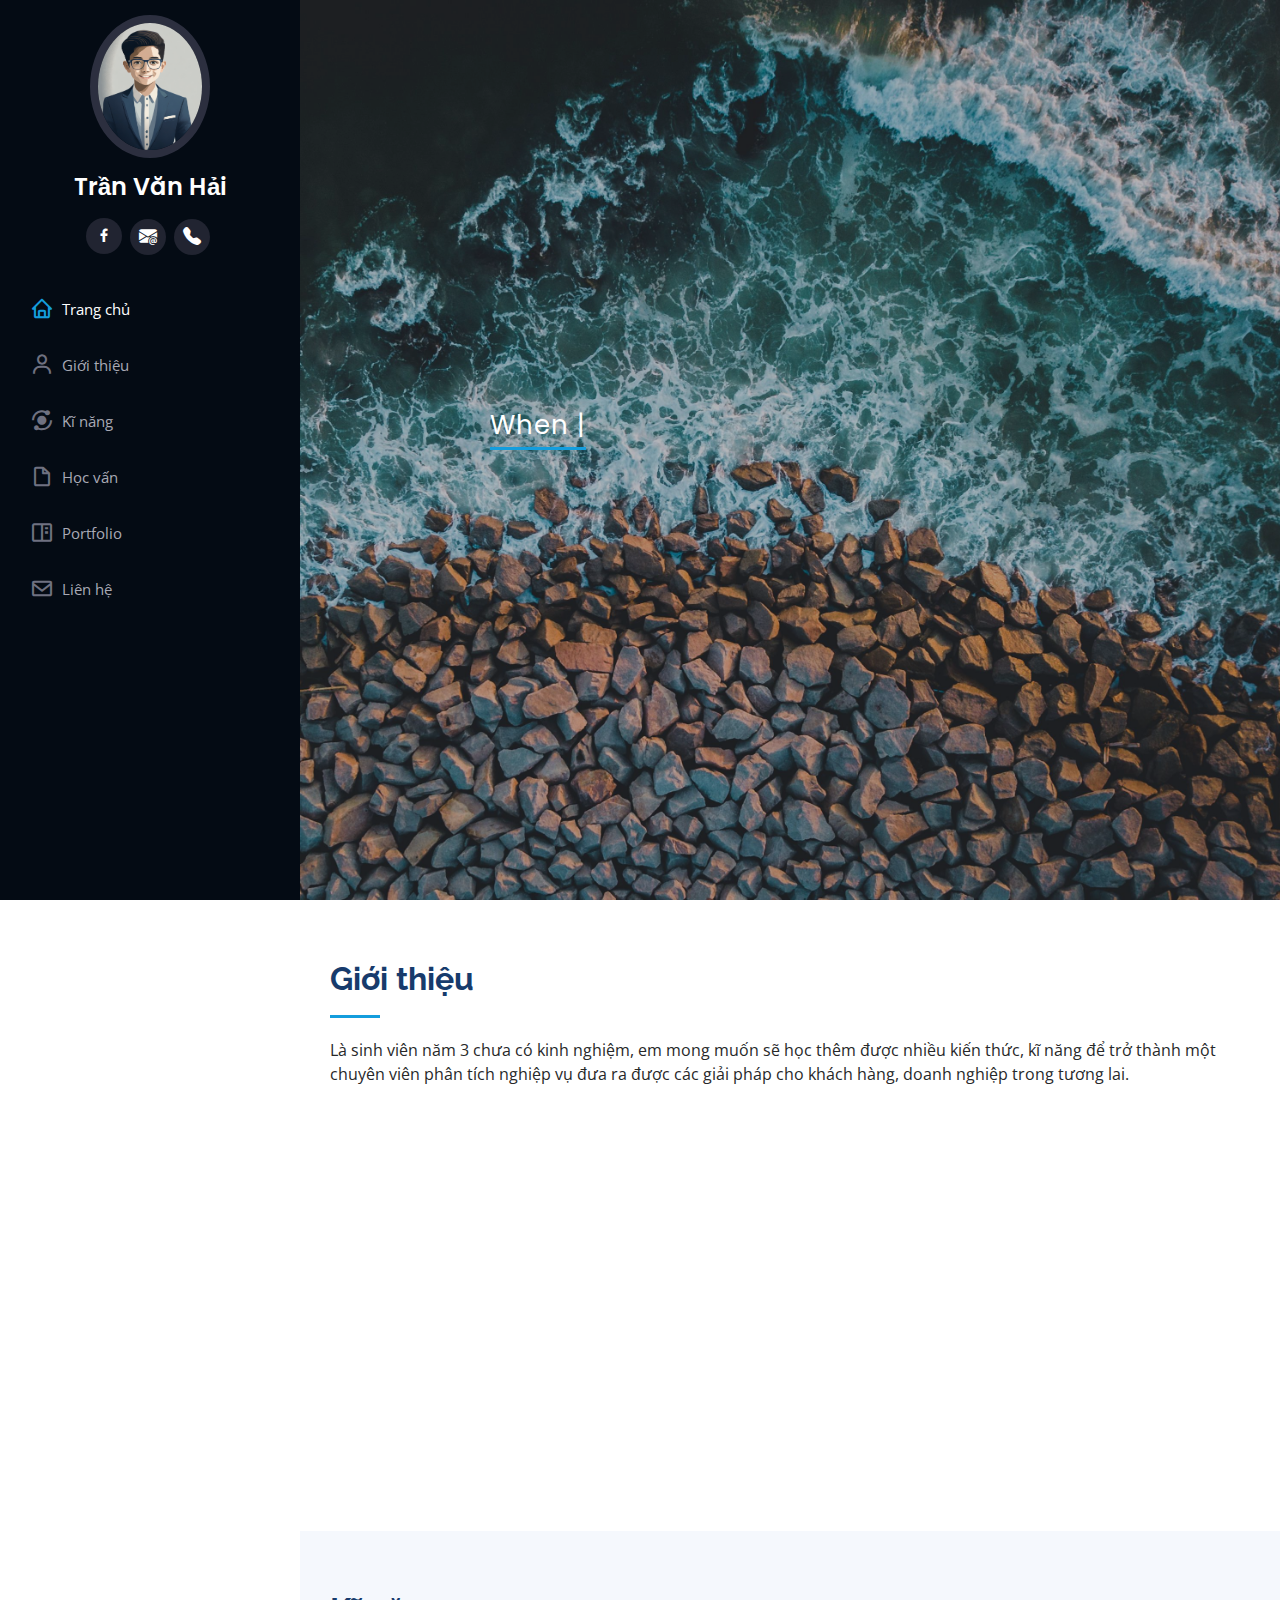
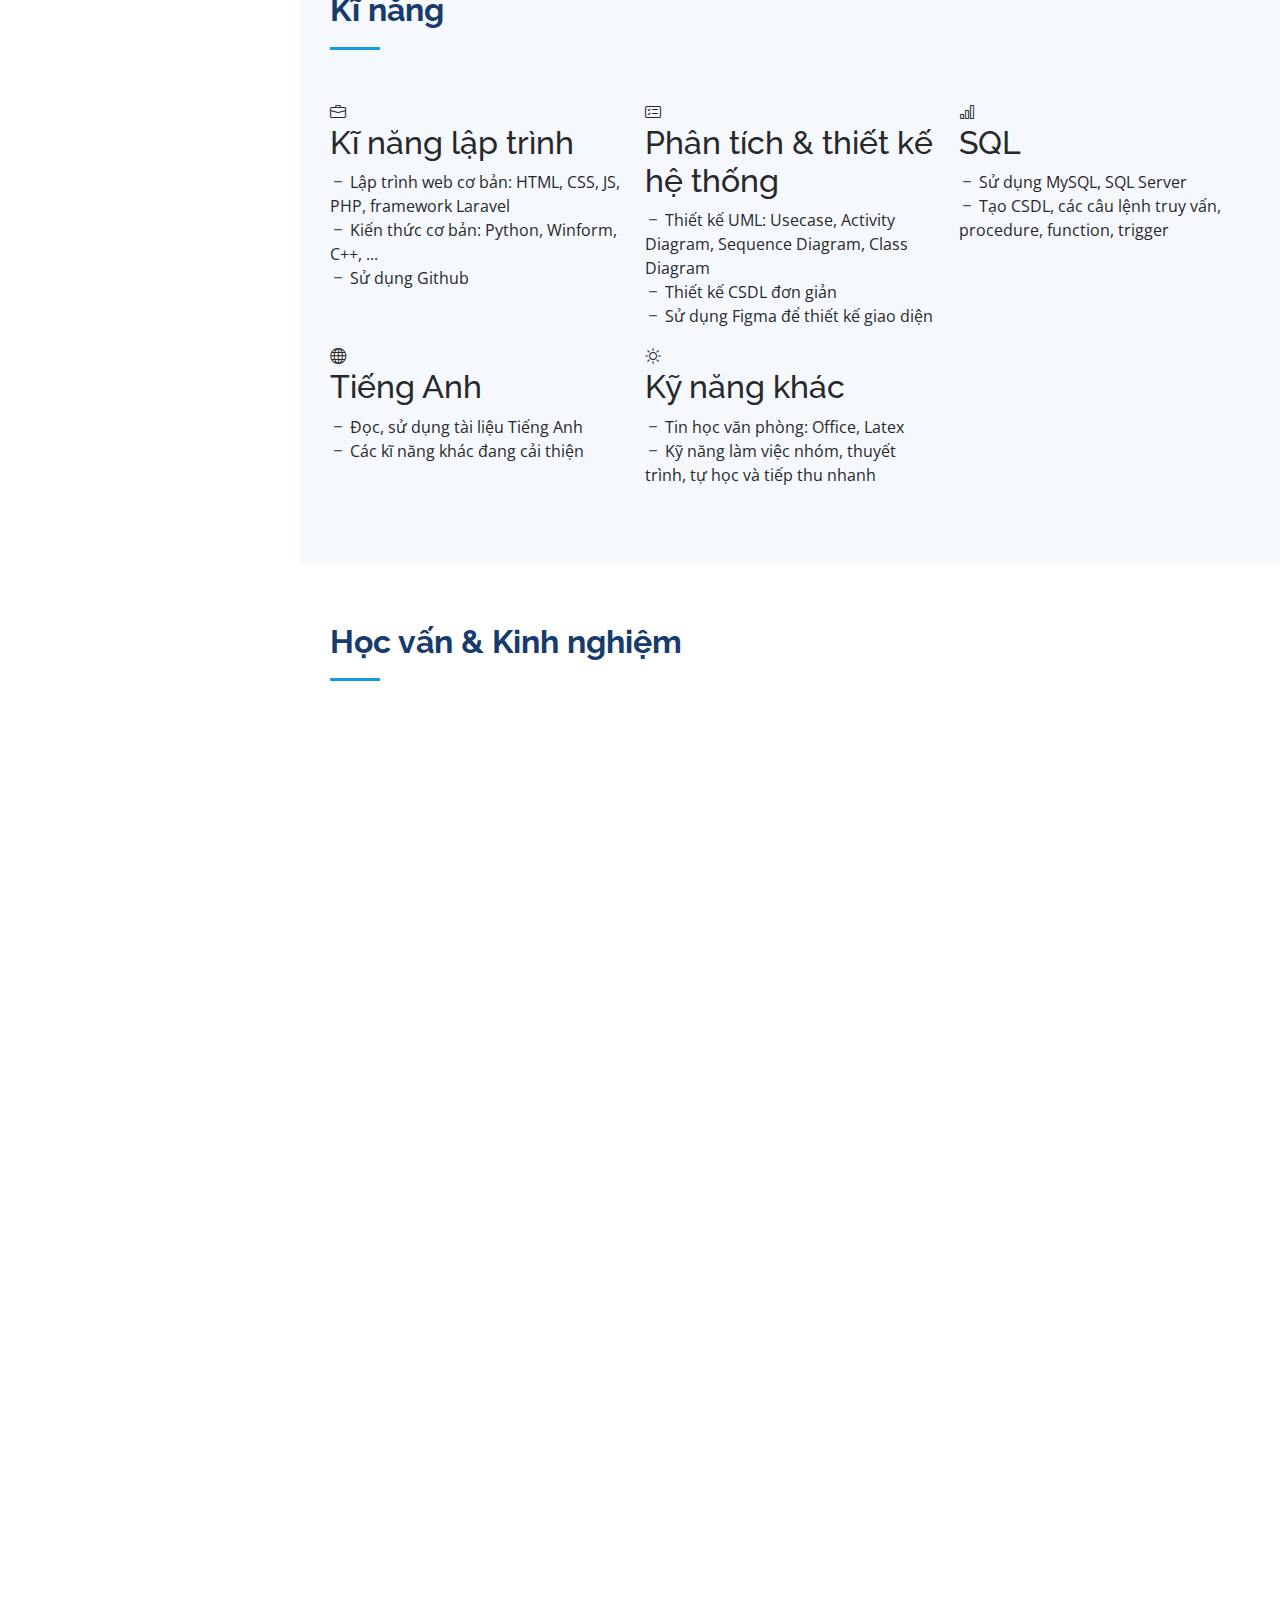
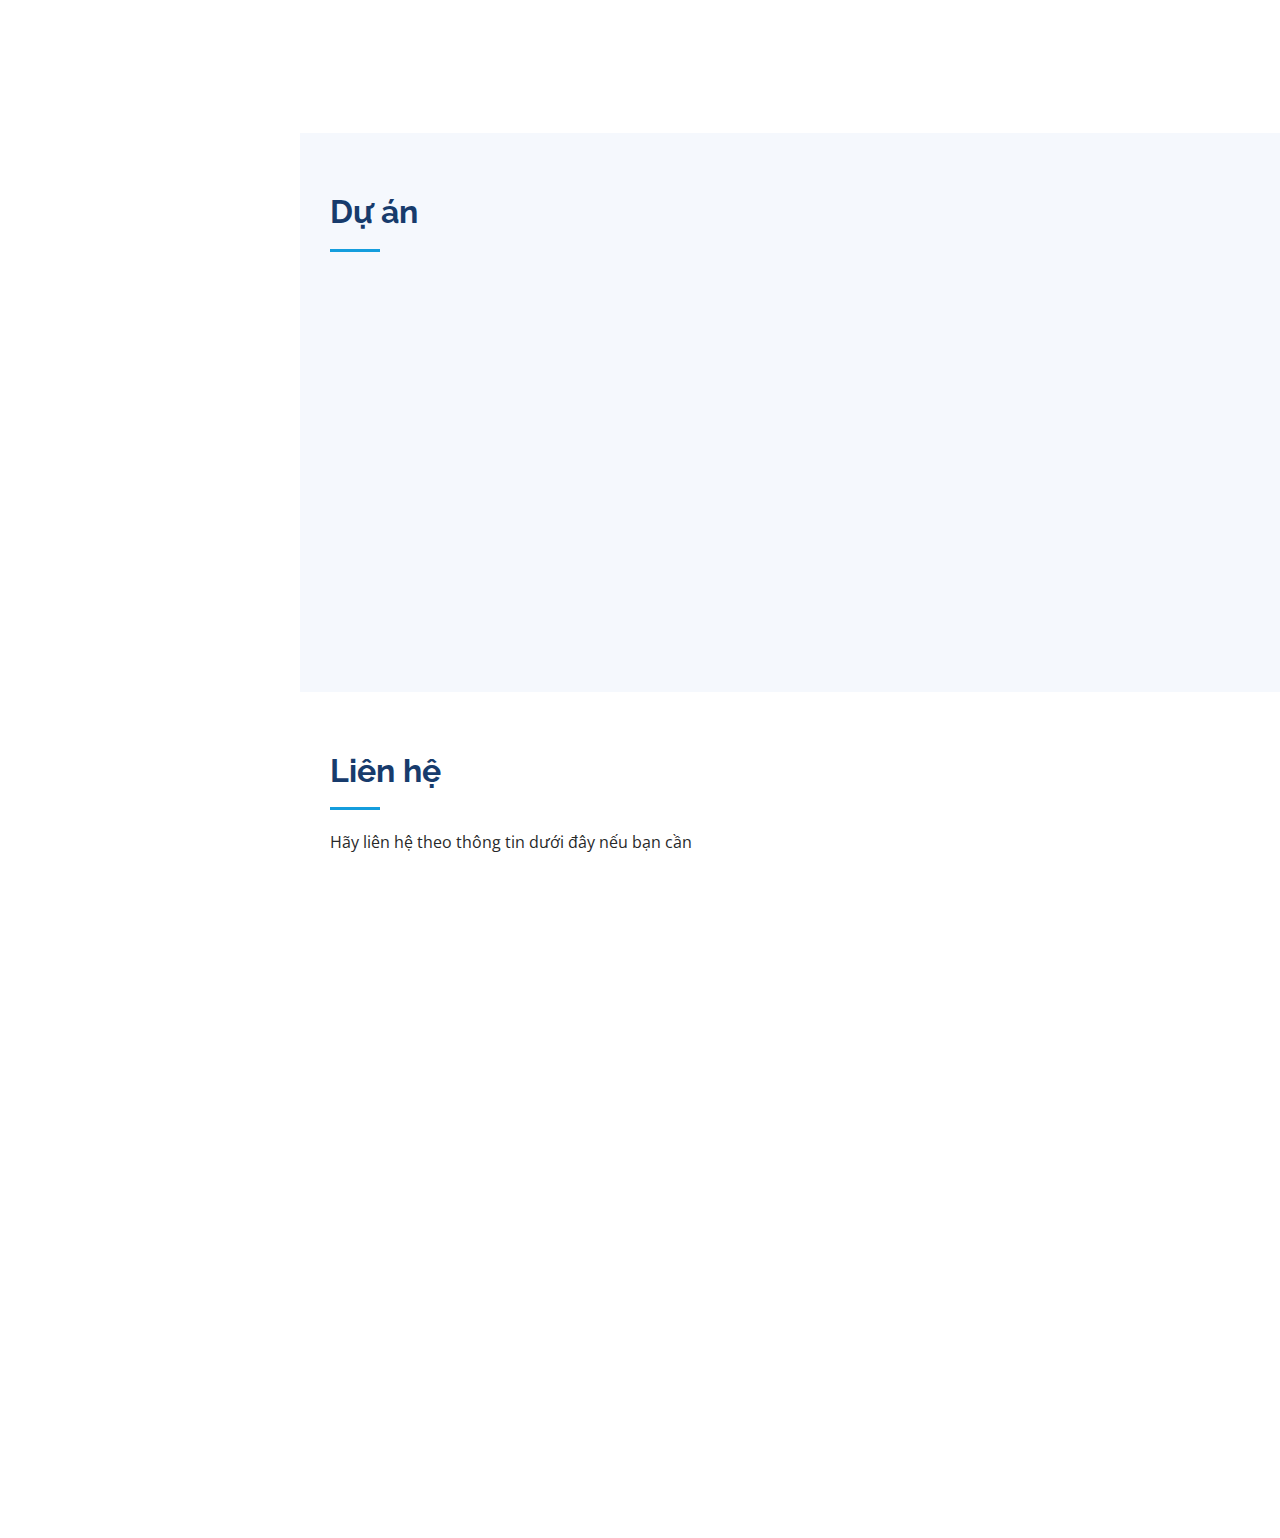
==== commit 4d7da626: "update" ====
--- a/index.html
+++ b/index.html
@@ -210,62 +210,57 @@
         </div>
 
         <div class="row">
-          <div class="col-lg-6" data-aos="fade-up">
-            <h3 class="resume-title">Học vấn</h3>
-            <div class="resume-item">
-                <h4>Đại học Thủy Lợi</h4>
-                <h5>2021 - nay</h5>
-                <p><em>Chuyên Ngành: Hệ thống thông tin</em></p>
-                <ul>
-                    <li>GPA: 3.5/4.0</li>
-                </ul>
-            </div>           
-          </div>
-
-          <div class="col-lg-6" data-aos="fade-up" data-aos-delay="100">
-            <h3 class="resume-title">Kinh nghiệm & Chứng chỉ</h3>
-            <div class="resume-item">
-              <h4>SQL HackerRank</h4>
-              <h5>2023</h5>
-              <p><em>SQL (Basic) </em></p>
-              <ul>
-                <li>Nắm được các câu lệnh liên quan tới: DDL, DML và DQL</li>
-              </ul>
-            </div>
-            <div class="resume-item">
-                <h4>Business Analysis Fundamentals</h4>
-                <h5>2023</h5>
-                <p><em>Udemy</em></p>
-                <ul>
-                    <li>Tìm hiểu về các khái niệm cơ bản trong BA</li>
-                    <li>Cái nhìn tổng quan về các biểu đồ</li>
-                    <li>Những điều cơ bản về yêu cầu dự án và các kĩ thuật phổ biến để thu nhập yêu cầu từ các bên liên quan</li>
-                    <li>Các mô hình khi làm dự án: Waterfall, Alige,...</li>
-                </ul>
-            </div>
-            <div class="resume-item">
-                <h4>Google Data Analytics Professional Certificate</h4>
-                <h5>2023 - nay</h5>
-                <p><em>Google </em></p>
-                <ul>
-                    <li>Learn key analytical skills (data cleaning, analysis, & visualization) and tools (spreadsheets, SQL, R programming,
-                    Tableau)</li>
-                    <li>Learn how to visualize and present data findings in dashboards, presentations and commonly used visualization platforms</li>
-                </ul>
-            </div>
-            <div class="resume-item">
-                <h4>Google Business Intelligence Professional Certificate</h4>
-                <h5>2023 - nay</h5>
-                <p><em>Google </em></p>
-                <ul>
-                    <li>(Chưa hoàn thành)</li>
-                </ul>
-            </div>
-          </div>
-
-        </div>
-
-      </div>
+            <div class="col-lg-6" data-aos="fade-up" data-aos-delay="100">
+                <h3 class="resume-title">Học vấn & Chứng chỉ</h3>
+                <div class="resume-item">
+                    <h4>Đại học Thủy Lợi</h4>
+                    <h5>2021 - nay</h5>
+                    <p><em>Chuyên Ngành: Hệ thống thông tin</em></p>
+                    <ul>
+                        <li>GPA: 3.5/4.0</li>
+                    </ul>
+                </div>
+                <div class="resume-item">
+                    <h4>SQL HackerRank</h4>
+                    <h5>2023</h5>
+                    <p><em>SQL (Basic) </em></p>
+                    <ul>
+                        <li>Nắm được các câu lệnh liên quan tới: DDL, DML và DQL</li>
+                    </ul>
+                </div>
+                <div class="resume-item">
+                    <h4>Google Data Analytics Professional Certificate</h4>
+                    <h5>2023 - 4/2024</h5>
+                    <p><em>Google </em></p>
+                    <ul>
+                        <li>Học các kỹ năng phân tích quan trọng (data cleaning, analysis, & visualization) và các công cụ (spreadsheets, SQL, R programming, Tableau)</li>
+                        <li>Học cách trình bày các insight từ dữ liệu bằng báo cáo, bài thuyết trình hay các nền tảng trực quan hóa phổ biến.</li>
+                    </ul>
+                </div>
+                <div class="resume-item">
+                    <h4>Google Business Intelligence Professional Certificate</h4>
+                    <h5>2023 - nay</h5>
+                    <p><em>Google </em></p>
+                    <ul>
+                        <li>(Chưa hoàn thành)</li>
+                    </ul>
+                </div>
+            </div>
+        
+            <div class="col-lg-6" data-aos="fade-up" data-aos-delay="100">
+                <h3 class="resume-title">Kinh nghiệm</h3>
+                <div class="resume-item">
+                    <h4>Luklak</h4>
+                    <h5>3/2024 - nay</h5>
+                    <p><em>BA Intern</em></p>
+                    <ul>
+                        <li>Trao đổi, tiếp nhận quy trình và triển khai hệ thống cho khách hàng</li>
+                        <li>Tự động hóa, kết nối hệ thống với các bên thứ 3 qua n8n</li>
+                        <li>Tìm hiểu, phân tích yêu cầu từ các bên để cải tiến và phát triển hệ thống</li>
+                    </ul>
+                </div>
+            </div>
+        </div>
     </section><!-- End Resume Section -->
 
     <!-- ======= Portfolio Section ======= -->
@@ -309,27 +304,6 @@
             </div>
           </div> -->
 
-          <!-- <div class="col-lg-4 col-md-6 portfolio-item filter-card">
-            <div class="portfolio-wrap">
-              <img src="assets/img/portfolio/portfolio-4.jpg" class="img-fluid" alt="">
-              <div class="portfolio-links">
-                <a href="assets/img/portfolio/portfolio-4.jpg" data-gallery="portfolioGallery" class="portfolio-lightbox" title="Card 2"><i class="bx bx-plus"></i></a>
-                <a href="portfolio-details.html" title="More Details"><i class="bx bx-link"></i></a>
-              </div>
-            </div>
-          </div> -->
-
-
-          <!-- <div class="col-lg-4 col-md-6 portfolio-item filter-app">
-            <div class="portfolio-wrap">
-              <img src="assets/img/portfolio/portfolio-6.jpg" class="img-fluid" alt="">
-              <div class="portfolio-links">
-                <a href="assets/img/portfolio/portfolio-6.jpg" data-gallery="portfolioGallery" class="portfolio-lightbox" title="App 3"><i class="bx bx-plus"></i></a>
-                <a href="portfolio-details.html" title="More Details"><i class="bx bx-link"></i></a>
-              </div>
-            </div>
-          </div> -->
-
           <div class="col-lg-4 col-md-6 portfolio-item filter-card">
             <div class="portfolio-wrap">
               <img src="assets/img/portfolio/certify.png" class="img-fluid" alt="">
@@ -340,26 +314,17 @@
             </div>
           </div>
 
-        <div class="col-lg-4 col-md-6 portfolio-item filter-card">
-            <div class="portfolio-wrap">
-                <img src="assets/img/portfolio/DA.png" class="img-fluid" alt="">
-                <div class="portfolio-links">
-                    <a href="assets/img/portfolio/DA.png" data-gallery="portfolioGallery" class="portfolio-lightbox"
-                        title="Card 1"><i class="bx bx-plus"></i></a>
-                    <a href="portfolio-details-cer2.html" title="More Details"><i class="bx bx-link"></i></a>
-                </div>
-            </div>
-        </div>
-
-          <!-- <div class="col-lg-4 col-md-6 portfolio-item filter-card">
-            <div class="portfolio-wrap">
-              <img src="assets/img/portfolio/portfolio-8.jpg" class="img-fluid" alt="">
-              <div class="portfolio-links">
-                <a href="assets/img/portfolio/portfolio-8.jpg" data-gallery="portfolioGallery" class="portfolio-lightbox" title="Card 3"><i class="bx bx-plus"></i></a>
-                <a href="portfolio-details.html" title="More Details"><i class="bx bx-link"></i></a>
-              </div>
-            </div>
-          </div> -->
+            <div class="col-lg-4 col-md-6 portfolio-item filter-card">
+                <div class="portfolio-wrap">
+                    <img src="assets/img/portfolio/DA.png" class="img-fluid" alt="">
+                    <div class="portfolio-links">
+                        <a href="assets/img/portfolio/DA.png" data-gallery="portfolioGallery" class="portfolio-lightbox"
+                            title="Card 1"><i class="bx bx-plus"></i></a>
+                        <a href="portfolio-details-cer2.html" title="More Details"><i class="bx bx-link"></i></a>
+                    </div>
+                </div>
+            </div>
+
 
         </div>
 
@@ -396,6 +361,12 @@
                         <i class="bi bi-phone"></i>
                         <h4>Call:</h4>
                         <p>0356459056</p>
+                    </div>
+
+                    <div class="cv">
+                        <i class="bi bi-person"></i>
+                        <h4>CV:</h4>
+                        <p><a href="https://drive.usercontent.google.com/download?id=1u3C472M90EJIrxMOy2IcNsbRRvvUNKb0&export=download&authuser=0&confirm=t&uuid=ef9126dd-d1fc-49b4-b2b8-caf69caf045b&at=APZUnTUc4ND1cvCeNR2Ji2LzPZcG:1716655957823">Dowload</a></p>
                     </div>
                 </div>
                 <div class="col-lg-6">
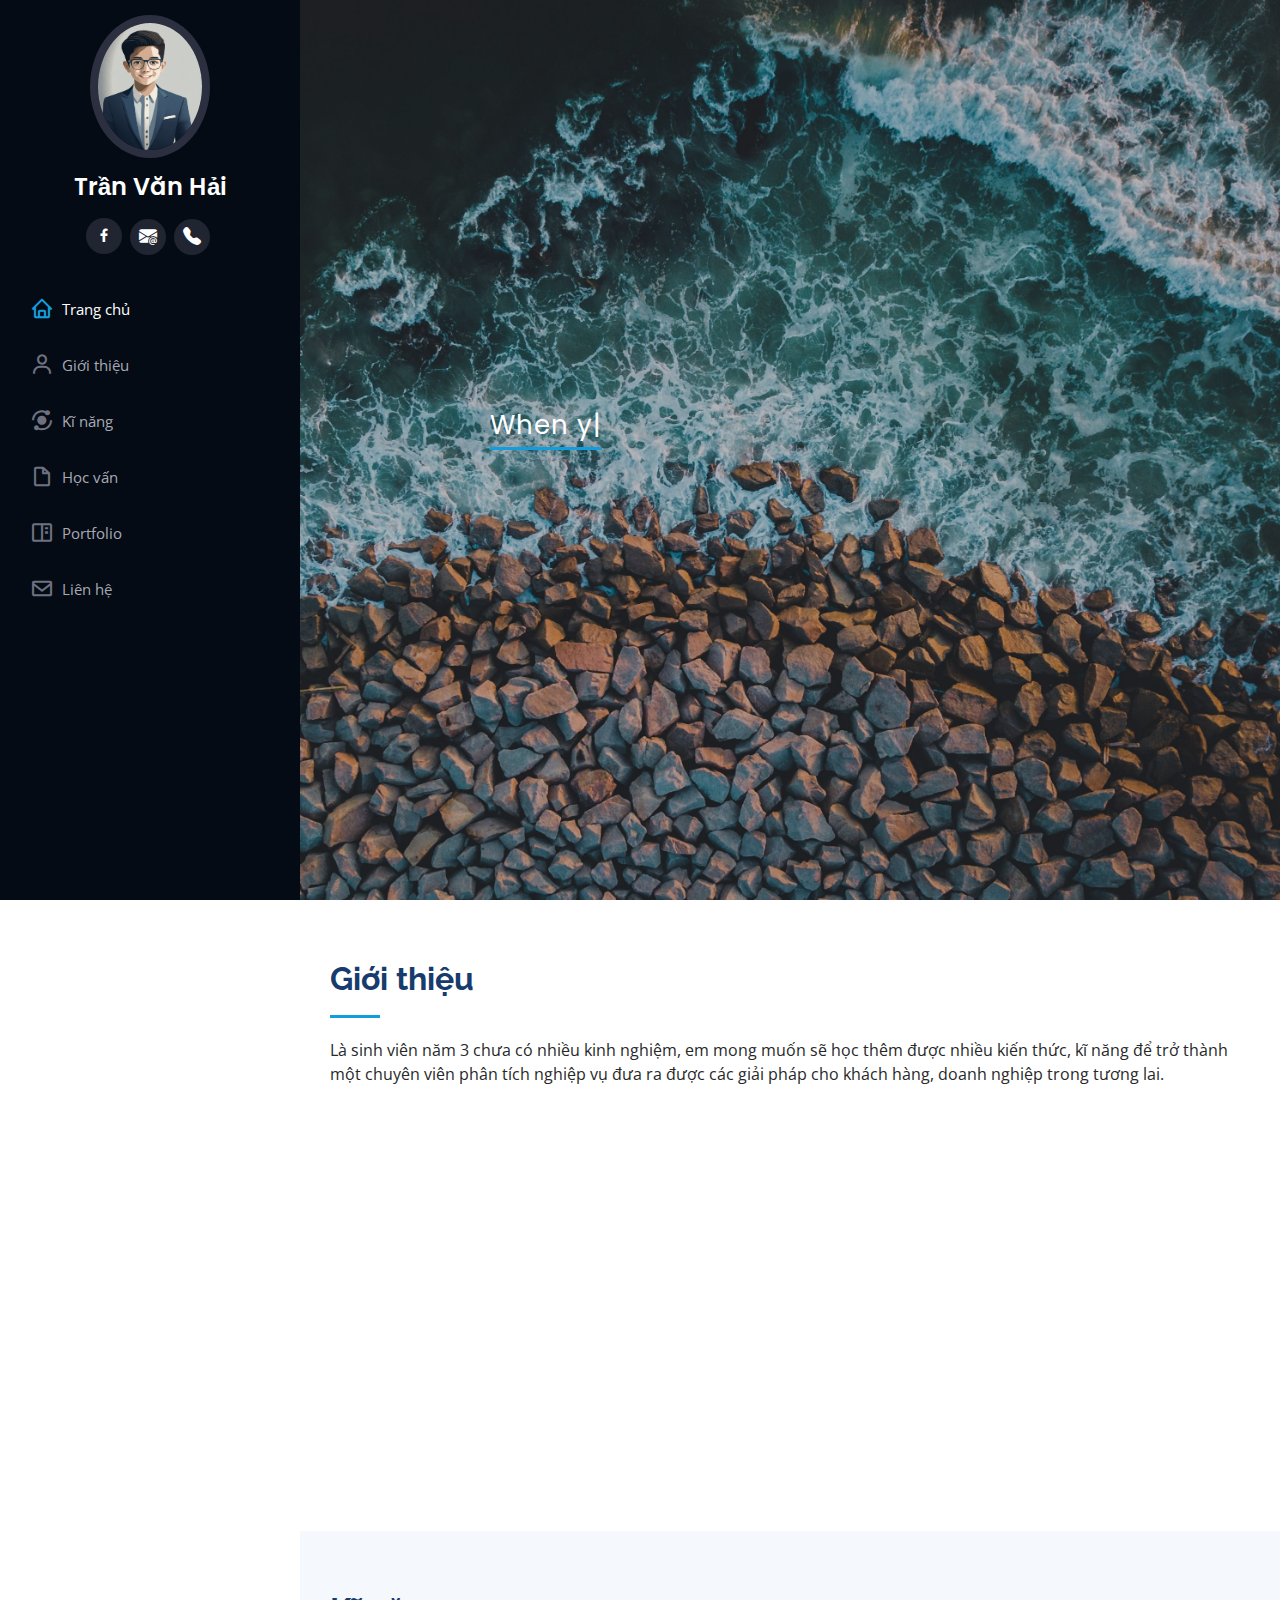
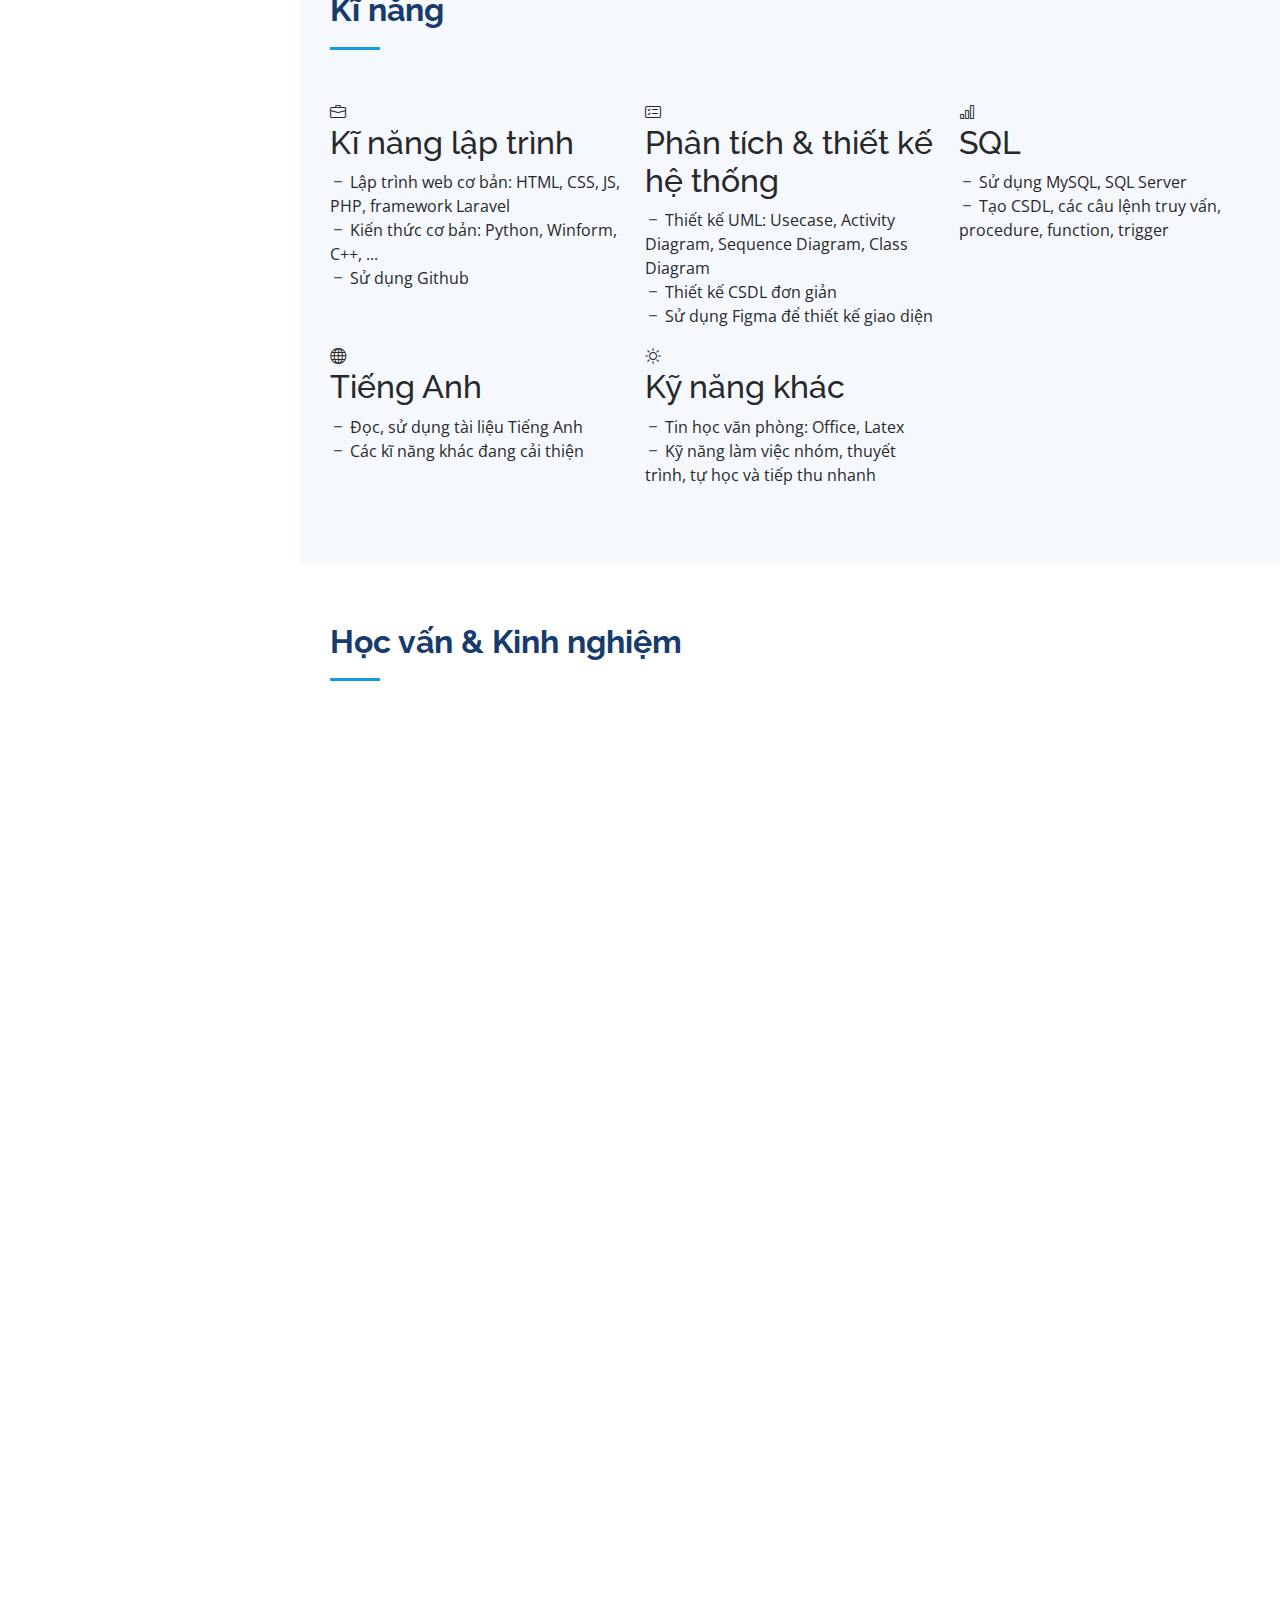
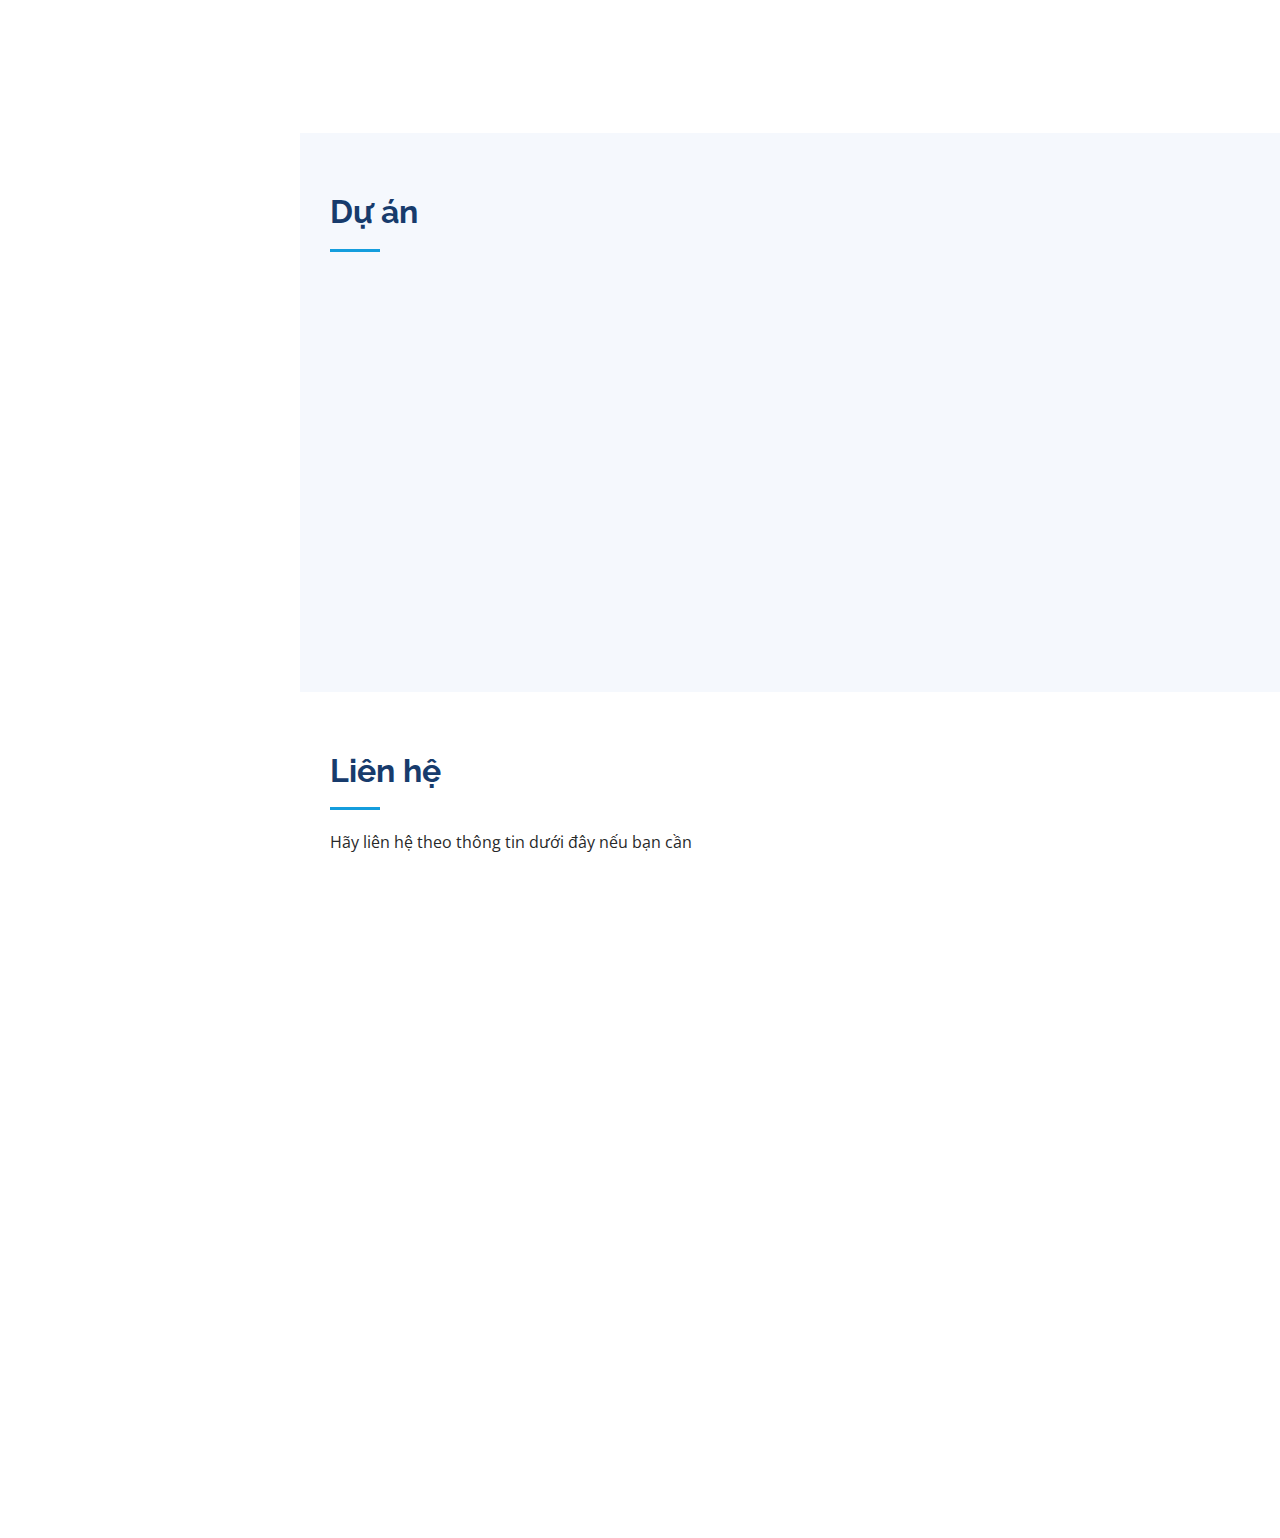
==== commit 858db8bc: "update" ====
--- a/index.html
+++ b/index.html
@@ -82,7 +82,7 @@
 
         <div class="section-title">
           <h2>Giới thiệu</h2>
-          <p>Là sinh viên năm 3 chưa có kinh nghiệm, em mong muốn sẽ học thêm được nhiều kiến thức, kĩ năng để trở thành một
+          <p>Là sinh viên năm 3 chưa có nhiều kinh nghiệm, em mong muốn sẽ học thêm được nhiều kiến thức, kĩ năng để trở thành một
         chuyên viên phân tích nghiệp vụ đưa ra được các giải pháp cho khách hàng, doanh nghiệp trong tương lai.</p>
         </div>
 
